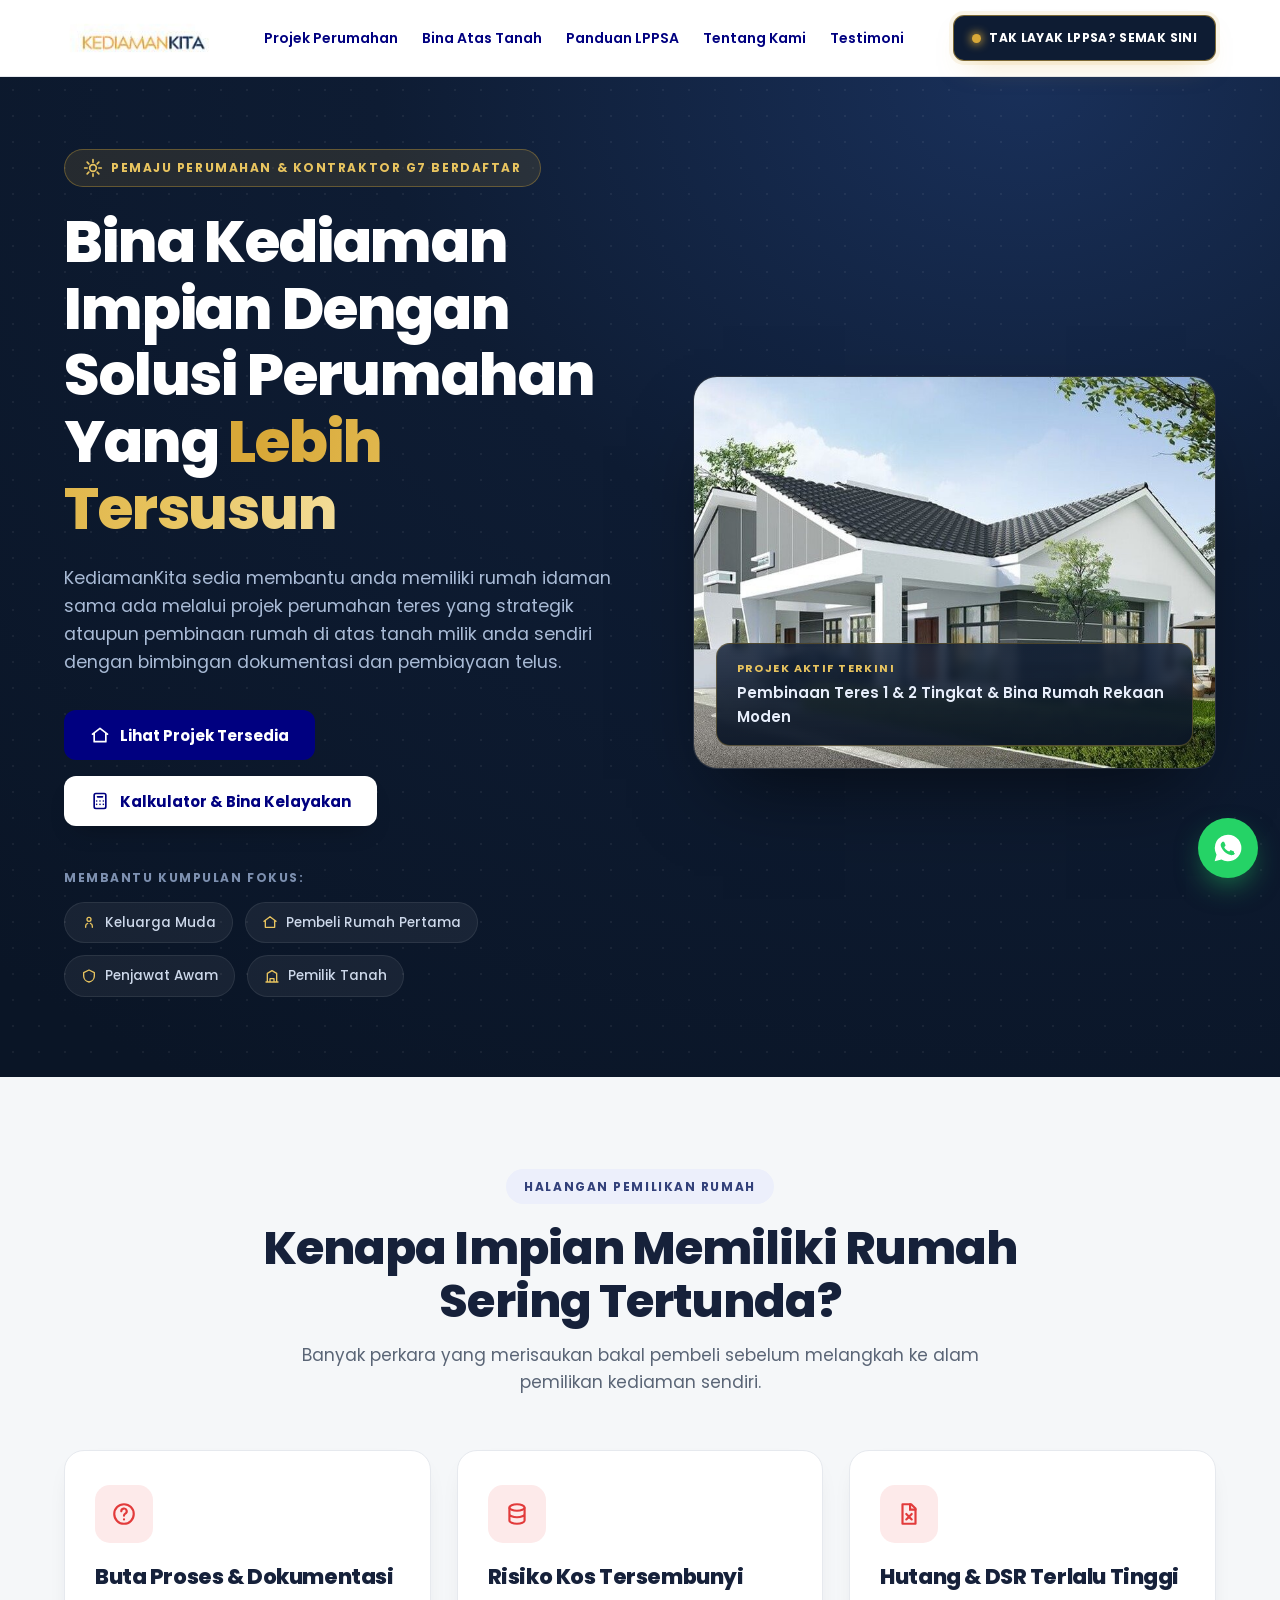
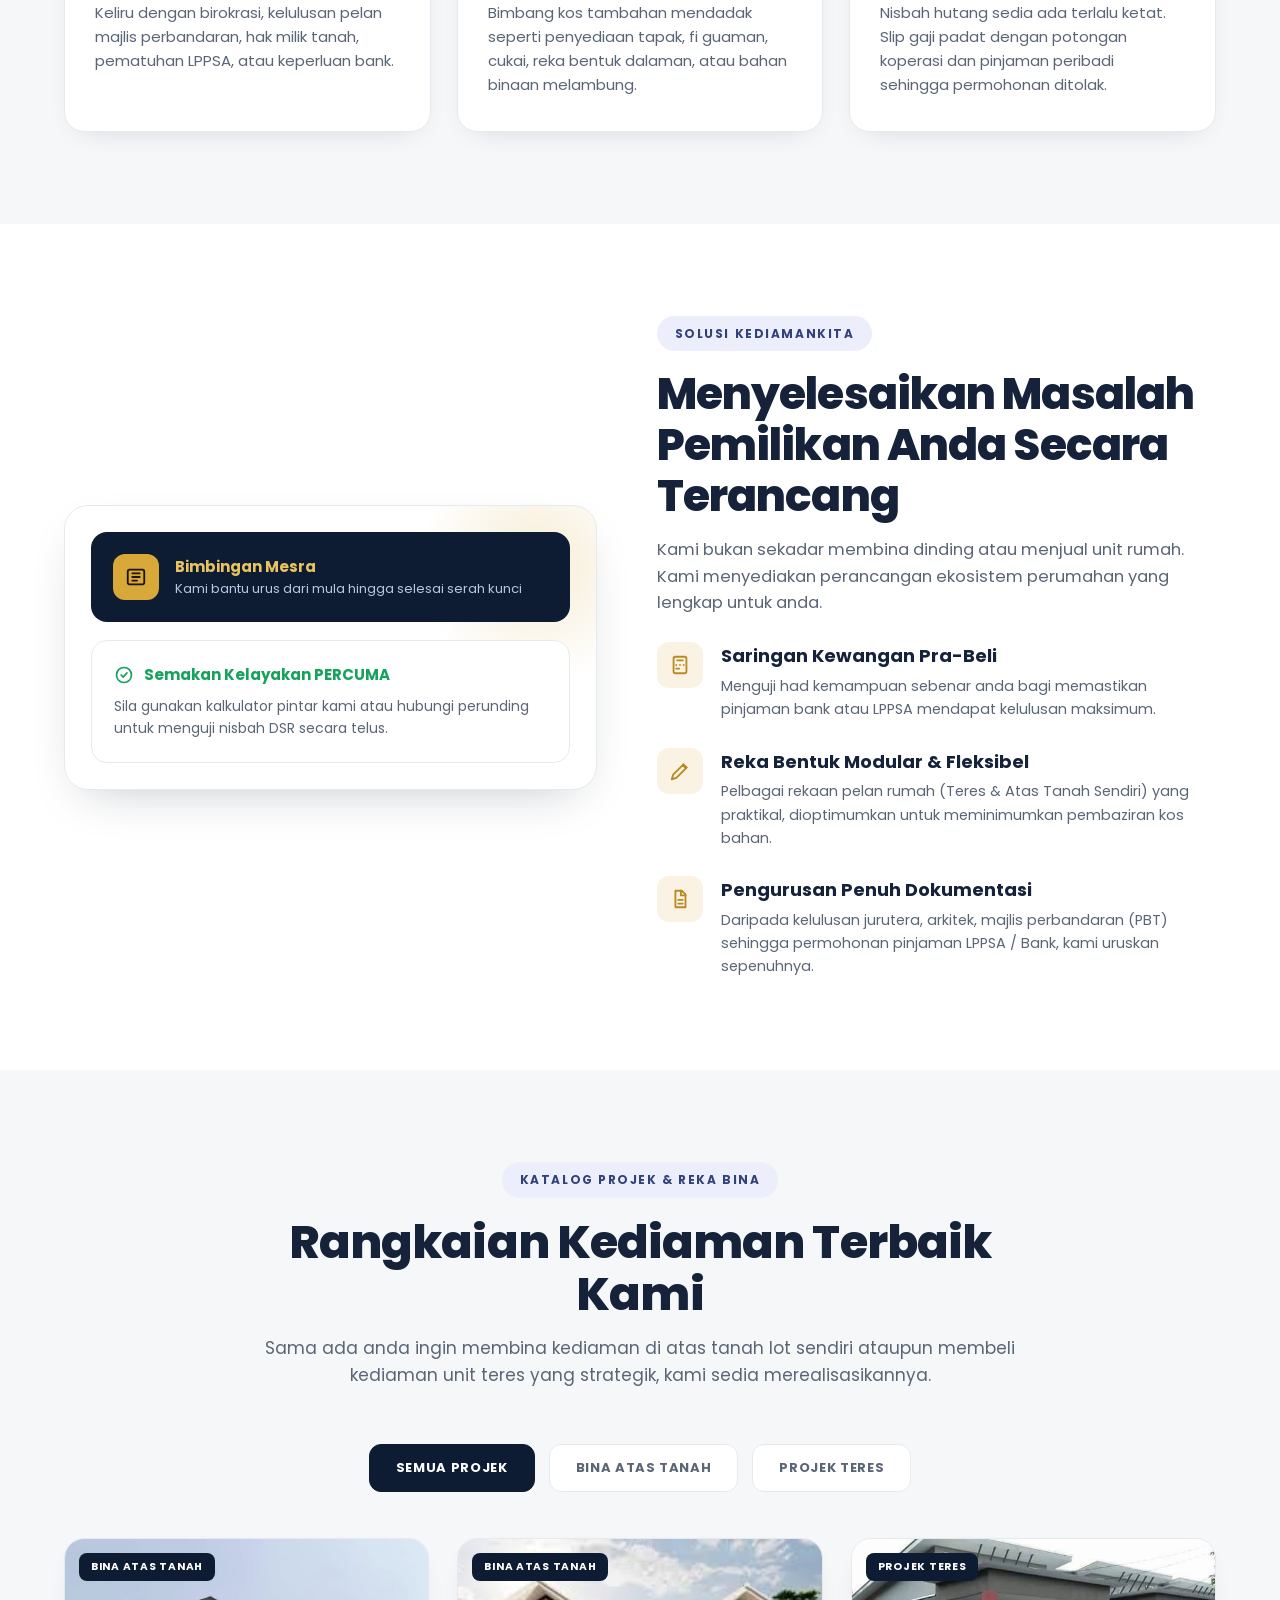
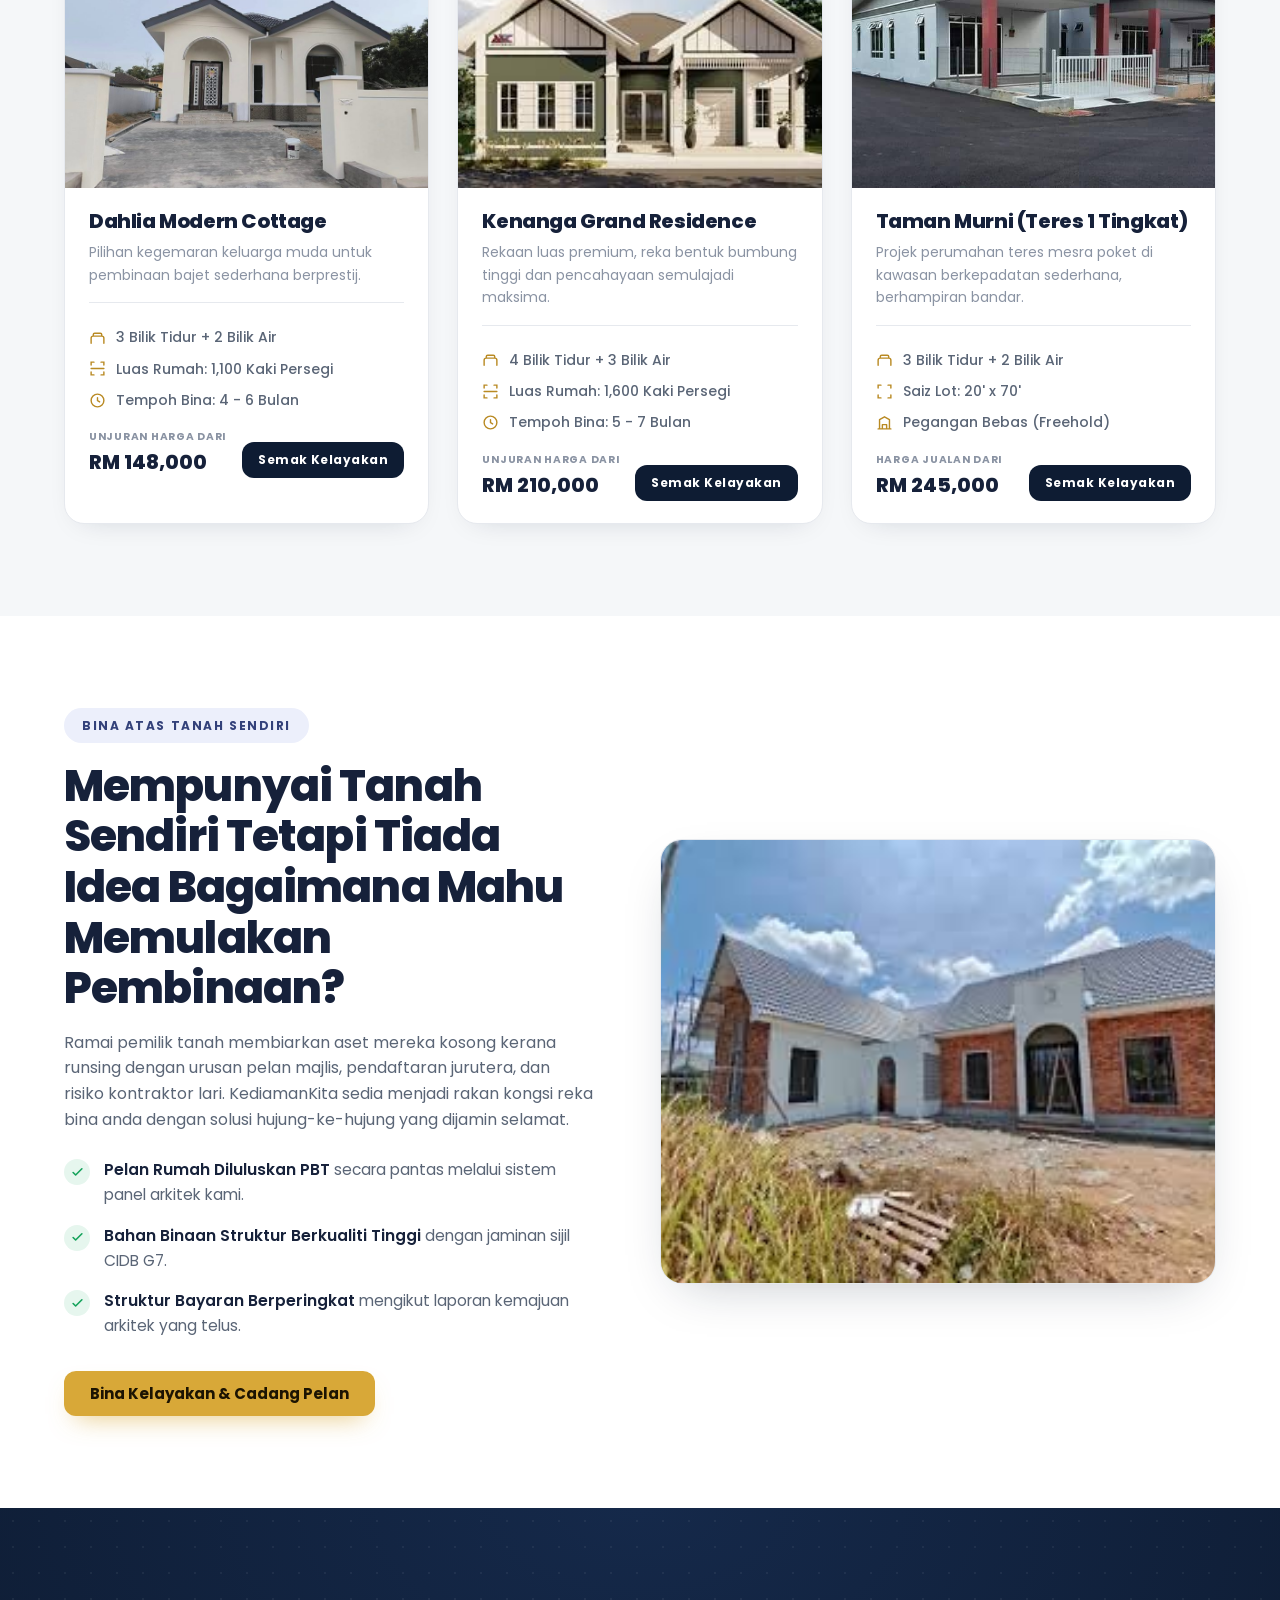
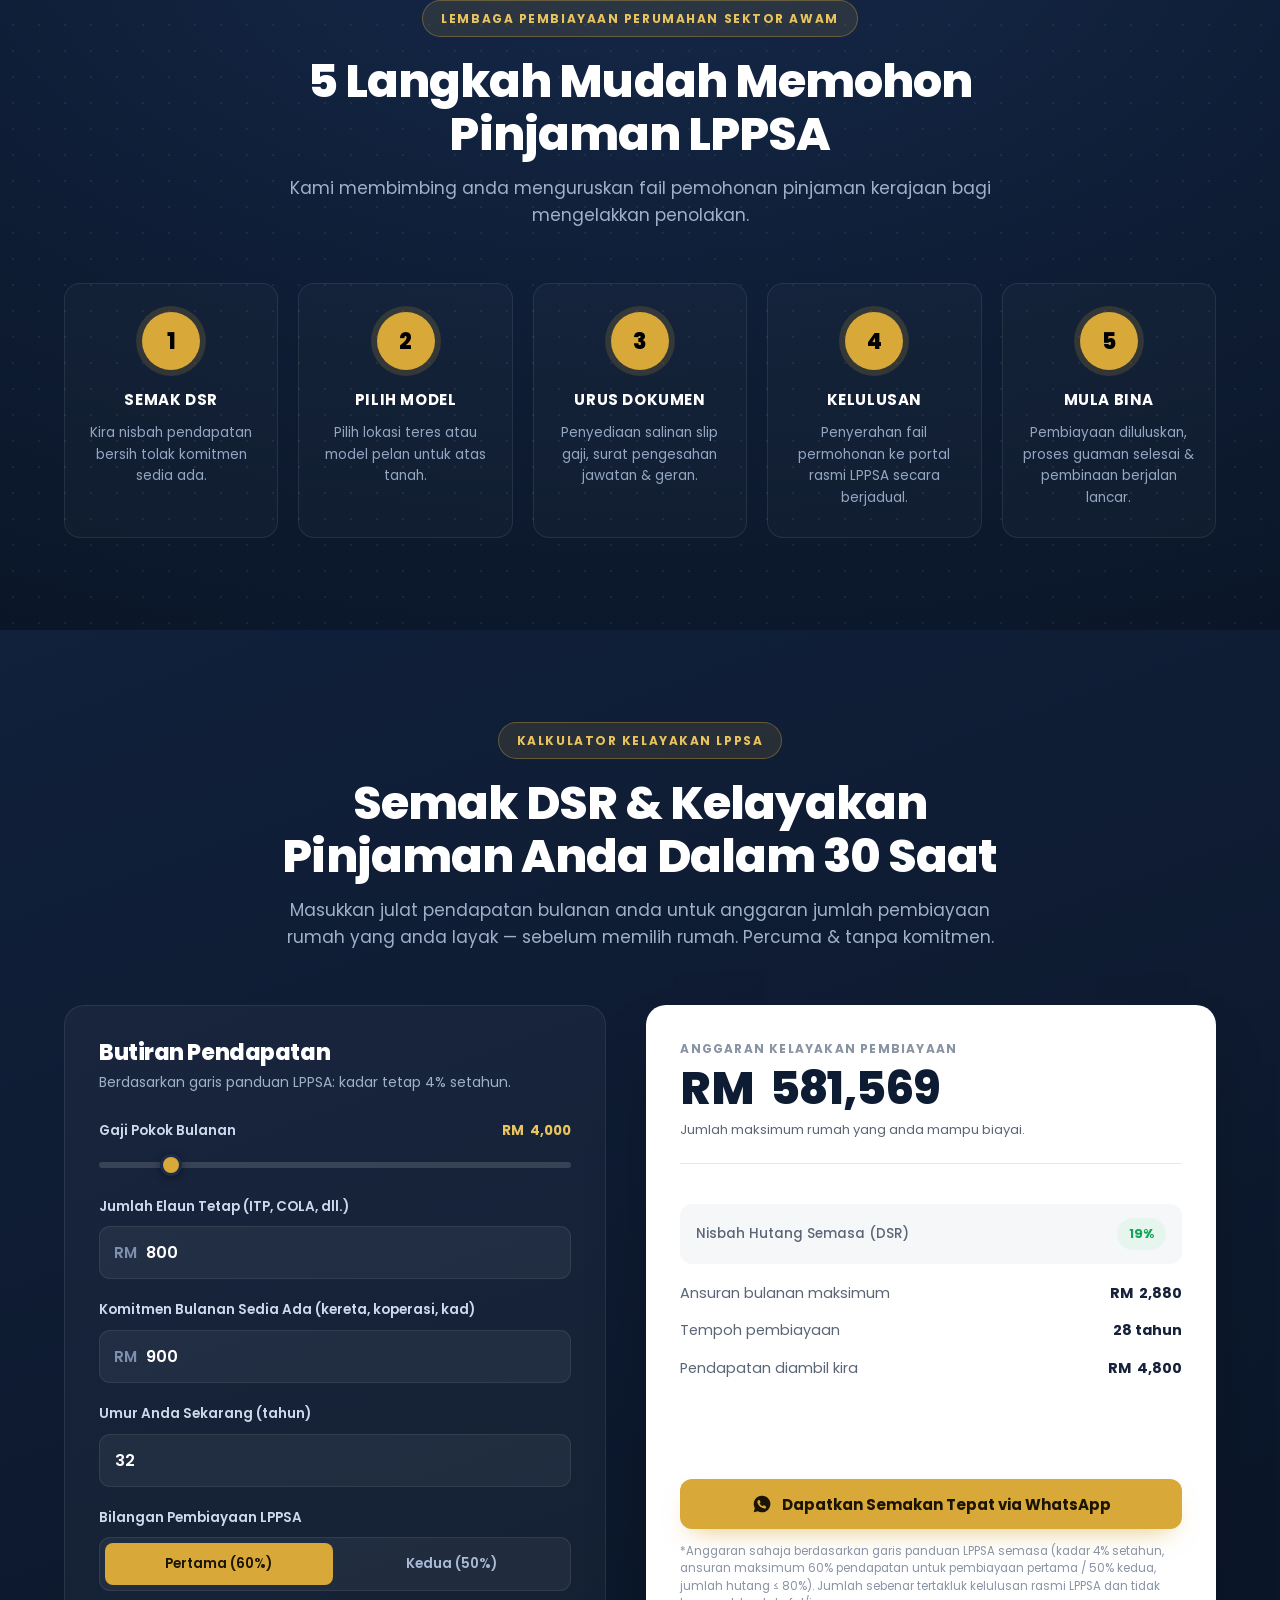
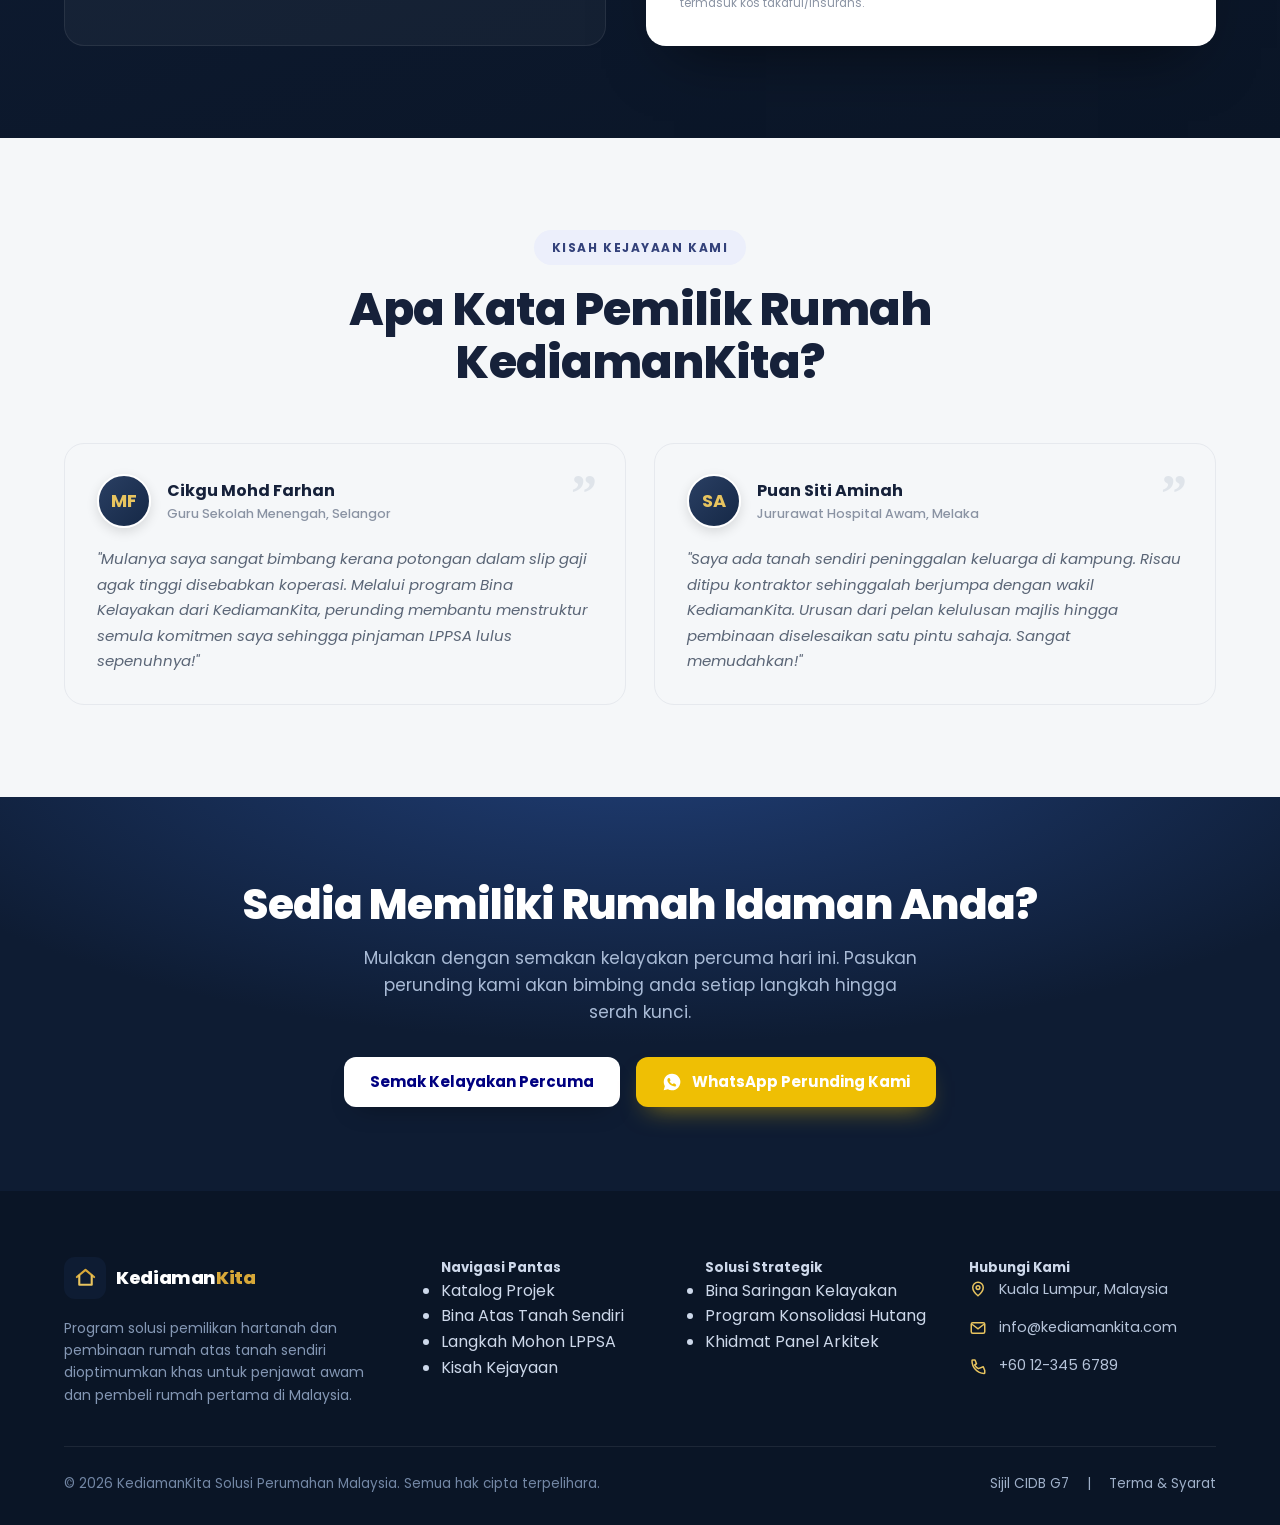
==== index.html @ 29b6762f "Add files via upload" ====
<!DOCTYPE html>
<html lang="ms">
<head>
<meta charset="UTF-8">
<meta name="viewport" content="width=device-width, initial-scale=1.0">
<title>KediamanKita — Platform Pemilikan Rumah & Solusi LPPSA</title>
<meta name="description" content="KediamanKita membantu penjawat awam & pembeli rumah pertama memiliki rumah idaman melalui projek perumahan teres dan pembinaan atas tanah sendiri dengan pembiayaan LPPSA.">
<link rel="preconnect" href="https://fonts.googleapis.com">
<link rel="preconnect" href="https://fonts.gstatic.com" crossorigin>
<link href="https://fonts.googleapis.com/css2?family=Poppins:wght@300;400;500;600;700;800&display=swap" rel="stylesheet">
<style>
  :root{
    --navy:#0e1c33;
    --navy-deep:#0a1526;
    --navy-card:#16273f;
    --navy-card-2:#1b2e49;
    --navy-line:rgba(255,255,255,.08);
    --gold:#d8a838;
    --gold-2:#e8c45f;
    --gold-deep:#b98a23;
    --ink:#16213a;
    --ink-soft:#5a6576;
    --ink-faint:#8a93a3;
    --bg:#f5f7f9;
    --bg-2:#eef1f4;
    --white:#fff;
    --line:#e6e9ee;
    --red:#e23b3b;
    --red-bg:#fdeaea;
    --green:#15a35b;
    --green-bg:#e6f6ee;
    --lav:#eceffb;
    --r:14px;
    --r-lg:20px;
    --shadow:0 18px 50px -22px rgba(13,27,52,.28);
    --shadow-soft:0 10px 30px -18px rgba(13,27,52,.22);
  }
  *{margin:0;padding:0;box-sizing:border-box}
  html{scroll-behavior:smooth;scroll-padding-top:96px}
  body{font-family:'Poppins',sans-serif;color:var(--ink);background:var(--white);line-height:1.6;-webkit-font-smoothing:antialiased;overflow-x:hidden}
  a{text-decoration:none;color:inherit}
  img,svg{display:block;max-width:100%}
  h1,h2,h3{line-height:1.15;font-weight:800;letter-spacing:-.02em;color:var(--ink)}
  section{position:relative}
  .wrap{max-width:1200px;margin:0 auto;padding:0 24px}
  .eyebrow{display:inline-flex;align-items:center;gap:8px;font-size:12px;font-weight:700;letter-spacing:.13em;text-transform:uppercase;padding:8px 18px;border-radius:999px}
  .eyebrow.light{background:var(--lav);color:#33417a}
  .eyebrow.dark{background:rgba(216,168,56,.12);color:var(--gold-2);border:1px solid rgba(216,168,56,.35)}
  .sec-head{text-align:center;max-width:760px;margin:0 auto 54px}
  .sec-head h2{font-size:clamp(28px,4.2vw,46px);margin:18px 0 14px}
  .sec-head p{color:var(--ink-soft);font-size:17px}
  .dark .sec-head h2{color:#fff}
  .dark .sec-head p{color:#9fb0c9}
  .btn{display:inline-flex;align-items:center;justify-content:center;gap:10px;font-family:inherit;font-weight:700;font-size:15px;border:none;border-radius:12px;padding:15px 26px;cursor:pointer;transition:transform .18s ease,box-shadow .18s ease,background .18s ease;line-height:1}
  .btn:active{transform:scale(.98)}
  .btn-gold{background:var(--gold);color:#1c1402;box-shadow:0 12px 26px -12px rgba(216,168,56,.7)}
  .btn-gold:hover{background:var(--gold-2);box-shadow:0 16px 32px -12px rgba(216,168,56,.8)}
  .btn-dark{background:var(--navy);color:#fff}
  .btn-dark:hover{background:var(--navy-card-2)}
  .btn-ghost{background:#fff;color:var(--ink);border:1.5px solid var(--line)}
  .btn-ghost:hover{border-color:var(--gold);color:var(--gold-deep)}
  .btn-navy{background:#000080;color:#fff}
  .btn-navy:hover{background:#00006a}
  .btn-white{background:#fff;color:#000080;box-shadow:0 12px 26px -14px rgba(0,0,0,.4)}
  .btn-white:hover{background:#f1f3ff}
  .btn-wa{background:#EFBF04;color:#fff;box-shadow:0 12px 26px -12px rgba(239,191,4,.6)}
  .btn-wa:hover{background:#e0b300}
  .icon{width:20px;height:20px;flex:none}

  /* ===== HEADER ===== */
  header{position:sticky;top:0;z-index:60;background:#fff;border-bottom:1px solid var(--line)}
  .nav{display:flex;align-items:center;gap:18px;height:76px;flex-wrap:nowrap}
  .brand{display:flex;align-items:center;gap:10px;flex:none}
  .brand-mark{width:42px;height:42px;border-radius:11px;background:var(--navy);display:grid;place-items:center;flex:none}
  .brand-mark svg{width:23px;height:23px}
  .brand-name{font-weight:800;font-size:18px;letter-spacing:-.02em;line-height:1;white-space:nowrap}
  .brand-name .k{color:var(--gold)}
  .brand-tag{font-size:9px;font-weight:600;letter-spacing:.1em;color:var(--ink-faint);text-transform:uppercase;margin-top:3px;white-space:nowrap}
  nav.links{display:flex;gap:24px;flex:1;justify-content:center;flex-wrap:nowrap}
  nav.links a{font-size:14px;font-weight:600;color:#000080;transition:color .15s;white-space:nowrap}
  nav.links a:hover{color:var(--gold-deep)}
  .brand-logo{height:40px;width:auto;display:block}
  .nav-cta{display:inline-flex;align-items:center;gap:8px;flex:none;white-space:nowrap;background:var(--navy);color:#fff;font-weight:700;font-size:12px;letter-spacing:.03em;text-transform:uppercase;padding:12px 18px;border-radius:11px;border:1.5px solid rgba(216,168,56,.55);box-shadow:0 0 0 4px rgba(216,168,56,.10),0 14px 30px -16px rgba(216,168,56,.5);transition:transform .18s,box-shadow .18s}
  .nav-cta:hover{transform:translateY(-1px);box-shadow:0 0 0 5px rgba(216,168,56,.16),0 18px 34px -16px rgba(216,168,56,.6)}
  .nav-cta .dot{width:9px;height:9px;border-radius:50%;background:var(--gold);box-shadow:0 0 10px 1px var(--gold)}
  .burger{display:none;margin-left:auto;background:none;border:none;cursor:pointer;padding:8px}
  .burger span{display:block;width:26px;height:2.5px;background:var(--ink);margin:5px 0;border-radius:2px;transition:.25s}
  .mobile-menu{display:none;position:fixed;inset:76px 0 0;background:var(--navy);z-index:55;padding:30px 24px;flex-direction:column;gap:6px}
  .mobile-menu a{color:#dbe4f1;font-size:18px;font-weight:600;padding:14px 6px;border-bottom:1px solid var(--navy-line)}
  .mobile-menu .nav-cta{margin-top:18px;justify-content:center}
  body.menu-open .mobile-menu{display:flex}
  body.menu-open{overflow:hidden}

  /* ===== HERO ===== */
  .hero{background:radial-gradient(120% 120% at 80% 0%,#19305a 0%,var(--navy) 42%,var(--navy-deep) 100%);color:#fff;position:relative;overflow:hidden}
  .dots{position:absolute;inset:0;background-image:radial-gradient(rgba(255,255,255,.07) 1.3px,transparent 1.3px);background-size:26px 26px;opacity:.8;pointer-events:none}
  .hero .wrap{position:relative;display:grid;grid-template-columns:1.05fr .95fr;gap:50px;align-items:center;padding-top:72px;padding-bottom:80px}
  .hero h1{font-size:clamp(34px,5vw,58px);color:#fff;margin:22px 0}
  .hero h1 .grad{background:linear-gradient(100deg,var(--gold) 10%,var(--gold-2) 60%,#f3dd9a 100%);-webkit-background-clip:text;background-clip:text;-webkit-text-fill-color:transparent}
  .hero p.lead{color:#a9bbd6;font-size:17.5px;max-width:560px;margin-bottom:34px}
  .hero-cta{display:flex;flex-wrap:wrap;gap:16px;margin-bottom:42px}
  .focus-label{font-size:12px;font-weight:700;letter-spacing:.13em;color:#7d90b0;text-transform:uppercase;margin-bottom:14px}
  .chips{display:flex;flex-wrap:wrap;gap:12px}
  .chip{display:inline-flex;align-items:center;gap:8px;background:rgba(255,255,255,.06);border:1px solid var(--navy-line);color:#cdd8ea;font-size:13.5px;font-weight:500;padding:9px 16px;border-radius:999px}
  .chip svg{width:16px;height:16px;color:var(--gold-2)}
  .hero-visual{position:relative}
  .hero-card{position:relative;border-radius:24px;overflow:hidden;border:1px solid rgba(255,255,255,.12);box-shadow:0 40px 80px -30px rgba(0,0,0,.6);background:#0c1626}
  .ph{position:relative;display:grid;place-items:center;background:
      radial-gradient(100% 80% at 70% 10%,#274877 0%,#152949 55%,#0d1c34 100%);
      color:#9fb6da}
  .ph .house{width:46%;max-width:230px;opacity:.92}
  .ph .ph-tag{position:absolute;top:14px;left:14px;background:rgba(8,16,30,.7);border:1px solid rgba(255,255,255,.14);color:#cdd9ec;font-size:11px;font-weight:600;letter-spacing:.06em;padding:6px 12px;border-radius:8px;text-transform:uppercase}
  .hero-overlay{position:absolute;left:22px;right:22px;bottom:22px;background:linear-gradient(180deg,rgba(14,28,51,.82),rgba(10,21,38,.94));border:1px solid rgba(216,168,56,.3);border-radius:14px;padding:16px 20px;backdrop-filter:blur(4px)}
  .hero-overlay .t{color:var(--gold-2);font-size:11px;font-weight:700;letter-spacing:.13em;text-transform:uppercase}
  .hero-overlay .d{color:#e7eefb;font-size:15px;font-weight:600;margin-top:4px}

  /* ===== PROBLEM ===== */
  .sec-pad{padding:92px 0}
  .bg-soft{background:var(--bg)}
  .cards-3{display:grid;grid-template-columns:repeat(3,1fr);gap:26px}
  .pcard{background:#fff;border:1px solid var(--line);border-radius:var(--r-lg);padding:34px 30px;box-shadow:var(--shadow-soft)}
  .pcard .pic{width:58px;height:58px;border-radius:15px;display:grid;place-items:center;margin-bottom:22px}
  .pic.red{background:var(--red-bg);color:var(--red)}
  .pcard h3{font-size:21px;margin-bottom:12px}
  .pcard p{color:var(--ink-soft);font-size:15px}

  /* ===== SOLUTION ===== */
  .split{display:grid;grid-template-columns:1fr 1.05fr;gap:60px;align-items:center}
  .sol-visual{position:relative;background:#fff;border:1px solid var(--line);border-radius:24px;padding:26px;box-shadow:var(--shadow);overflow:hidden}
  .sol-visual:before{content:"";position:absolute;width:240px;height:240px;border-radius:50%;background:radial-gradient(circle,rgba(216,168,56,.22),transparent 70%);top:-60px;right:-60px}
  .sol-dark{position:relative;background:var(--navy);border-radius:16px;padding:22px;display:flex;align-items:center;gap:16px;margin-bottom:18px}
  .sol-dark .ic{width:46px;height:46px;border-radius:12px;background:var(--gold);display:grid;place-items:center;flex:none;color:#1c1402}
  .sol-dark .tt{color:var(--gold-2);font-weight:700;font-size:15px}
  .sol-dark .ds{color:#b9c6dc;font-size:13px}
  .sol-light{position:relative;background:#fff;border:1px solid var(--line);border-radius:16px;padding:22px}
  .sol-light .row{display:flex;align-items:center;gap:10px;color:var(--green);font-weight:700;font-size:15px;margin-bottom:8px}
  .sol-light p{color:var(--ink-soft);font-size:14px}
  .feat{display:flex;gap:18px;margin-top:26px}
  .feat .fic{width:46px;height:46px;border-radius:12px;background:rgba(216,168,56,.14);color:var(--gold-deep);display:grid;place-items:center;flex:none}
  .feat h4{font-size:18px;font-weight:700;margin-bottom:4px}
  .feat p{color:var(--ink-soft);font-size:14.5px}

  /* ===== PROJECTS ===== */
  .filterbar{display:flex;justify-content:center;gap:14px;flex-wrap:wrap;margin-bottom:46px}
  .filt{font-family:inherit;font-weight:700;font-size:13px;letter-spacing:.05em;text-transform:uppercase;padding:13px 26px;border-radius:12px;border:1.5px solid var(--line);background:#fff;color:var(--ink-soft);cursor:pointer;transition:.18s}
  .filt.active{background:var(--navy);color:#fff;border-color:var(--navy)}
  .proj-grid{display:grid;grid-template-columns:repeat(3,1fr);gap:28px}
  .proj{background:#fff;border:1px solid var(--line);border-radius:var(--r-lg);overflow:hidden;box-shadow:var(--shadow-soft);transition:transform .2s,box-shadow .2s}
  .proj:hover{transform:translateY(-5px);box-shadow:var(--shadow)}
  .proj .img{position:relative;aspect-ratio:16/11;overflow:hidden}
  .proj .img img{position:absolute;inset:0;width:100%;height:100%;object-fit:cover}
  .badge{position:absolute;top:14px;left:14px;z-index:2;background:var(--navy);color:#fff;font-size:10.5px;font-weight:700;letter-spacing:.07em;text-transform:uppercase;padding:6px 12px;border-radius:8px}
  .proj .body{padding:22px 24px}
  .proj h3{font-size:20px;margin-bottom:8px}
  .proj .desc{color:var(--ink-faint);font-size:14px;margin-bottom:16px}
  .specs{border-top:1px solid var(--line);padding-top:14px;margin-bottom:18px}
  .spec{display:flex;align-items:center;gap:10px;color:var(--ink-soft);font-size:14px;margin:9px 0;font-weight:500}
  .spec svg{width:17px;height:17px;color:var(--gold-deep);flex:none}
  .proj .foot{display:flex;align-items:flex-end;justify-content:space-between;gap:12px}
  .price-lbl{font-size:10.5px;font-weight:700;letter-spacing:.07em;text-transform:uppercase;color:var(--ink-faint)}
  .price{font-size:20px;font-weight:800;color:var(--ink)}
  .proj .foot .btn{padding:12px 16px;font-size:12px;letter-spacing:.04em}

  /* ===== BINA ATAS TANAH ===== */
  .bat .split{gap:66px}
  .ticks{margin:26px 0 32px}
  .tick{display:flex;gap:14px;align-items:flex-start;margin:16px 0}
  .tick .c{width:26px;height:26px;border-radius:50%;background:var(--green-bg);color:var(--green);display:grid;place-items:center;flex:none;margin-top:1px}
  .tick .c svg{width:15px;height:15px}
  .tick p{color:var(--ink-soft);font-size:15.5px}
  .tick b{color:var(--ink);font-weight:600}
  .bat-img{border-radius:22px;overflow:hidden;border:1px solid var(--line);box-shadow:var(--shadow);aspect-ratio:5/4}
  .bat-img img{width:100%;height:100%;object-fit:cover;display:block}
  .hero-card img.hero-photo{display:block;width:100%;aspect-ratio:4/3;object-fit:cover}

  /* ===== PROCESS (dark) ===== */
  .steps{display:grid;grid-template-columns:repeat(5,1fr);gap:20px}
  .step{background:rgba(255,255,255,.025);border:1px solid var(--navy-line);border-radius:16px;padding:28px 20px;text-align:center}
  .step .num{width:58px;height:58px;border-radius:50%;display:grid;place-items:center;font-weight:800;font-size:22px;margin:0 auto 18px;background:var(--gold);color:#000;box-shadow:0 0 0 6px rgba(216,168,56,.16)}
  .step.first .num{background:var(--gold);color:#000;box-shadow:0 0 0 6px rgba(216,168,56,.16)}
  .step h4{color:#fff;font-size:15px;font-weight:700;letter-spacing:.04em;text-transform:uppercase;margin-bottom:10px}
  .step p{color:#94a6c2;font-size:13.5px}

  /* ===== CALCULATOR ===== */
  .calc-sec{background:linear-gradient(160deg,#11203b,var(--navy-deep));color:#fff}
  .calc-grid{display:grid;grid-template-columns:1fr 1.05fr;gap:40px;align-items:stretch}
  .calc-panel{background:rgba(255,255,255,.04);border:1px solid var(--navy-line);border-radius:var(--r-lg);padding:34px}
  .calc-panel h3{color:#fff;font-size:22px;margin-bottom:6px}
  .calc-panel .sub{color:#9fb0c9;font-size:14px;margin-bottom:26px}
  .field{margin-bottom:20px}
  .field label{display:flex;justify-content:space-between;align-items:center;font-size:13.5px;font-weight:600;color:#cdd9ec;margin-bottom:9px}
  .field .val{color:var(--gold-2);font-weight:700}
  .field input[type=number]{width:100%;font-family:inherit;font-size:16px;font-weight:600;color:#fff;background:rgba(255,255,255,.05);border:1px solid var(--navy-line);border-radius:11px;padding:13px 15px;transition:border .15s}
  .field input[type=number]:focus{outline:none;border-color:var(--gold);box-shadow:0 0 0 3px rgba(216,168,56,.16)}
  .field .pre{position:relative}
  .field .pre span{position:absolute;left:15px;top:50%;transform:translateY(-50%);color:#7d90b0;font-weight:600;font-size:15px;pointer-events:none}
  .field .pre input{padding-left:46px}
  input[type=range]{-webkit-appearance:none;width:100%;height:6px;border-radius:6px;background:rgba(255,255,255,.14);outline:none;margin-top:4px}
  input[type=range]::-webkit-slider-thumb{-webkit-appearance:none;width:22px;height:22px;border-radius:50%;background:var(--gold);cursor:pointer;border:3px solid #1a2c49;box-shadow:0 2px 8px rgba(0,0,0,.4)}
  input[type=range]::-moz-range-thumb{width:22px;height:22px;border-radius:50%;background:var(--gold);cursor:pointer;border:3px solid #1a2c49}
  .seg{display:flex;background:rgba(255,255,255,.05);border:1px solid var(--navy-line);border-radius:11px;padding:5px;gap:5px}
  .seg button{flex:1;font-family:inherit;font-weight:600;font-size:13.5px;color:#a9bbd6;background:none;border:none;padding:11px;border-radius:8px;cursor:pointer;transition:.15s}
  .seg button.on{background:var(--gold);color:#1c1402}
  /* result */
  .calc-result{background:#fff;color:var(--ink);border-radius:var(--r-lg);padding:34px;display:flex;flex-direction:column;box-shadow:0 30px 60px -28px rgba(0,0,0,.55)}
  .res-top{border-bottom:1px solid var(--line);padding-bottom:22px;margin-bottom:22px}
  .res-top .lbl{font-size:12px;font-weight:700;letter-spacing:.1em;text-transform:uppercase;color:var(--ink-faint)}
  .res-big{font-size:clamp(34px,5vw,46px);font-weight:800;letter-spacing:-.02em;color:var(--navy);margin-top:6px;line-height:1.05}
  .res-note{font-size:13px;color:var(--ink-soft);margin-top:8px}
  .res-rows{display:grid;gap:14px;margin-bottom:8px}
  .res-row{display:flex;justify-content:space-between;align-items:center;font-size:14.5px}
  .res-row .k{color:var(--ink-soft)}
  .res-row .v{font-weight:700;color:var(--ink)}
  .dsr{display:flex;align-items:center;justify-content:space-between;background:var(--bg);border-radius:12px;padding:14px 16px;margin:18px 0}
  .dsr .left{font-size:13.5px;color:var(--ink-soft);font-weight:500}
  .dsr .pill{font-size:12.5px;font-weight:700;padding:6px 12px;border-radius:999px}
  .pill.good{background:var(--green-bg);color:var(--green)}
  .pill.mid{background:#fff3df;color:#b07908}
  .pill.bad{background:var(--red-bg);color:var(--red)}
  .alert{display:none;background:var(--red-bg);border:1px solid #f6c9c9;border-radius:12px;padding:16px 18px;margin-bottom:18px}
  .alert.show{display:block}
  .alert b{color:var(--red);display:block;margin-bottom:4px;font-size:14.5px}
  .alert p{color:#9a4444;font-size:13.5px}
  .alert .btn{margin-top:12px;background:var(--navy);color:#fff;font-size:13px;padding:11px 18px}
  .res-foot{margin-top:auto;padding-top:22px}
  .res-foot .btn{width:100%}
  .disclaimer{font-size:11.5px;color:var(--ink-faint);margin-top:14px;line-height:1.5}

  /* ===== TESTIMONIALS ===== */
  .tcards{display:grid;grid-template-columns:1fr 1fr;gap:28px}
  .tcard{background:var(--bg);border:1px solid var(--line);border-radius:var(--r-lg);padding:30px 32px;position:relative}
  .tcard .q{position:absolute;top:24px;right:28px;font-size:52px;line-height:1;color:#dfe4ea;font-weight:800;font-family:Georgia,serif}
  .tcard .head{display:flex;align-items:center;gap:16px;margin-bottom:18px}
  .ava{width:54px;height:54px;border-radius:50%;background:linear-gradient(135deg,#2a3f63,#152846);color:var(--gold-2);display:grid;place-items:center;font-weight:700;font-size:18px;flex:none;border:2px solid #fff;box-shadow:0 4px 12px rgba(0,0,0,.12)}
  .tcard .nm{font-weight:700;font-size:16px;color:var(--ink)}
  .tcard .role{font-size:12.5px;color:var(--ink-faint);font-weight:500}
  .tcard .txt{color:var(--ink-soft);font-style:italic;font-size:15px;line-height:1.7}

  /* ===== FINAL CTA ===== */
  .cta{background:radial-gradient(120% 150% at 50% -20%,#21407a,var(--navy) 55%);color:#fff;text-align:center;padding:84px 0}
  .cta h2{color:#fff;font-size:clamp(28px,4vw,42px);margin-bottom:16px}
  .cta p{color:#a9bbd6;max-width:560px;margin:0 auto 30px;font-size:17px}
  .cta .row{display:flex;gap:16px;justify-content:center;flex-wrap:wrap}

  /* ===== FOOTER ===== */
  footer{background:var(--navy-deep);color:#cdd8ea;padding:66px 0 30px}
  .foot-grid{display:grid;grid-template-columns:1.5fr 1fr 1fr 1.1fr;gap:40px;padding-bottom:40px;border-bottom:1px solid var(--navy-line)}
  .foot-about p{color:#8497b4;font-size:14px;margin-top:18px;max-width:330px}
  .foot h5{color:var(--gold-2);font-size:13px;font-weight:700;letter-spacing:.1em;text-transform:uppercase;margin-bottom:20px}
  .foot ul{list-style:none}
  .foot ul li{margin-bottom:13px}
  .foot ul a{color:#b6c4da;font-size:14.5px;transition:color .15s}
  .foot ul a:hover{color:var(--gold-2)}
  .foot-contact .ci{display:flex;align-items:center;gap:12px;margin-bottom:15px;color:#b6c4da;font-size:14.5px}
  .foot-contact .ci svg{width:18px;height:18px;color:var(--gold-2);flex:none}
  .foot-bottom{display:flex;justify-content:space-between;align-items:center;padding-top:26px;flex-wrap:wrap;gap:12px}
  .foot-bottom .cr{color:#7387a5;font-size:13.5px}
  .foot-bottom .lk{display:flex;gap:18px;align-items:center;color:#9fb0c9;font-size:13.5px}
  .foot-bottom .lk a:hover{color:var(--gold-2)}

  /* ===== WHATSAPP FLOAT ===== */
  .wa{position:fixed;right:22px;bottom:22px;z-index:50;width:60px;height:60px;border-radius:50%;background:#25d366;display:grid;place-items:center;box-shadow:0 12px 30px -8px rgba(37,211,102,.6);transition:transform .2s}
  .wa:hover{transform:scale(1.07)}
  .wa svg{width:32px;height:32px;color:#fff}

  /* ===== REVEAL ===== */
  .rv{opacity:0;transform:translateY(24px);transition:opacity .7s ease,transform .7s ease}
  .rv.in{opacity:1;transform:none}

  /* ===== RESPONSIVE ===== */
  @media(max-width:980px){
    nav.links,.nav-cta:not(.mobile-menu .nav-cta){display:none}
    .burger{display:block}
    .hero .wrap,.split,.calc-grid{grid-template-columns:1fr;gap:40px}
    .cards-3,.proj-grid{grid-template-columns:1fr}
    .steps{grid-template-columns:1fr 1fr}
    .tcards,.foot-grid{grid-template-columns:1fr}
    .foot-grid{gap:30px}
  }
  @media(max-width:560px){
    .wrap{padding:0 18px}
    .sec-pad{padding:64px 0}
    .steps{grid-template-columns:1fr}
    .hero .wrap{padding-top:50px;padding-bottom:60px}
    .nav{height:72px}
    header{position:sticky}
    .mobile-menu{inset:72px 0 0}
    .proj .foot{flex-direction:column;align-items:flex-start}
  }
</style>
</head>
<body>

<!-- ============ HEADER ============ -->
<header>
  <div class="wrap nav">
    <a href="#utama" class="brand" aria-label="KediamanKita">
      <img class="brand-logo" src="[data-uri]" alt="KediamanKita">
    </a>
    <nav class="links">
      <a href="#projek">Projek Perumahan</a>
      <a href="#bina">Bina Atas Tanah</a>
      <a href="#langkah">Panduan LPPSA</a>
      <a href="#solusi">Tentang Kami</a>
      <a href="#testimoni">Testimoni</a>
    </nav>
    <a href="#kalkulator" class="nav-cta"><span class="dot"></span>Tak Layak LPPSA? Semak Sini</a>
    <button class="burger" id="burger" aria-label="Menu"><span></span><span></span><span></span></button>
  </div>
</header>

<div class="mobile-menu" id="mobileMenu">
  <a href="#projek">Projek Perumahan</a>
  <a href="#bina">Bina Atas Tanah</a>
  <a href="#langkah">Panduan LPPSA</a>
  <a href="#solusi">Tentang Kami</a>
  <a href="#testimoni">Testimoni</a>
  <a href="#kalkulator" class="nav-cta"><span class="dot"></span>Tak Layak LPPSA? Semak Sini</a>
</div>

<!-- ============ HERO ============ -->
<section class="hero" id="utama">
  <div class="dots"></div>
  <div class="wrap">
    <div>
      <span class="eyebrow dark"><svg class="icon" viewBox="0 0 24 24" fill="none"><circle cx="12" cy="12" r="4" stroke="#e8c45f" stroke-width="2"/><path d="M12 2v3M12 19v3M2 12h3M19 12h3M5 5l2 2M17 17l2 2M19 5l-2 2M7 17l-2 2" stroke="#e8c45f" stroke-width="2" stroke-linecap="round"/></svg>Pemaju Perumahan & Kontraktor G7 Berdaftar</span>
      <h1>Bina Kediaman Impian Dengan Solusi Perumahan Yang <span class="grad">Lebih Tersusun</span></h1>
      <p class="lead">KediamanKita sedia membantu anda memiliki rumah idaman sama ada melalui projek perumahan teres yang strategik ataupun pembinaan rumah di atas tanah milik anda sendiri dengan bimbingan dokumentasi dan pembiayaan telus.</p>
      <div class="hero-cta">
        <a href="#projek" class="btn btn-navy"><svg class="icon" viewBox="0 0 24 24" fill="none"><path d="M3 11 12 4l9 7M5 9.5V20h14V9.5" stroke="#fff" stroke-width="2" stroke-linecap="round" stroke-linejoin="round"/></svg>Lihat Projek Tersedia</a>
        <a href="#kalkulator" class="btn btn-white"><svg class="icon" viewBox="0 0 24 24" fill="none"><rect x="5" y="3" width="14" height="18" rx="2" stroke="#000080" stroke-width="2"/><path d="M9 7h6M8 12h.01M12 12h.01M16 12h.01M8 16h.01M12 16h.01M16 16h.01" stroke="#000080" stroke-width="2" stroke-linecap="round"/></svg>Kalkulator & Bina Kelayakan</a>
      </div>
      <p class="focus-label">Membantu Kumpulan Fokus:</p>
      <div class="chips">
        <span class="chip"><svg viewBox="0 0 24 24" fill="none"><path d="M17 20v-2a4 4 0 0 0-3-3.87M7 20v-2a4 4 0 0 1 3-3.87M12 11a3 3 0 1 0 0-6 3 3 0 0 0 0 6Z" stroke="currentColor" stroke-width="2" stroke-linecap="round"/></svg>Keluarga Muda</span>
        <span class="chip"><svg viewBox="0 0 24 24" fill="none"><path d="M3 11 12 4l9 7M5 9.5V20h14V9.5" stroke="currentColor" stroke-width="2" stroke-linecap="round" stroke-linejoin="round"/></svg>Pembeli Rumah Pertama</span>
        <span class="chip"><svg viewBox="0 0 24 24" fill="none"><path d="M12 3 4 7v5c0 4.4 3.4 8.3 8 9 4.6-.7 8-4.6 8-9V7l-8-4Z" stroke="currentColor" stroke-width="2" stroke-linejoin="round"/></svg>Penjawat Awam</span>
        <span class="chip"><svg viewBox="0 0 24 24" fill="none"><path d="M3 21h18M5 21V8l7-4 7 4v13M9 21v-5h6v5" stroke="currentColor" stroke-width="2" stroke-linecap="round" stroke-linejoin="round"/></svg>Pemilik Tanah</span>
      </div>
    </div>
    <div class="hero-visual rv">
      <div class="hero-card">
        <img class="hero-photo" src="[data-uri]" alt="Projek aktif terkini KediamanKita">
        <div class="hero-overlay">
          <div class="t">Projek Aktif Terkini</div>
          <div class="d">Pembinaan Teres 1 &amp; 2 Tingkat &amp; Bina Rumah Rekaan Moden</div>
        </div>
      </div>
    </div>
  </div>
</section>

<!-- ============ PROBLEM ============ -->
<section class="sec-pad bg-soft" id="halangan">
  <div class="wrap">
    <div class="sec-head rv">
      <span class="eyebrow light">Halangan Pemilikan Rumah</span>
      <h2>Kenapa Impian Memiliki Rumah Sering Tertunda?</h2>
      <p>Banyak perkara yang merisaukan bakal pembeli sebelum melangkah ke alam pemilikan kediaman sendiri.</p>
    </div>
    <div class="cards-3">
      <div class="pcard rv">
        <div class="pic red"><svg width="26" height="26" viewBox="0 0 24 24" fill="none"><circle cx="12" cy="12" r="9" stroke="currentColor" stroke-width="2"/><path d="M9.5 9.5a2.5 2.5 0 1 1 3.6 2.2c-.7.4-1.1 1-1.1 1.8M12 17h.01" stroke="currentColor" stroke-width="2" stroke-linecap="round"/></svg></div>
        <h3>Buta Proses &amp; Dokumentasi</h3>
        <p>Keliru dengan birokrasi, kelulusan pelan majlis perbandaran, hak milik tanah, pematuhan LPPSA, atau keperluan bank.</p>
      </div>
      <div class="pcard rv">
        <div class="pic red"><svg width="26" height="26" viewBox="0 0 24 24" fill="none"><ellipse cx="12" cy="6" rx="7" ry="3" stroke="currentColor" stroke-width="2"/><path d="M5 6v6c0 1.7 3.1 3 7 3s7-1.3 7-3V6M5 12v6c0 1.7 3.1 3 7 3s7-1.3 7-3v-6" stroke="currentColor" stroke-width="2"/></svg></div>
        <h3>Risiko Kos Tersembunyi</h3>
        <p>Bimbang kos tambahan mendadak seperti penyediaan tapak, fi guaman, cukai, reka bentuk dalaman, atau bahan binaan melambung.</p>
      </div>
      <div class="pcard rv">
        <div class="pic red"><svg width="26" height="26" viewBox="0 0 24 24" fill="none"><path d="M6 3h8l4 4v14H6V3Z" stroke="currentColor" stroke-width="2" stroke-linejoin="round"/><path d="M13 3v5h5M9.5 12l5 5M14.5 12l-5 5" stroke="currentColor" stroke-width="2" stroke-linecap="round"/></svg></div>
        <h3>Hutang &amp; DSR Terlalu Tinggi</h3>
        <p>Nisbah hutang sedia ada terlalu ketat. Slip gaji padat dengan potongan koperasi dan pinjaman peribadi sehingga permohonan ditolak.</p>
      </div>
    </div>
  </div>
</section>

<!-- ============ SOLUTION ============ -->
<section class="sec-pad" id="solusi">
  <div class="wrap split">
    <div class="sol-visual rv">
      <div class="sol-dark">
        <span class="ic"><svg width="22" height="22" viewBox="0 0 24 24" fill="none"><path d="M8 12h8M8 8h8M8 16h5" stroke="#1c1402" stroke-width="2" stroke-linecap="round"/><rect x="3" y="4" width="18" height="16" rx="2" stroke="#1c1402" stroke-width="2"/></svg></span>
        <div>
          <div class="tt">Bimbingan Mesra</div>
          <div class="ds">Kami bantu urus dari mula hingga selesai serah kunci</div>
        </div>
      </div>
      <div class="sol-light">
        <div class="row"><svg width="20" height="20" viewBox="0 0 24 24" fill="none"><circle cx="12" cy="12" r="9" stroke="currentColor" stroke-width="2"/><path d="m8.5 12 2.5 2.5 4.5-5" stroke="currentColor" stroke-width="2" stroke-linecap="round" stroke-linejoin="round"/></svg>Semakan Kelayakan PERCUMA</div>
        <p>Sila gunakan kalkulator pintar kami atau hubungi perunding untuk menguji nisbah DSR secara telus.</p>
      </div>
    </div>
    <div class="rv">
      <span class="eyebrow light">Solusi KediamanKita</span>
      <h2 style="font-size:clamp(28px,4vw,44px);margin:18px 0 16px">Menyelesaikan Masalah Pemilikan Anda Secara Terancang</h2>
      <p style="color:var(--ink-soft);font-size:16.5px;margin-bottom:8px">Kami bukan sekadar membina dinding atau menjual unit rumah. Kami menyediakan perancangan ekosistem perumahan yang lengkap untuk anda.</p>
      <div class="feat">
        <span class="fic"><svg width="22" height="22" viewBox="0 0 24 24" fill="none"><rect x="5" y="3" width="14" height="18" rx="2" stroke="currentColor" stroke-width="2"/><path d="M9 7h6M8 12h.01M12 12h.01M16 12h.01M8 16h3" stroke="currentColor" stroke-width="2" stroke-linecap="round"/></svg></span>
        <div><h4>Saringan Kewangan Pra-Beli</h4><p>Menguji had kemampuan sebenar anda bagi memastikan pinjaman bank atau LPPSA mendapat kelulusan maksimum.</p></div>
      </div>
      <div class="feat">
        <span class="fic"><svg width="22" height="22" viewBox="0 0 24 24" fill="none"><path d="m15 4 5 5M3 21l1.5-5L15 5.5 18.5 9 8 19.5 3 21Z" stroke="currentColor" stroke-width="2" stroke-linejoin="round"/></svg></span>
        <div><h4>Reka Bentuk Modular &amp; Fleksibel</h4><p>Pelbagai rekaan pelan rumah (Teres &amp; Atas Tanah Sendiri) yang praktikal, dioptimumkan untuk meminimumkan pembaziran kos bahan.</p></div>
      </div>
      <div class="feat">
        <span class="fic"><svg width="22" height="22" viewBox="0 0 24 24" fill="none"><path d="M7 3h7l4 4v14H7V3Z" stroke="currentColor" stroke-width="2" stroke-linejoin="round"/><path d="M13 3v5h5M10 13h5M10 17h5" stroke="currentColor" stroke-width="2" stroke-linecap="round"/></svg></span>
        <div><h4>Pengurusan Penuh Dokumentasi</h4><p>Daripada kelulusan jurutera, arkitek, majlis perbandaran (PBT) sehingga permohonan pinjaman LPPSA / Bank, kami uruskan sepenuhnya.</p></div>
      </div>
    </div>
  </div>
</section>

<!-- ============ PROJECTS ============ -->
<section class="sec-pad bg-soft" id="projek">
  <div class="wrap">
    <div class="sec-head rv">
      <span class="eyebrow light">Katalog Projek &amp; Reka Bina</span>
      <h2>Rangkaian Kediaman Terbaik Kami</h2>
      <p>Sama ada anda ingin membina kediaman di atas tanah lot sendiri ataupun membeli kediaman unit teres yang strategik, kami sedia merealisasikannya.</p>
    </div>
    <div class="filterbar rv">
      <button class="filt active" data-f="all">Semua Projek</button>
      <button class="filt" data-f="tanah">Bina Atas Tanah</button>
      <button class="filt" data-f="teres">Projek Teres</button>
    </div>
    <div class="proj-grid">
      <article class="proj rv" data-cat="tanah">
        <div class="img"><span class="badge">Bina Atas Tanah</span>
          <img src="[data-uri]" alt="Dahlia Modern Cottage">
        </div>
        <div class="body">
          <h3>Dahlia Modern Cottage</h3>
          <p class="desc">Pilihan kegemaran keluarga muda untuk pembinaan bajet sederhana berprestij.</p>
          <div class="specs">
            <div class="spec"><svg viewBox="0 0 24 24" fill="none"><path d="M3 18v-5a3 3 0 0 1 3-3h12a3 3 0 0 1 3 3v5M3 18v2M21 18v2M6 10V8a2 2 0 0 1 2-2h8a2 2 0 0 1 2 2v2" stroke="currentColor" stroke-width="2" stroke-linecap="round"/></svg>3 Bilik Tidur + 2 Bilik Air</div>
            <div class="spec"><svg viewBox="0 0 24 24" fill="none"><path d="M3 7V3h4M21 7V3h-4M3 17v4h4M21 17v4h-4M3 12h18" stroke="currentColor" stroke-width="2" stroke-linecap="round"/></svg>Luas Rumah: 1,100 Kaki Persegi</div>
            <div class="spec"><svg viewBox="0 0 24 24" fill="none"><circle cx="12" cy="12" r="9" stroke="currentColor" stroke-width="2"/><path d="M12 8v4l3 2" stroke="currentColor" stroke-width="2" stroke-linecap="round"/></svg>Tempoh Bina: 4 - 6 Bulan</div>
          </div>
          <div class="foot">
            <div><div class="price-lbl">Unjuran Harga Dari</div><div class="price">RM 148,000</div></div>
            <a href="#kalkulator" class="btn btn-dark">Semak Kelayakan</a>
          </div>
        </div>
      </article>
      <article class="proj rv" data-cat="tanah">
        <div class="img"><span class="badge">Bina Atas Tanah</span>
          <img src="[data-uri]" alt="Kenanga Grand Residence">
        </div>
        <div class="body">
          <h3>Kenanga Grand Residence</h3>
          <p class="desc">Rekaan luas premium, reka bentuk bumbung tinggi dan pencahayaan semulajadi maksima.</p>
          <div class="specs">
            <div class="spec"><svg viewBox="0 0 24 24" fill="none"><path d="M3 18v-5a3 3 0 0 1 3-3h12a3 3 0 0 1 3 3v5M3 18v2M21 18v2M6 10V8a2 2 0 0 1 2-2h8a2 2 0 0 1 2 2v2" stroke="currentColor" stroke-width="2" stroke-linecap="round"/></svg>4 Bilik Tidur + 3 Bilik Air</div>
            <div class="spec"><svg viewBox="0 0 24 24" fill="none"><path d="M3 7V3h4M21 7V3h-4M3 17v4h4M21 17v4h-4M3 12h18" stroke="currentColor" stroke-width="2" stroke-linecap="round"/></svg>Luas Rumah: 1,600 Kaki Persegi</div>
            <div class="spec"><svg viewBox="0 0 24 24" fill="none"><circle cx="12" cy="12" r="9" stroke="currentColor" stroke-width="2"/><path d="M12 8v4l3 2" stroke="currentColor" stroke-width="2" stroke-linecap="round"/></svg>Tempoh Bina: 5 - 7 Bulan</div>
          </div>
          <div class="foot">
            <div><div class="price-lbl">Unjuran Harga Dari</div><div class="price">RM 210,000</div></div>
            <a href="#kalkulator" class="btn btn-dark">Semak Kelayakan</a>
          </div>
        </div>
      </article>
      <article class="proj rv" data-cat="teres">
        <div class="img"><span class="badge">Projek Teres</span>
          <img src="[data-uri]" alt="Taman Murni Teres 1 Tingkat">
        </div>
        <div class="body">
          <h3>Taman Murni (Teres 1 Tingkat)</h3>
          <p class="desc">Projek perumahan teres mesra poket di kawasan berkepadatan sederhana, berhampiran bandar.</p>
          <div class="specs">
            <div class="spec"><svg viewBox="0 0 24 24" fill="none"><path d="M3 18v-5a3 3 0 0 1 3-3h12a3 3 0 0 1 3 3v5M3 18v2M21 18v2M6 10V8a2 2 0 0 1 2-2h8a2 2 0 0 1 2 2v2" stroke="currentColor" stroke-width="2" stroke-linecap="round"/></svg>3 Bilik Tidur + 2 Bilik Air</div>
            <div class="spec"><svg viewBox="0 0 24 24" fill="none"><path d="M3 7V3h4M21 7V3h-4M3 17v4h4M21 17v4h-4" stroke="currentColor" stroke-width="2" stroke-linecap="round"/></svg>Saiz Lot: 20' x 70'</div>
            <div class="spec"><svg viewBox="0 0 24 24" fill="none"><path d="M3 21h18M5 21V8l7-4 7 4v13M9 21v-6h6v6" stroke="currentColor" stroke-width="2" stroke-linecap="round" stroke-linejoin="round"/></svg>Pegangan Bebas (Freehold)</div>
          </div>
          <div class="foot">
            <div><div class="price-lbl">Harga Jualan Dari</div><div class="price">RM 245,000</div></div>
            <a href="#kalkulator" class="btn btn-dark">Semak Kelayakan</a>
          </div>
        </div>
      </article>
    </div>
  </div>
</section>

<!-- ============ BINA ATAS TANAH ============ -->
<section class="sec-pad bat" id="bina">
  <div class="wrap split">
    <div class="rv">
      <span class="eyebrow light">Bina Atas Tanah Sendiri</span>
      <h2 style="font-size:clamp(28px,4vw,44px);margin:18px 0 16px">Mempunyai Tanah Sendiri Tetapi Tiada Idea Bagaimana Mahu Memulakan Pembinaan?</h2>
      <p style="color:var(--ink-soft);font-size:16px">Ramai pemilik tanah membiarkan aset mereka kosong kerana runsing dengan urusan pelan majlis, pendaftaran jurutera, dan risiko kontraktor lari. KediamanKita sedia menjadi rakan kongsi reka bina anda dengan solusi hujung-ke-hujung yang dijamin selamat.</p>
      <div class="ticks">
        <div class="tick"><span class="c"><svg viewBox="0 0 24 24" fill="none"><path d="m5 12 4 4 10-10" stroke="currentColor" stroke-width="2.6" stroke-linecap="round" stroke-linejoin="round"/></svg></span><p><b>Pelan Rumah Diluluskan PBT</b> secara pantas melalui sistem panel arkitek kami.</p></div>
        <div class="tick"><span class="c"><svg viewBox="0 0 24 24" fill="none"><path d="m5 12 4 4 10-10" stroke="currentColor" stroke-width="2.6" stroke-linecap="round" stroke-linejoin="round"/></svg></span><p><b>Bahan Binaan Struktur Berkualiti Tinggi</b> dengan jaminan sijil CIDB G7.</p></div>
        <div class="tick"><span class="c"><svg viewBox="0 0 24 24" fill="none"><path d="m5 12 4 4 10-10" stroke="currentColor" stroke-width="2.6" stroke-linecap="round" stroke-linejoin="round"/></svg></span><p><b>Struktur Bayaran Berperingkat</b> mengikut laporan kemajuan arkitek yang telus.</p></div>
      </div>
      <a href="#kalkulator" class="btn btn-gold">Bina Kelayakan &amp; Cadang Pelan</a>
    </div>
    <div class="bat-img rv">
      <img src="[data-uri]" alt="Proses pembinaan rumah atas tanah">
    </div>
  </div>
</section>

<!-- ============ PROCESS (dark) ============ -->
<section class="sec-pad calc-sec dark" id="langkah" style="background:radial-gradient(120% 120% at 50% 0%,#15294a,var(--navy) 55%,var(--navy-deep))">
  <div class="dots"></div>
  <div class="wrap" style="position:relative">
    <div class="sec-head rv">
      <span class="eyebrow dark">Lembaga Pembiayaan Perumahan Sektor Awam</span>
      <h2>5 Langkah Mudah Memohon Pinjaman LPPSA</h2>
      <p>Kami membimbing anda menguruskan fail pemohonan pinjaman kerajaan bagi mengelakkan penolakan.</p>
    </div>
    <div class="steps">
      <div class="step first rv"><div class="num">1</div><h4>Semak DSR</h4><p>Kira nisbah pendapatan bersih tolak komitmen sedia ada.</p></div>
      <div class="step rv"><div class="num">2</div><h4>Pilih Model</h4><p>Pilih lokasi teres atau model pelan untuk atas tanah.</p></div>
      <div class="step rv"><div class="num">3</div><h4>Urus Dokumen</h4><p>Penyediaan salinan slip gaji, surat pengesahan jawatan &amp; geran.</p></div>
      <div class="step rv"><div class="num">4</div><h4>Kelulusan</h4><p>Penyerahan fail permohonan ke portal rasmi LPPSA secara berjadual.</p></div>
      <div class="step rv"><div class="num">5</div><h4>Mula Bina</h4><p>Pembiayaan diluluskan, proses guaman selesai &amp; pembinaan berjalan lancar.</p></div>
    </div>
  </div>
</section>

<!-- ============ CALCULATOR ============ -->
<section class="sec-pad calc-sec dark" id="kalkulator">
  <div class="wrap">
    <div class="sec-head rv">
      <span class="eyebrow dark">Kalkulator Kelayakan LPPSA</span>
      <h2>Semak DSR &amp; Kelayakan Pinjaman Anda Dalam 30 Saat</h2>
      <p>Masukkan julat pendapatan bulanan anda untuk anggaran jumlah pembiayaan rumah yang anda layak — sebelum memilih rumah. Percuma &amp; tanpa komitmen.</p>
    </div>
    <div class="calc-grid">
      <!-- inputs -->
      <div class="calc-panel rv">
        <h3>Butiran Pendapatan</h3>
        <p class="sub">Berdasarkan garis panduan LPPSA: kadar tetap 4% setahun.</p>

        <div class="field">
          <label>Gaji Pokok Bulanan <span class="val" id="gajiVal">RM 4,000</span></label>
          <input type="range" id="gaji" min="1500" max="20000" step="100" value="4000">
        </div>
        <div class="field">
          <label for="elaun">Jumlah Elaun Tetap (ITP, COLA, dll.)</label>
          <div class="pre"><span>RM</span><input type="number" id="elaun" value="800" min="0" step="50"></div>
        </div>
        <div class="field">
          <label for="komitmen">Komitmen Bulanan Sedia Ada (kereta, koperasi, kad)</label>
          <div class="pre"><span>RM</span><input type="number" id="komitmen" value="900" min="0" step="50"></div>
        </div>
        <div class="field">
          <label for="umur">Umur Anda Sekarang (tahun)</label>
          <div class="pre" style="--x:0"><input type="number" id="umur" value="32" min="18" max="58" step="1" style="padding-left:15px"></div>
        </div>
        <div class="field">
          <label>Bilangan Pembiayaan LPPSA</label>
          <div class="seg" id="seg">
            <button class="on" data-r="0.6">Pertama (60%)</button>
            <button data-r="0.5">Kedua (50%)</button>
          </div>
        </div>
      </div>

      <!-- result -->
      <div class="calc-result rv">
        <div class="res-top">
          <div class="lbl">Anggaran Kelayakan Pembiayaan</div>
          <div class="res-big" id="resBig">RM 0</div>
          <div class="res-note" id="resNote">Jumlah maksimum rumah yang anda mampu biayai.</div>
        </div>

        <div class="dsr">
          <span class="left">Nisbah Hutang Semasa (DSR)</span>
          <span class="pill good" id="dsrPill">0%</span>
        </div>

        <div class="res-rows">
          <div class="res-row"><span class="k">Ansuran bulanan maksimum</span><span class="v" id="rAnsuran">RM 0</span></div>
          <div class="res-row"><span class="k">Tempoh pembiayaan</span><span class="v" id="rTempoh">0 tahun</span></div>
          <div class="res-row"><span class="k">Pendapatan diambil kira</span><span class="v" id="rPendapatan">RM 0</span></div>
        </div>

        <div class="alert" id="alert">
          <b>Nisbah hutang anda terlalu tinggi.</b>
          <p>Komitmen sedia ada melebihi had LPPSA. Jangan risau — program Konsolidasi Hutang & Bina Kelayakan kami boleh bantu menstruktur semula komitmen anda sehingga layak.</p>
          <a class="btn" id="alertWa" href="#">Semak Sini Bersama Perunding</a>
        </div>

        <div class="res-foot">
          <a class="btn btn-gold" id="waBtn" href="#" target="_blank" rel="noopener">
            <svg class="icon" viewBox="0 0 24 24" fill="currentColor"><path d="M12 2a10 10 0 0 0-8.6 15l-1.4 5 5.1-1.3A10 10 0 1 0 12 2Zm5.3 14.1c-.2.6-1.3 1.2-1.8 1.2-.5.1-1 .2-3.3-.7-2.8-1.1-4.5-3.9-4.6-4.1-.1-.2-1.1-1.4-1.1-2.7s.7-1.9 1-2.2c.2-.2.5-.3.7-.3h.5c.2 0 .4 0 .6.5l.8 1.9c.1.2.1.4 0 .5l-.3.5-.4.4c-.1.1-.3.3-.1.5.1.3.7 1.1 1.4 1.7.9.8 1.7 1.1 2 1.2.2.1.4.1.5-.1l.6-.7c.2-.2.3-.2.5-.1l1.8.8c.2.1.4.2.4.3.1.1.1.6-.1 1.1Z"/></svg>
          Dapatkan Semakan Tepat via WhatsApp</a>
          <p class="disclaimer">*Anggaran sahaja berdasarkan garis panduan LPPSA semasa (kadar 4% setahun, ansuran maksimum 60% pendapatan untuk pembiayaan pertama / 50% kedua, jumlah hutang ≤ 80%). Jumlah sebenar tertakluk kelulusan rasmi LPPSA dan tidak termasuk kos takaful/insurans.</p>
        </div>
      </div>
    </div>
  </div>
</section>

<!-- ============ TESTIMONIALS ============ -->
<section class="sec-pad bg-soft" id="testimoni">
  <div class="wrap">
    <div class="sec-head rv">
      <span class="eyebrow light">Kisah Kejayaan Kami</span>
      <h2>Apa Kata Pemilik Rumah KediamanKita?</h2>
    </div>
    <div class="tcards">
      <div class="tcard rv">
        <span class="q">&#8221;</span>
        <div class="head">
          <span class="ava">MF</span>
          <div><div class="nm">Cikgu Mohd Farhan</div><div class="role">Guru Sekolah Menengah, Selangor</div></div>
        </div>
        <p class="txt">"Mulanya saya sangat bimbang kerana potongan dalam slip gaji agak tinggi disebabkan koperasi. Melalui program Bina Kelayakan dari KediamanKita, perunding membantu menstruktur semula komitmen saya sehingga pinjaman LPPSA lulus sepenuhnya!"</p>
      </div>
      <div class="tcard rv">
        <span class="q">&#8221;</span>
        <div class="head">
          <span class="ava">SA</span>
          <div><div class="nm">Puan Siti Aminah</div><div class="role">Jururawat Hospital Awam, Melaka</div></div>
        </div>
        <p class="txt">"Saya ada tanah sendiri peninggalan keluarga di kampung. Risau ditipu kontraktor sehinggalah berjumpa dengan wakil KediamanKita. Urusan dari pelan kelulusan majlis hingga pembinaan diselesaikan satu pintu sahaja. Sangat memudahkan!"</p>
      </div>
    </div>
  </div>
</section>

<!-- ============ FINAL CTA ============ -->
<section class="cta">
  <div class="wrap rv">
    <h2>Sedia Memiliki Rumah Idaman Anda?</h2>
    <p>Mulakan dengan semakan kelayakan percuma hari ini. Pasukan perunding kami akan bimbing anda setiap langkah hingga serah kunci.</p>
    <div class="row">
      <a href="#kalkulator" class="btn btn-white">Semak Kelayakan Percuma</a>
      <a href="#" class="btn btn-wa" id="waCta"><svg class="icon" viewBox="0 0 24 24" fill="currentColor"><path d="M12 2a10 10 0 0 0-8.6 15l-1.4 5 5.1-1.3A10 10 0 1 0 12 2Zm5.3 14.1c-.2.6-1.3 1.2-1.8 1.2-.5.1-1 .2-3.3-.7-2.8-1.1-4.5-3.9-4.6-4.1-.1-.2-1.1-1.4-1.1-2.7s.7-1.9 1-2.2c.2-.2.5-.3.7-.3h.5c.2 0 .4 0 .6.5l.8 1.9c.1.2.1.4 0 .5l-.3.5-.4.4c-.1.1-.3.3-.1.5.1.3.7 1.1 1.4 1.7.9.8 1.7 1.1 2 1.2.2.1.4.1.5-.1l.6-.7c.2-.2.3-.2.5-.1l1.8.8c.2.1.4.2.4.3.1.1.1.6-.1 1.1Z"/></svg>WhatsApp Perunding Kami</a>
    </div>
  </div>
</section>

<!-- ============ FOOTER ============ -->
<footer>
  <div class="wrap">
    <div class="foot-grid">
      <div class="foot-about">
        <a href="#utama" class="brand">
          <span class="brand-mark"><svg viewBox="0 0 24 24" fill="none"><path d="M3 11.5 12 4l9 7.5" stroke="#d8a838" stroke-width="2.2" stroke-linecap="round" stroke-linejoin="round"/><path d="M5.5 10v9.5h13V10" stroke="#e8c45f" stroke-width="2.2" stroke-linecap="round" stroke-linejoin="round"/></svg></span>
          <span class="brand-name" style="color:#fff">Kediaman<span class="k">Kita</span></span>
        </a>
        <p>Program solusi pemilikan hartanah dan pembinaan rumah atas tanah sendiri dioptimumkan khas untuk penjawat awam dan pembeli rumah pertama di Malaysia.</p>
      </div>
      <div>
        <h5>Navigasi Pantas</h5>
        <ul>
          <li><a href="#projek">Katalog Projek</a></li>
          <li><a href="#bina">Bina Atas Tanah Sendiri</a></li>
          <li><a href="#langkah">Langkah Mohon LPPSA</a></li>
          <li><a href="#testimoni">Kisah Kejayaan</a></li>
        </ul>
      </div>
      <div>
        <h5>Solusi Strategik</h5>
        <ul>
          <li><a href="#kalkulator">Bina Saringan Kelayakan</a></li>
          <li><a href="#kalkulator">Program Konsolidasi Hutang</a></li>
          <li><a href="#bina">Khidmat Panel Arkitek</a></li>
        </ul>
      </div>
      <div class="foot-contact">
        <h5>Hubungi Kami</h5>
        <div class="ci"><svg viewBox="0 0 24 24" fill="none"><path d="M12 21s7-5.6 7-11a7 7 0 1 0-14 0c0 5.4 7 11 7 11Z" stroke="currentColor" stroke-width="2"/><circle cx="12" cy="10" r="2.5" stroke="currentColor" stroke-width="2"/></svg>Kuala Lumpur, Malaysia</div>
        <div class="ci"><svg viewBox="0 0 24 24" fill="none"><rect x="3" y="5" width="18" height="14" rx="2" stroke="currentColor" stroke-width="2"/><path d="m4 7 8 6 8-6" stroke="currentColor" stroke-width="2"/></svg>info@kediamankita.com</div>
        <div class="ci"><svg viewBox="0 0 24 24" fill="none"><path d="M5 4h3l2 5-2.5 1.5a11 11 0 0 0 5 5L19 13l2 5v3a1 1 0 0 1-1 1A17 17 0 0 1 4 5a1 1 0 0 1 1-1Z" stroke="currentColor" stroke-width="2" stroke-linejoin="round"/></svg>+60 12-345 6789</div>
      </div>
    </div>
    <div class="foot-bottom">
      <span class="cr">© 2026 KediamanKita Solusi Perumahan Malaysia. Semua hak cipta terpelihara.</span>
      <span class="lk"><span>Sijil CIDB G7</span><span>|</span><a href="#">Terma &amp; Syarat</a></span>
    </div>
  </div>
</footer>

<a class="wa" id="waFloat" href="#" target="_blank" rel="noopener" aria-label="WhatsApp">
  <svg viewBox="0 0 24 24" fill="currentColor"><path d="M12 2a10 10 0 0 0-8.6 15l-1.4 5 5.1-1.3A10 10 0 1 0 12 2Zm5.3 14.1c-.2.6-1.3 1.2-1.8 1.2-.5.1-1 .2-3.3-.7-2.8-1.1-4.5-3.9-4.6-4.1-.1-.2-1.1-1.4-1.1-2.7s.7-1.9 1-2.2c.2-.2.5-.3.7-.3h.5c.2 0 .4 0 .6.5l.8 1.9c.1.2.1.4 0 .5l-.3.5-.4.4c-.1.1-.3.3-.1.5.1.3.7 1.1 1.4 1.7.9.8 1.7 1.1 2 1.2.2.1.4.1.5-.1l.6-.7c.2-.2.3-.2.5-.1l1.8.8c.2.1.4.2.4.3.1.1.1.6-.1 1.1Z"/></svg>
</a>

<script>
/* ===== config ===== */
var WA_NUMBER = '60123456789'; // tukar kepada nombor WhatsApp sebenar
var fmt = new Intl.NumberFormat('ms-MY',{style:'currency',currency:'MYR',maximumFractionDigits:0});
var money = function(n){ return fmt.format(Math.max(0,Math.round(n))).replace('RM','RM '); };

/* ===== mobile menu ===== */
var burger=document.getElementById('burger');
burger.addEventListener('click',function(){document.body.classList.toggle('menu-open');});
document.querySelectorAll('#mobileMenu a').forEach(function(a){a.addEventListener('click',function(){document.body.classList.remove('menu-open');});});

/* ===== project filter ===== */
document.querySelectorAll('.filt').forEach(function(b){
  b.addEventListener('click',function(){
    document.querySelectorAll('.filt').forEach(function(x){x.classList.remove('active');});
    b.classList.add('active');
    var f=b.dataset.f;
    document.querySelectorAll('.proj').forEach(function(p){
      p.style.display=(f==='all'||p.dataset.cat===f)?'':'none';
    });
  });
});

/* ===== reveal on scroll ===== */
var io=new IntersectionObserver(function(es){
  es.forEach(function(e){ if(e.isIntersecting){ e.target.classList.add('in'); io.unobserve(e.target);} });
},{threshold:.12});
document.querySelectorAll('.rv').forEach(function(el){io.observe(el);});

/* ===== calculator ===== */
var gaji=document.getElementById('gaji'),
    gajiVal=document.getElementById('gajiVal'),
    elaun=document.getElementById('elaun'),
    komitmen=document.getElementById('komitmen'),
    umur=document.getElementById('umur'),
    ratio=0.6;

document.querySelectorAll('#seg button').forEach(function(b){
  b.addEventListener('click',function(){
    document.querySelectorAll('#seg button').forEach(function(x){x.classList.remove('on');});
    b.classList.add('on'); ratio=parseFloat(b.dataset.r); calc();
  });
});

function num(el){var v=parseFloat(el.value);return isNaN(v)?0:v;}

function calc(){
  var gp=num(gaji), el=num(elaun), km=num(komitmen), ag=num(umur);
  gajiVal.textContent=money(gp);

  var pendapatan=gp+el;
  var tempoh=Math.min(35,60-ag);
  if(tempoh<1)tempoh=1; if(tempoh>35)tempoh=35;

  /* ruang ansuran perumahan: had ratio pendapatan, & jumlah hutang <=80% */
  var capHousing=pendapatan*ratio;
  var capTotal=pendapatan*0.80 - km;
  var ansuran=Math.min(capHousing,capTotal);

  /* DSR semasa */
  var dsr=pendapatan>0?(km/pendapatan*100):0;
  var dsrPill=document.getElementById('dsrPill');
  dsrPill.textContent=Math.round(dsr)+'%';
  dsrPill.className='pill '+(dsr<40?'good':(dsr<=60?'mid':'bad'));

  var alert=document.getElementById('alert');
  var loan=0;
  var capPct=ratio*100;
  if(ansuran<=0||pendapatan<=0){
    loan=0; alert.classList.add('show');
  }else{
    var r=0.04/12, n=tempoh*12;
    loan=ansuran*(1-Math.pow(1+r,-n))/r;
    if(dsr>capPct){ alert.classList.add('show'); } else { alert.classList.remove('show'); }
  }

  document.getElementById('resBig').textContent=money(loan);
  document.getElementById('rAnsuran').textContent=money(Math.max(0,ansuran));
  document.getElementById('rTempoh').textContent=tempoh+' tahun';
  document.getElementById('rPendapatan').textContent=money(pendapatan);

  /* whatsapp deep links */
  var msg='Hai KediamanKita! Saya guna kalkulator LPPSA: Gaji RM'+gp+', Elaun RM'+el+', Komitmen RM'+km+', Umur '+ag+'. Anggaran kelayakan saya '+money(loan)+'. Boleh bantu semak lebih tepat?';
  var url='https://wa.me/'+WA_NUMBER+'?text='+encodeURIComponent(msg);
  document.getElementById('waBtn').href=url;
  document.getElementById('alertWa').href=url;
}
[gaji,elaun,komitmen,umur].forEach(function(el){el.addEventListener('input',calc);});
calc();

/* generic WA buttons */
var genUrl='https://wa.me/'+WA_NUMBER+'?text='+encodeURIComponent('Hai KediamanKita! Saya berminat untuk semak kelayakan & projek perumahan.');
['waFloat','waCta'].forEach(function(id){var e=document.getElementById(id); if(e)e.href=genUrl;});
</script>
</body>
</html>
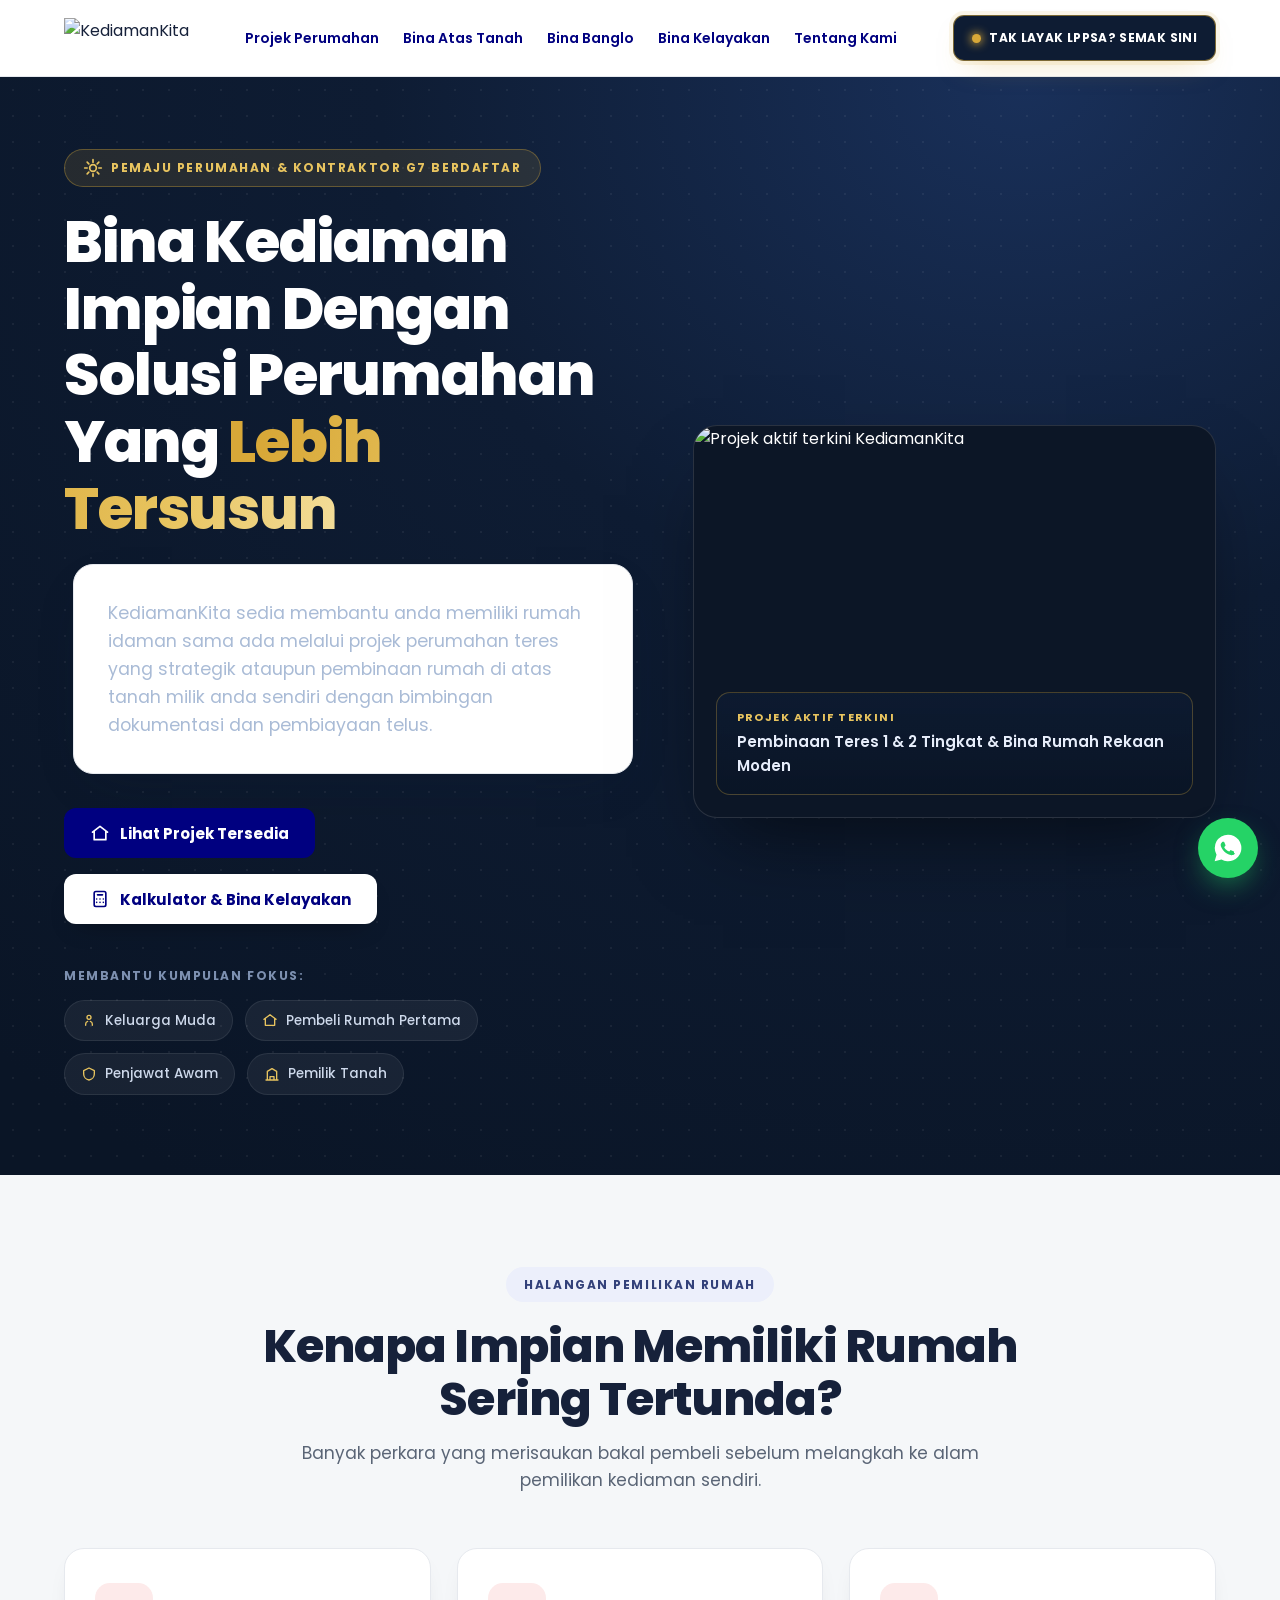
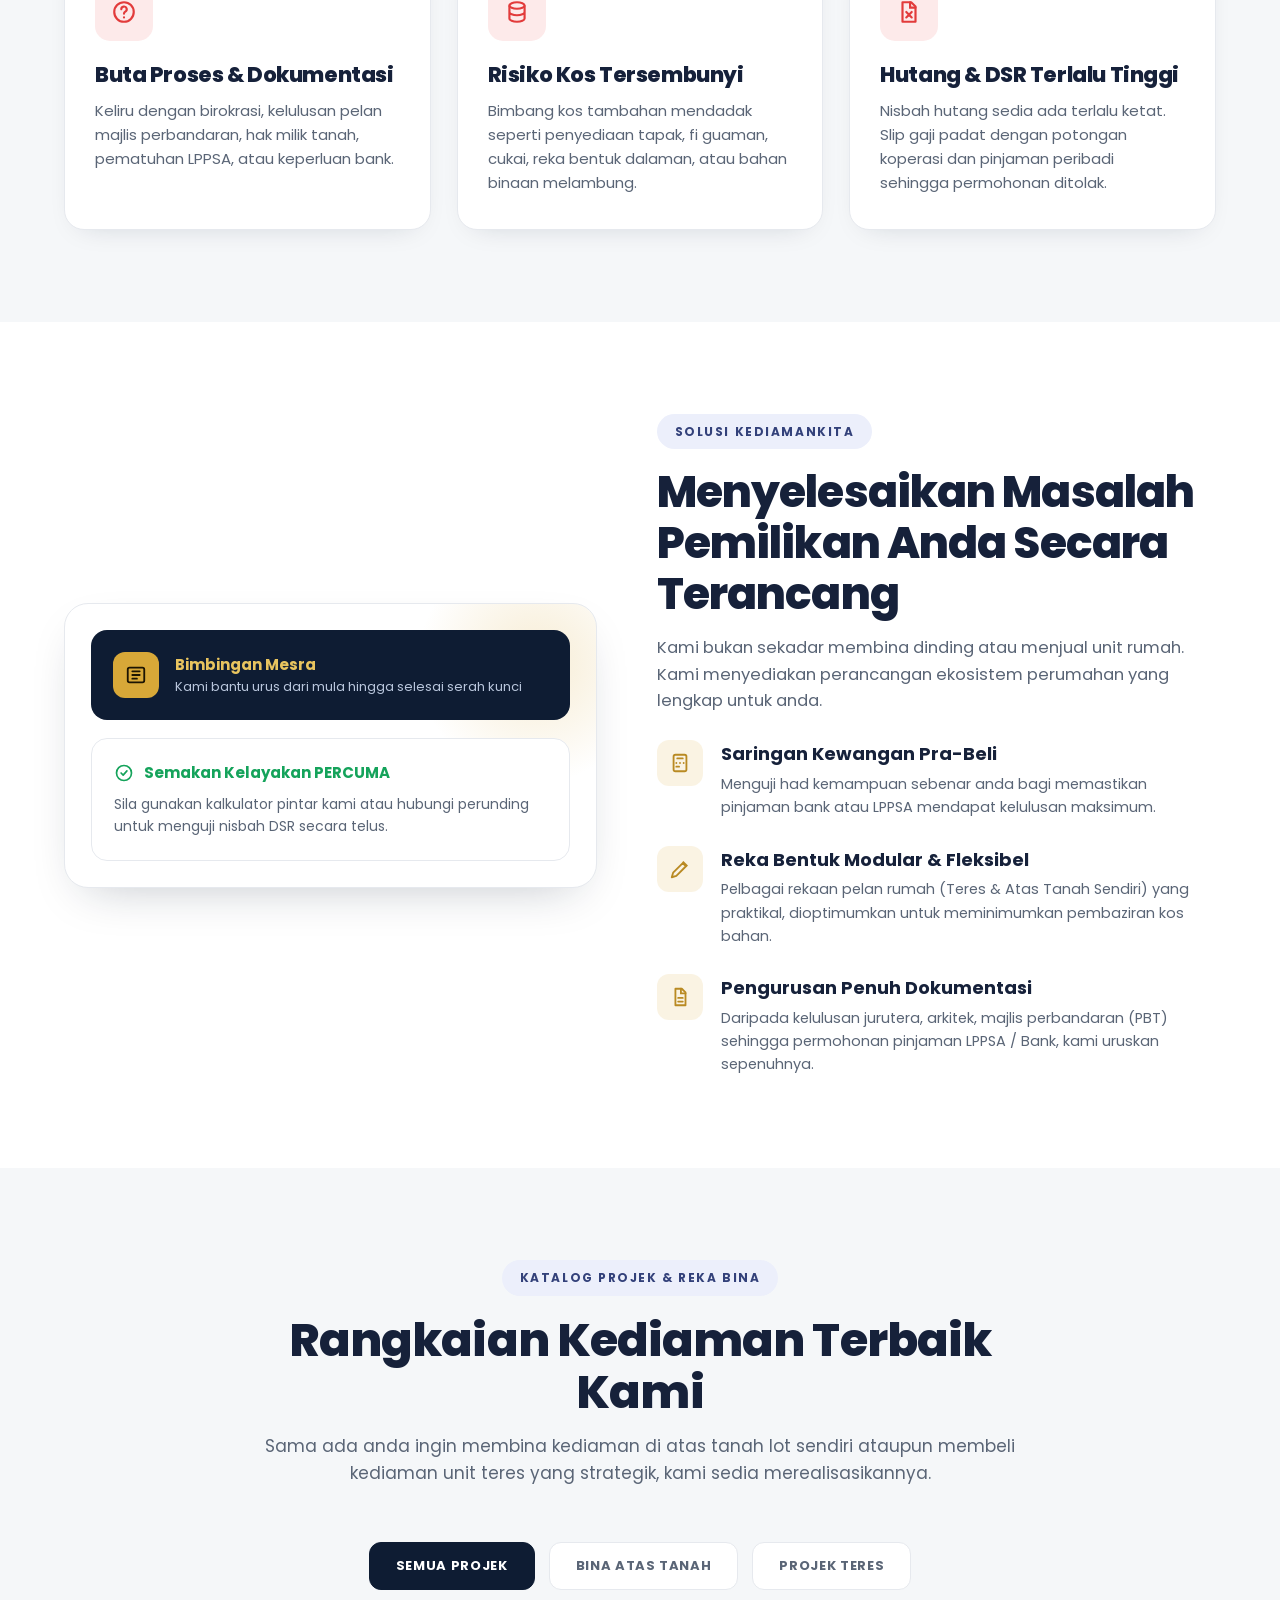
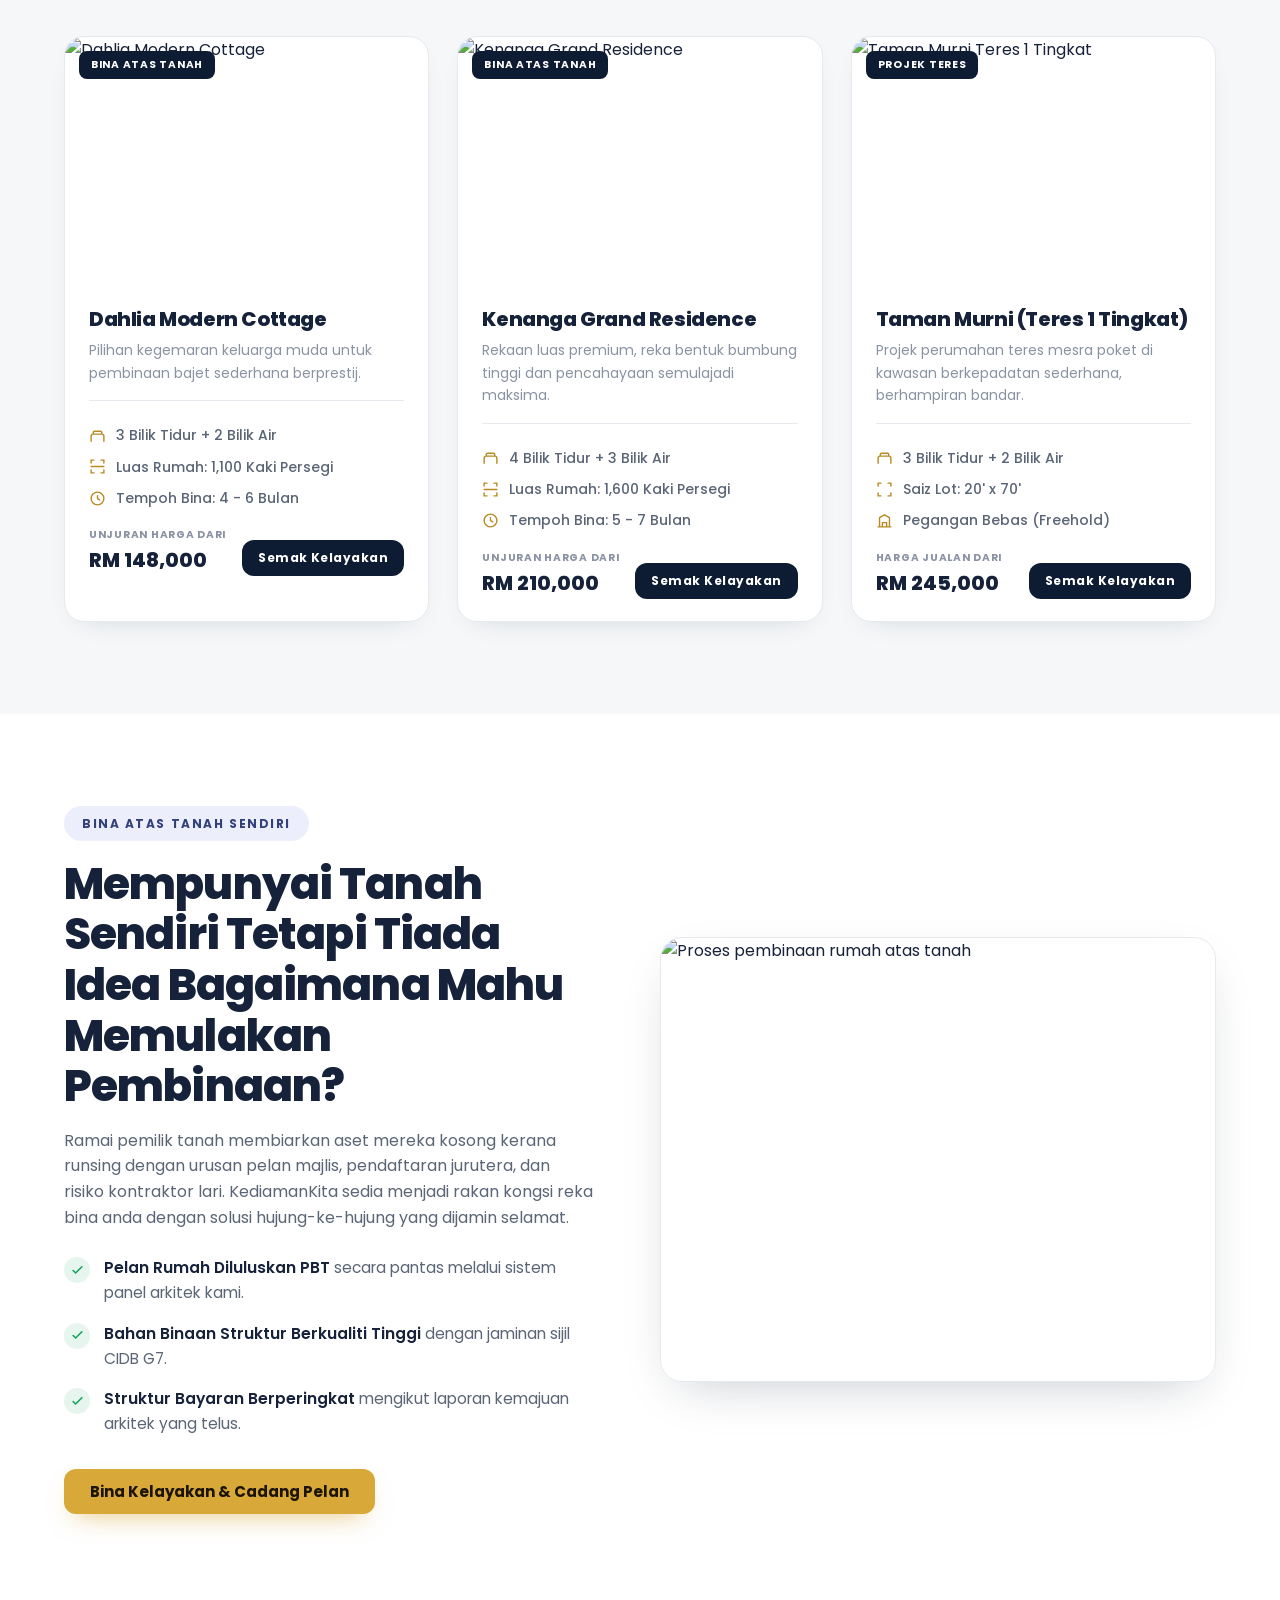
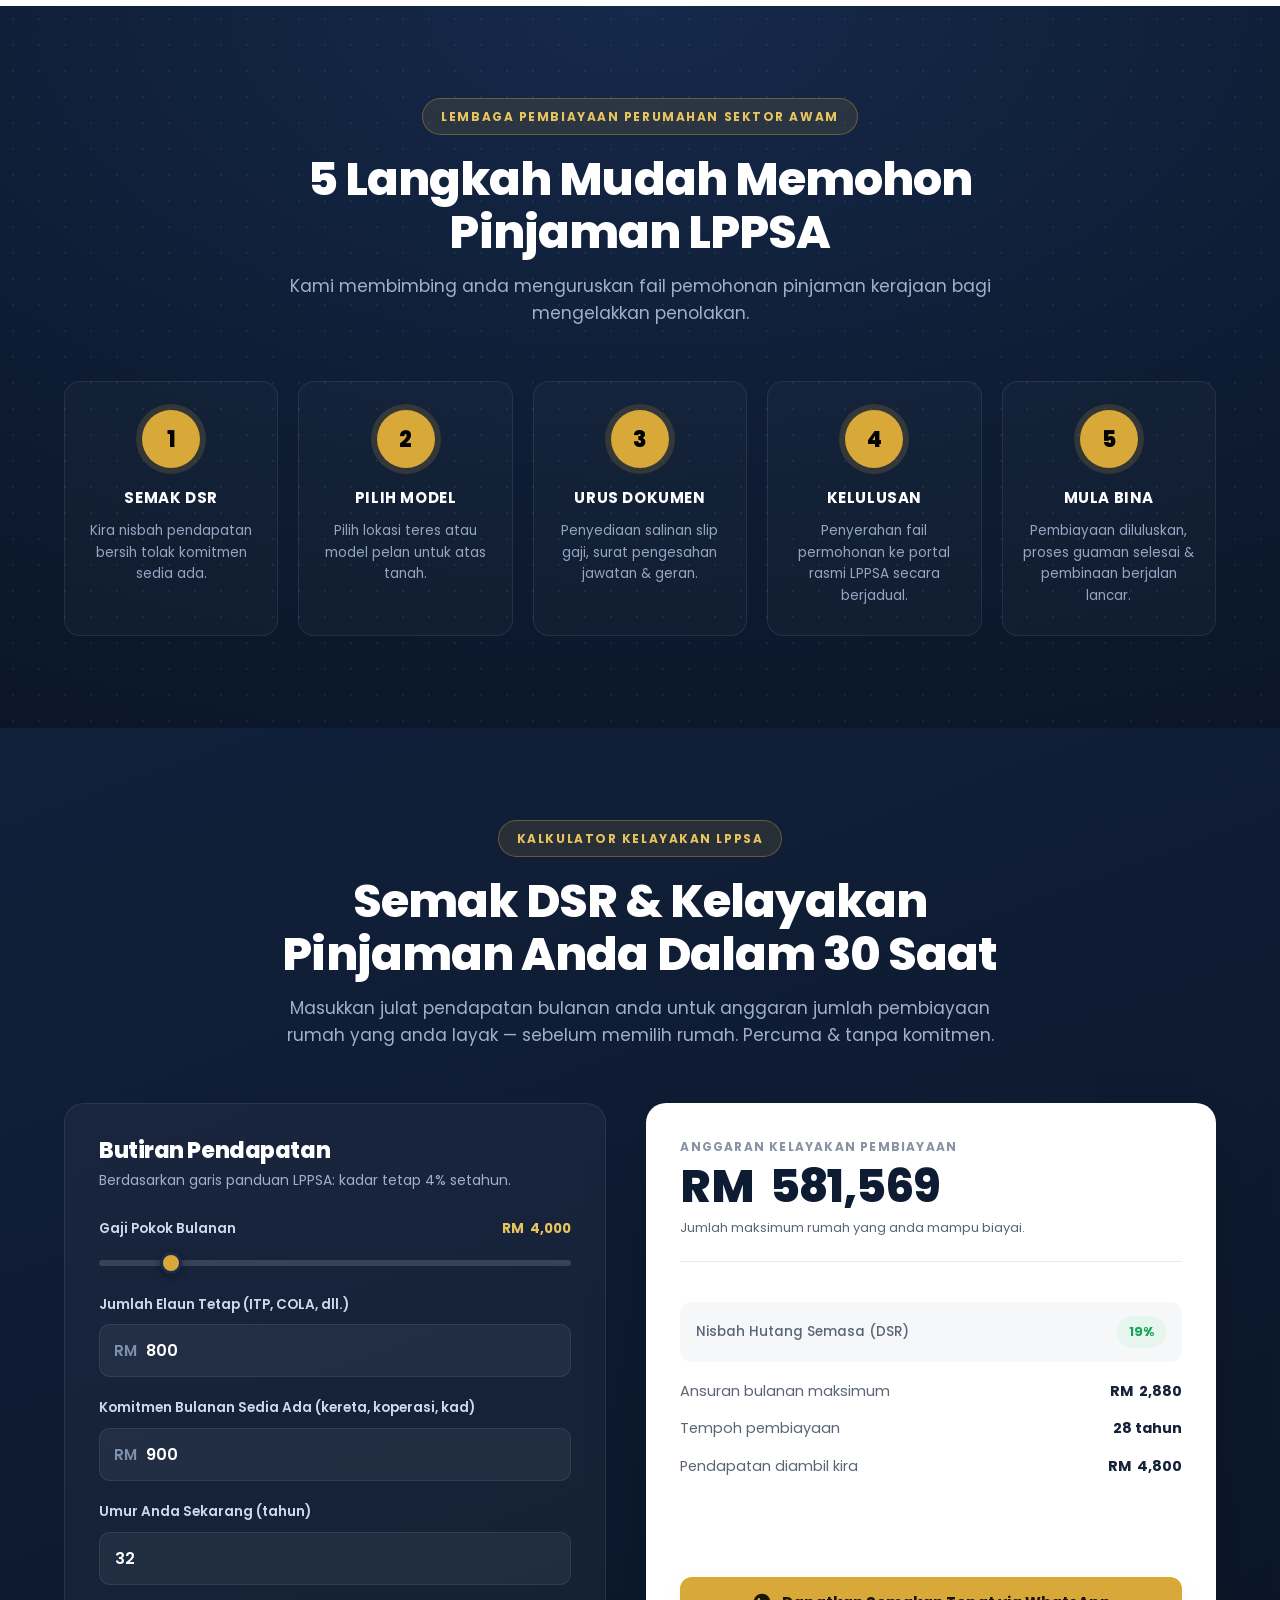
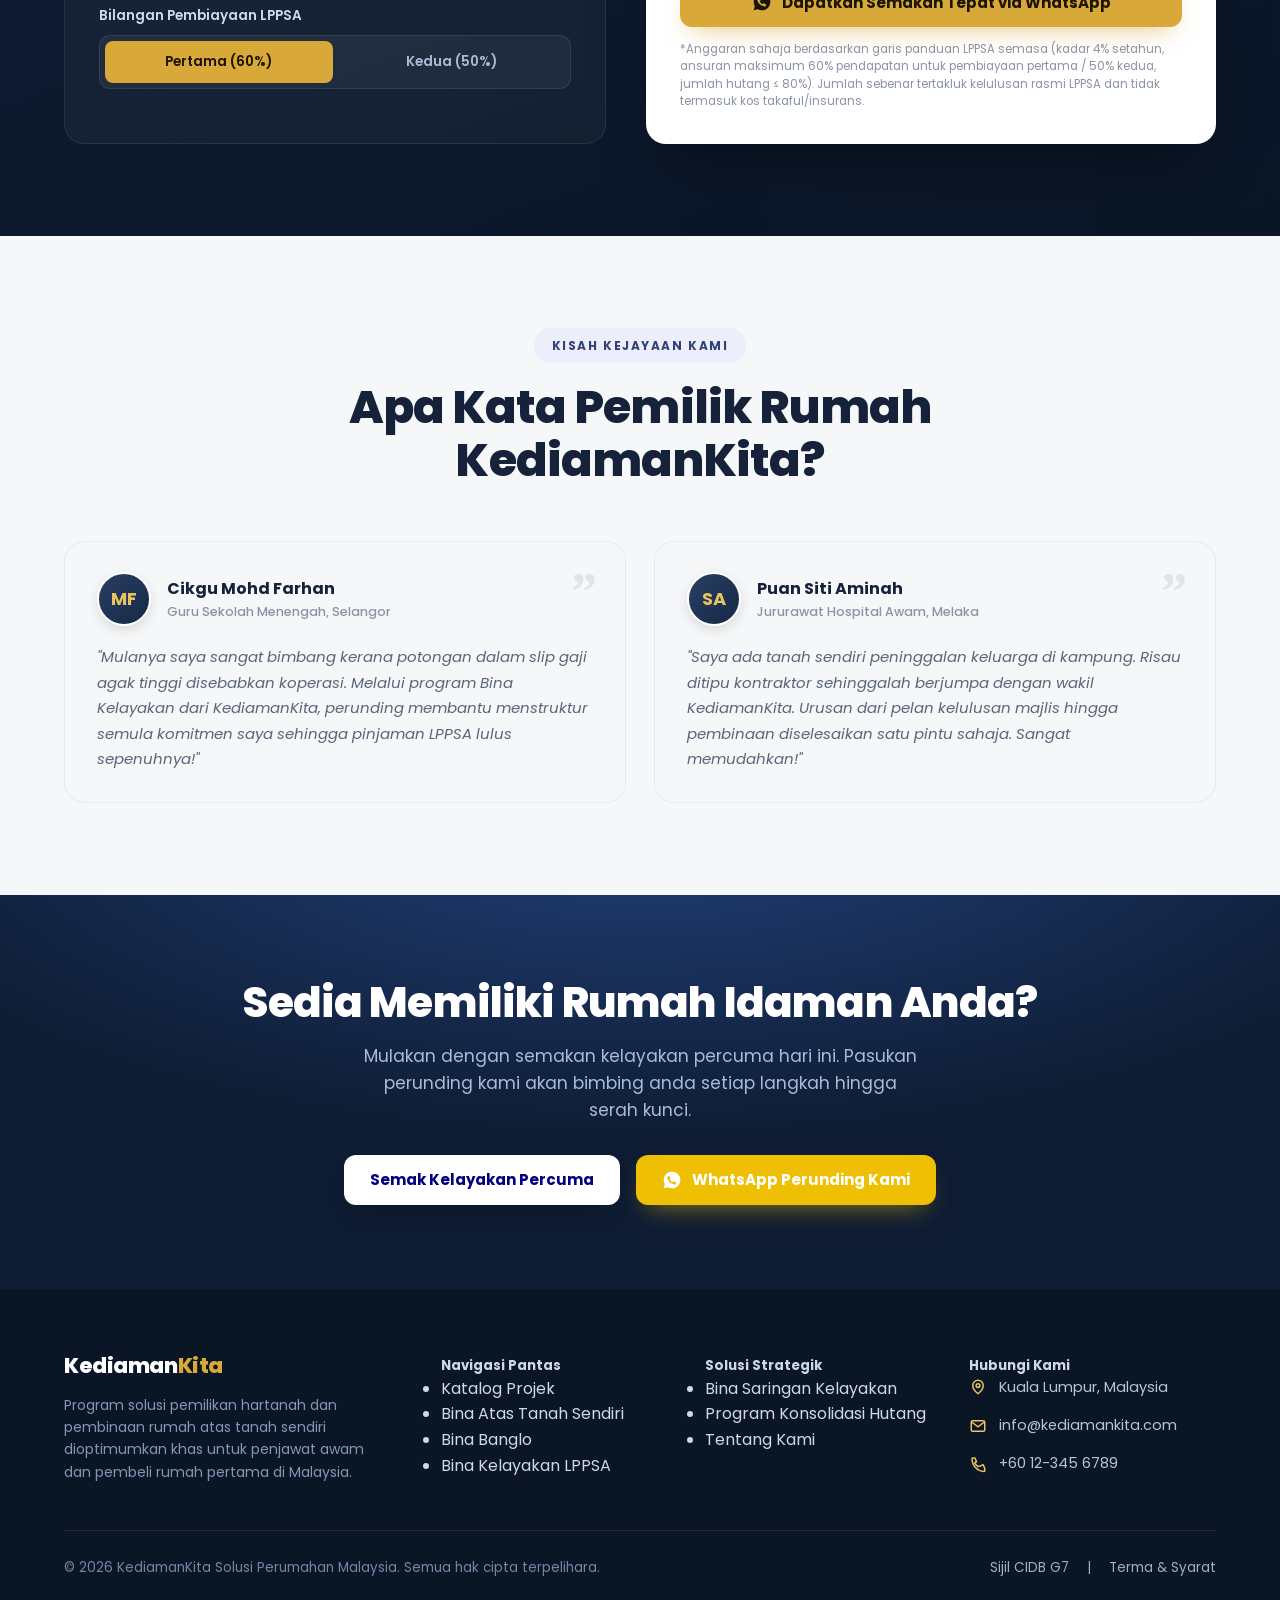
==== commit bea5629d: "Add files via upload" ====
--- a/index.html
+++ b/index.html
@@ -4,320 +4,25 @@
 <meta charset="UTF-8">
 <meta name="viewport" content="width=device-width, initial-scale=1.0">
 <title>KediamanKita — Platform Pemilikan Rumah & Solusi LPPSA</title>
-<meta name="description" content="KediamanKita membantu penjawat awam & pembeli rumah pertama memiliki rumah idaman melalui projek perumahan teres dan pembinaan atas tanah sendiri dengan pembiayaan LPPSA.">
+<meta name="description" content="KediamanKita membantu penjawat awam memiliki rumah melalui projek perumahan, bina atas tanah & pembiayaan LPPSA.">
 <link rel="preconnect" href="https://fonts.googleapis.com">
 <link rel="preconnect" href="https://fonts.gstatic.com" crossorigin>
 <link href="https://fonts.googleapis.com/css2?family=Poppins:wght@300;400;500;600;700;800&display=swap" rel="stylesheet">
-<style>
-  :root{
-    --navy:#0e1c33;
-    --navy-deep:#0a1526;
-    --navy-card:#16273f;
-    --navy-card-2:#1b2e49;
-    --navy-line:rgba(255,255,255,.08);
-    --gold:#d8a838;
-    --gold-2:#e8c45f;
-    --gold-deep:#b98a23;
-    --ink:#16213a;
-    --ink-soft:#5a6576;
-    --ink-faint:#8a93a3;
-    --bg:#f5f7f9;
-    --bg-2:#eef1f4;
-    --white:#fff;
-    --line:#e6e9ee;
-    --red:#e23b3b;
-    --red-bg:#fdeaea;
-    --green:#15a35b;
-    --green-bg:#e6f6ee;
-    --lav:#eceffb;
-    --r:14px;
-    --r-lg:20px;
-    --shadow:0 18px 50px -22px rgba(13,27,52,.28);
-    --shadow-soft:0 10px 30px -18px rgba(13,27,52,.22);
-  }
-  *{margin:0;padding:0;box-sizing:border-box}
-  html{scroll-behavior:smooth;scroll-padding-top:96px}
-  body{font-family:'Poppins',sans-serif;color:var(--ink);background:var(--white);line-height:1.6;-webkit-font-smoothing:antialiased;overflow-x:hidden}
-  a{text-decoration:none;color:inherit}
-  img,svg{display:block;max-width:100%}
-  h1,h2,h3{line-height:1.15;font-weight:800;letter-spacing:-.02em;color:var(--ink)}
-  section{position:relative}
-  .wrap{max-width:1200px;margin:0 auto;padding:0 24px}
-  .eyebrow{display:inline-flex;align-items:center;gap:8px;font-size:12px;font-weight:700;letter-spacing:.13em;text-transform:uppercase;padding:8px 18px;border-radius:999px}
-  .eyebrow.light{background:var(--lav);color:#33417a}
-  .eyebrow.dark{background:rgba(216,168,56,.12);color:var(--gold-2);border:1px solid rgba(216,168,56,.35)}
-  .sec-head{text-align:center;max-width:760px;margin:0 auto 54px}
-  .sec-head h2{font-size:clamp(28px,4.2vw,46px);margin:18px 0 14px}
-  .sec-head p{color:var(--ink-soft);font-size:17px}
-  .dark .sec-head h2{color:#fff}
-  .dark .sec-head p{color:#9fb0c9}
-  .btn{display:inline-flex;align-items:center;justify-content:center;gap:10px;font-family:inherit;font-weight:700;font-size:15px;border:none;border-radius:12px;padding:15px 26px;cursor:pointer;transition:transform .18s ease,box-shadow .18s ease,background .18s ease;line-height:1}
-  .btn:active{transform:scale(.98)}
-  .btn-gold{background:var(--gold);color:#1c1402;box-shadow:0 12px 26px -12px rgba(216,168,56,.7)}
-  .btn-gold:hover{background:var(--gold-2);box-shadow:0 16px 32px -12px rgba(216,168,56,.8)}
-  .btn-dark{background:var(--navy);color:#fff}
-  .btn-dark:hover{background:var(--navy-card-2)}
-  .btn-ghost{background:#fff;color:var(--ink);border:1.5px solid var(--line)}
-  .btn-ghost:hover{border-color:var(--gold);color:var(--gold-deep)}
-  .btn-navy{background:#000080;color:#fff}
-  .btn-navy:hover{background:#00006a}
-  .btn-white{background:#fff;color:#000080;box-shadow:0 12px 26px -14px rgba(0,0,0,.4)}
-  .btn-white:hover{background:#f1f3ff}
-  .btn-wa{background:#EFBF04;color:#fff;box-shadow:0 12px 26px -12px rgba(239,191,4,.6)}
-  .btn-wa:hover{background:#e0b300}
-  .icon{width:20px;height:20px;flex:none}
-
-  /* ===== HEADER ===== */
-  header{position:sticky;top:0;z-index:60;background:#fff;border-bottom:1px solid var(--line)}
-  .nav{display:flex;align-items:center;gap:18px;height:76px;flex-wrap:nowrap}
-  .brand{display:flex;align-items:center;gap:10px;flex:none}
-  .brand-mark{width:42px;height:42px;border-radius:11px;background:var(--navy);display:grid;place-items:center;flex:none}
-  .brand-mark svg{width:23px;height:23px}
-  .brand-name{font-weight:800;font-size:18px;letter-spacing:-.02em;line-height:1;white-space:nowrap}
-  .brand-name .k{color:var(--gold)}
-  .brand-tag{font-size:9px;font-weight:600;letter-spacing:.1em;color:var(--ink-faint);text-transform:uppercase;margin-top:3px;white-space:nowrap}
-  nav.links{display:flex;gap:24px;flex:1;justify-content:center;flex-wrap:nowrap}
-  nav.links a{font-size:14px;font-weight:600;color:#000080;transition:color .15s;white-space:nowrap}
-  nav.links a:hover{color:var(--gold-deep)}
-  .brand-logo{height:40px;width:auto;display:block}
-  .nav-cta{display:inline-flex;align-items:center;gap:8px;flex:none;white-space:nowrap;background:var(--navy);color:#fff;font-weight:700;font-size:12px;letter-spacing:.03em;text-transform:uppercase;padding:12px 18px;border-radius:11px;border:1.5px solid rgba(216,168,56,.55);box-shadow:0 0 0 4px rgba(216,168,56,.10),0 14px 30px -16px rgba(216,168,56,.5);transition:transform .18s,box-shadow .18s}
-  .nav-cta:hover{transform:translateY(-1px);box-shadow:0 0 0 5px rgba(216,168,56,.16),0 18px 34px -16px rgba(216,168,56,.6)}
-  .nav-cta .dot{width:9px;height:9px;border-radius:50%;background:var(--gold);box-shadow:0 0 10px 1px var(--gold)}
-  .burger{display:none;margin-left:auto;background:none;border:none;cursor:pointer;padding:8px}
-  .burger span{display:block;width:26px;height:2.5px;background:var(--ink);margin:5px 0;border-radius:2px;transition:.25s}
-  .mobile-menu{display:none;position:fixed;inset:76px 0 0;background:var(--navy);z-index:55;padding:30px 24px;flex-direction:column;gap:6px}
-  .mobile-menu a{color:#dbe4f1;font-size:18px;font-weight:600;padding:14px 6px;border-bottom:1px solid var(--navy-line)}
-  .mobile-menu .nav-cta{margin-top:18px;justify-content:center}
-  body.menu-open .mobile-menu{display:flex}
-  body.menu-open{overflow:hidden}
-
-  /* ===== HERO ===== */
-  .hero{background:radial-gradient(120% 120% at 80% 0%,#19305a 0%,var(--navy) 42%,var(--navy-deep) 100%);color:#fff;position:relative;overflow:hidden}
-  .dots{position:absolute;inset:0;background-image:radial-gradient(rgba(255,255,255,.07) 1.3px,transparent 1.3px);background-size:26px 26px;opacity:.8;pointer-events:none}
-  .hero .wrap{position:relative;display:grid;grid-template-columns:1.05fr .95fr;gap:50px;align-items:center;padding-top:72px;padding-bottom:80px}
-  .hero h1{font-size:clamp(34px,5vw,58px);color:#fff;margin:22px 0}
-  .hero h1 .grad{background:linear-gradient(100deg,var(--gold) 10%,var(--gold-2) 60%,#f3dd9a 100%);-webkit-background-clip:text;background-clip:text;-webkit-text-fill-color:transparent}
-  .hero p.lead{color:#a9bbd6;font-size:17.5px;max-width:560px;margin-bottom:34px}
-  .hero-cta{display:flex;flex-wrap:wrap;gap:16px;margin-bottom:42px}
-  .focus-label{font-size:12px;font-weight:700;letter-spacing:.13em;color:#7d90b0;text-transform:uppercase;margin-bottom:14px}
-  .chips{display:flex;flex-wrap:wrap;gap:12px}
-  .chip{display:inline-flex;align-items:center;gap:8px;background:rgba(255,255,255,.06);border:1px solid var(--navy-line);color:#cdd8ea;font-size:13.5px;font-weight:500;padding:9px 16px;border-radius:999px}
-  .chip svg{width:16px;height:16px;color:var(--gold-2)}
-  .hero-visual{position:relative}
-  .hero-card{position:relative;border-radius:24px;overflow:hidden;border:1px solid rgba(255,255,255,.12);box-shadow:0 40px 80px -30px rgba(0,0,0,.6);background:#0c1626}
-  .ph{position:relative;display:grid;place-items:center;background:
-      radial-gradient(100% 80% at 70% 10%,#274877 0%,#152949 55%,#0d1c34 100%);
-      color:#9fb6da}
-  .ph .house{width:46%;max-width:230px;opacity:.92}
-  .ph .ph-tag{position:absolute;top:14px;left:14px;background:rgba(8,16,30,.7);border:1px solid rgba(255,255,255,.14);color:#cdd9ec;font-size:11px;font-weight:600;letter-spacing:.06em;padding:6px 12px;border-radius:8px;text-transform:uppercase}
-  .hero-overlay{position:absolute;left:22px;right:22px;bottom:22px;background:linear-gradient(180deg,rgba(14,28,51,.82),rgba(10,21,38,.94));border:1px solid rgba(216,168,56,.3);border-radius:14px;padding:16px 20px;backdrop-filter:blur(4px)}
-  .hero-overlay .t{color:var(--gold-2);font-size:11px;font-weight:700;letter-spacing:.13em;text-transform:uppercase}
-  .hero-overlay .d{color:#e7eefb;font-size:15px;font-weight:600;margin-top:4px}
-
-  /* ===== PROBLEM ===== */
-  .sec-pad{padding:92px 0}
-  .bg-soft{background:var(--bg)}
-  .cards-3{display:grid;grid-template-columns:repeat(3,1fr);gap:26px}
-  .pcard{background:#fff;border:1px solid var(--line);border-radius:var(--r-lg);padding:34px 30px;box-shadow:var(--shadow-soft)}
-  .pcard .pic{width:58px;height:58px;border-radius:15px;display:grid;place-items:center;margin-bottom:22px}
-  .pic.red{background:var(--red-bg);color:var(--red)}
-  .pcard h3{font-size:21px;margin-bottom:12px}
-  .pcard p{color:var(--ink-soft);font-size:15px}
-
-  /* ===== SOLUTION ===== */
-  .split{display:grid;grid-template-columns:1fr 1.05fr;gap:60px;align-items:center}
-  .sol-visual{position:relative;background:#fff;border:1px solid var(--line);border-radius:24px;padding:26px;box-shadow:var(--shadow);overflow:hidden}
-  .sol-visual:before{content:"";position:absolute;width:240px;height:240px;border-radius:50%;background:radial-gradient(circle,rgba(216,168,56,.22),transparent 70%);top:-60px;right:-60px}
-  .sol-dark{position:relative;background:var(--navy);border-radius:16px;padding:22px;display:flex;align-items:center;gap:16px;margin-bottom:18px}
-  .sol-dark .ic{width:46px;height:46px;border-radius:12px;background:var(--gold);display:grid;place-items:center;flex:none;color:#1c1402}
-  .sol-dark .tt{color:var(--gold-2);font-weight:700;font-size:15px}
-  .sol-dark .ds{color:#b9c6dc;font-size:13px}
-  .sol-light{position:relative;background:#fff;border:1px solid var(--line);border-radius:16px;padding:22px}
-  .sol-light .row{display:flex;align-items:center;gap:10px;color:var(--green);font-weight:700;font-size:15px;margin-bottom:8px}
-  .sol-light p{color:var(--ink-soft);font-size:14px}
-  .feat{display:flex;gap:18px;margin-top:26px}
-  .feat .fic{width:46px;height:46px;border-radius:12px;background:rgba(216,168,56,.14);color:var(--gold-deep);display:grid;place-items:center;flex:none}
-  .feat h4{font-size:18px;font-weight:700;margin-bottom:4px}
-  .feat p{color:var(--ink-soft);font-size:14.5px}
-
-  /* ===== PROJECTS ===== */
-  .filterbar{display:flex;justify-content:center;gap:14px;flex-wrap:wrap;margin-bottom:46px}
-  .filt{font-family:inherit;font-weight:700;font-size:13px;letter-spacing:.05em;text-transform:uppercase;padding:13px 26px;border-radius:12px;border:1.5px solid var(--line);background:#fff;color:var(--ink-soft);cursor:pointer;transition:.18s}
-  .filt.active{background:var(--navy);color:#fff;border-color:var(--navy)}
-  .proj-grid{display:grid;grid-template-columns:repeat(3,1fr);gap:28px}
-  .proj{background:#fff;border:1px solid var(--line);border-radius:var(--r-lg);overflow:hidden;box-shadow:var(--shadow-soft);transition:transform .2s,box-shadow .2s}
-  .proj:hover{transform:translateY(-5px);box-shadow:var(--shadow)}
-  .proj .img{position:relative;aspect-ratio:16/11;overflow:hidden}
-  .proj .img img{position:absolute;inset:0;width:100%;height:100%;object-fit:cover}
-  .badge{position:absolute;top:14px;left:14px;z-index:2;background:var(--navy);color:#fff;font-size:10.5px;font-weight:700;letter-spacing:.07em;text-transform:uppercase;padding:6px 12px;border-radius:8px}
-  .proj .body{padding:22px 24px}
-  .proj h3{font-size:20px;margin-bottom:8px}
-  .proj .desc{color:var(--ink-faint);font-size:14px;margin-bottom:16px}
-  .specs{border-top:1px solid var(--line);padding-top:14px;margin-bottom:18px}
-  .spec{display:flex;align-items:center;gap:10px;color:var(--ink-soft);font-size:14px;margin:9px 0;font-weight:500}
-  .spec svg{width:17px;height:17px;color:var(--gold-deep);flex:none}
-  .proj .foot{display:flex;align-items:flex-end;justify-content:space-between;gap:12px}
-  .price-lbl{font-size:10.5px;font-weight:700;letter-spacing:.07em;text-transform:uppercase;color:var(--ink-faint)}
-  .price{font-size:20px;font-weight:800;color:var(--ink)}
-  .proj .foot .btn{padding:12px 16px;font-size:12px;letter-spacing:.04em}
-
-  /* ===== BINA ATAS TANAH ===== */
-  .bat .split{gap:66px}
-  .ticks{margin:26px 0 32px}
-  .tick{display:flex;gap:14px;align-items:flex-start;margin:16px 0}
-  .tick .c{width:26px;height:26px;border-radius:50%;background:var(--green-bg);color:var(--green);display:grid;place-items:center;flex:none;margin-top:1px}
-  .tick .c svg{width:15px;height:15px}
-  .tick p{color:var(--ink-soft);font-size:15.5px}
-  .tick b{color:var(--ink);font-weight:600}
-  .bat-img{border-radius:22px;overflow:hidden;border:1px solid var(--line);box-shadow:var(--shadow);aspect-ratio:5/4}
-  .bat-img img{width:100%;height:100%;object-fit:cover;display:block}
-  .hero-card img.hero-photo{display:block;width:100%;aspect-ratio:4/3;object-fit:cover}
-
-  /* ===== PROCESS (dark) ===== */
-  .steps{display:grid;grid-template-columns:repeat(5,1fr);gap:20px}
-  .step{background:rgba(255,255,255,.025);border:1px solid var(--navy-line);border-radius:16px;padding:28px 20px;text-align:center}
-  .step .num{width:58px;height:58px;border-radius:50%;display:grid;place-items:center;font-weight:800;font-size:22px;margin:0 auto 18px;background:var(--gold);color:#000;box-shadow:0 0 0 6px rgba(216,168,56,.16)}
-  .step.first .num{background:var(--gold);color:#000;box-shadow:0 0 0 6px rgba(216,168,56,.16)}
-  .step h4{color:#fff;font-size:15px;font-weight:700;letter-spacing:.04em;text-transform:uppercase;margin-bottom:10px}
-  .step p{color:#94a6c2;font-size:13.5px}
-
-  /* ===== CALCULATOR ===== */
-  .calc-sec{background:linear-gradient(160deg,#11203b,var(--navy-deep));color:#fff}
-  .calc-grid{display:grid;grid-template-columns:1fr 1.05fr;gap:40px;align-items:stretch}
-  .calc-panel{background:rgba(255,255,255,.04);border:1px solid var(--navy-line);border-radius:var(--r-lg);padding:34px}
-  .calc-panel h3{color:#fff;font-size:22px;margin-bottom:6px}
-  .calc-panel .sub{color:#9fb0c9;font-size:14px;margin-bottom:26px}
-  .field{margin-bottom:20px}
-  .field label{display:flex;justify-content:space-between;align-items:center;font-size:13.5px;font-weight:600;color:#cdd9ec;margin-bottom:9px}
-  .field .val{color:var(--gold-2);font-weight:700}
-  .field input[type=number]{width:100%;font-family:inherit;font-size:16px;font-weight:600;color:#fff;background:rgba(255,255,255,.05);border:1px solid var(--navy-line);border-radius:11px;padding:13px 15px;transition:border .15s}
-  .field input[type=number]:focus{outline:none;border-color:var(--gold);box-shadow:0 0 0 3px rgba(216,168,56,.16)}
-  .field .pre{position:relative}
-  .field .pre span{position:absolute;left:15px;top:50%;transform:translateY(-50%);color:#7d90b0;font-weight:600;font-size:15px;pointer-events:none}
-  .field .pre input{padding-left:46px}
-  input[type=range]{-webkit-appearance:none;width:100%;height:6px;border-radius:6px;background:rgba(255,255,255,.14);outline:none;margin-top:4px}
-  input[type=range]::-webkit-slider-thumb{-webkit-appearance:none;width:22px;height:22px;border-radius:50%;background:var(--gold);cursor:pointer;border:3px solid #1a2c49;box-shadow:0 2px 8px rgba(0,0,0,.4)}
-  input[type=range]::-moz-range-thumb{width:22px;height:22px;border-radius:50%;background:var(--gold);cursor:pointer;border:3px solid #1a2c49}
-  .seg{display:flex;background:rgba(255,255,255,.05);border:1px solid var(--navy-line);border-radius:11px;padding:5px;gap:5px}
-  .seg button{flex:1;font-family:inherit;font-weight:600;font-size:13.5px;color:#a9bbd6;background:none;border:none;padding:11px;border-radius:8px;cursor:pointer;transition:.15s}
-  .seg button.on{background:var(--gold);color:#1c1402}
-  /* result */
-  .calc-result{background:#fff;color:var(--ink);border-radius:var(--r-lg);padding:34px;display:flex;flex-direction:column;box-shadow:0 30px 60px -28px rgba(0,0,0,.55)}
-  .res-top{border-bottom:1px solid var(--line);padding-bottom:22px;margin-bottom:22px}
-  .res-top .lbl{font-size:12px;font-weight:700;letter-spacing:.1em;text-transform:uppercase;color:var(--ink-faint)}
-  .res-big{font-size:clamp(34px,5vw,46px);font-weight:800;letter-spacing:-.02em;color:var(--navy);margin-top:6px;line-height:1.05}
-  .res-note{font-size:13px;color:var(--ink-soft);margin-top:8px}
-  .res-rows{display:grid;gap:14px;margin-bottom:8px}
-  .res-row{display:flex;justify-content:space-between;align-items:center;font-size:14.5px}
-  .res-row .k{color:var(--ink-soft)}
-  .res-row .v{font-weight:700;color:var(--ink)}
-  .dsr{display:flex;align-items:center;justify-content:space-between;background:var(--bg);border-radius:12px;padding:14px 16px;margin:18px 0}
-  .dsr .left{font-size:13.5px;color:var(--ink-soft);font-weight:500}
-  .dsr .pill{font-size:12.5px;font-weight:700;padding:6px 12px;border-radius:999px}
-  .pill.good{background:var(--green-bg);color:var(--green)}
-  .pill.mid{background:#fff3df;color:#b07908}
-  .pill.bad{background:var(--red-bg);color:var(--red)}
-  .alert{display:none;background:var(--red-bg);border:1px solid #f6c9c9;border-radius:12px;padding:16px 18px;margin-bottom:18px}
-  .alert.show{display:block}
-  .alert b{color:var(--red);display:block;margin-bottom:4px;font-size:14.5px}
-  .alert p{color:#9a4444;font-size:13.5px}
-  .alert .btn{margin-top:12px;background:var(--navy);color:#fff;font-size:13px;padding:11px 18px}
-  .res-foot{margin-top:auto;padding-top:22px}
-  .res-foot .btn{width:100%}
-  .disclaimer{font-size:11.5px;color:var(--ink-faint);margin-top:14px;line-height:1.5}
-
-  /* ===== TESTIMONIALS ===== */
-  .tcards{display:grid;grid-template-columns:1fr 1fr;gap:28px}
-  .tcard{background:var(--bg);border:1px solid var(--line);border-radius:var(--r-lg);padding:30px 32px;position:relative}
-  .tcard .q{position:absolute;top:24px;right:28px;font-size:52px;line-height:1;color:#dfe4ea;font-weight:800;font-family:Georgia,serif}
-  .tcard .head{display:flex;align-items:center;gap:16px;margin-bottom:18px}
-  .ava{width:54px;height:54px;border-radius:50%;background:linear-gradient(135deg,#2a3f63,#152846);color:var(--gold-2);display:grid;place-items:center;font-weight:700;font-size:18px;flex:none;border:2px solid #fff;box-shadow:0 4px 12px rgba(0,0,0,.12)}
-  .tcard .nm{font-weight:700;font-size:16px;color:var(--ink)}
-  .tcard .role{font-size:12.5px;color:var(--ink-faint);font-weight:500}
-  .tcard .txt{color:var(--ink-soft);font-style:italic;font-size:15px;line-height:1.7}
-
-  /* ===== FINAL CTA ===== */
-  .cta{background:radial-gradient(120% 150% at 50% -20%,#21407a,var(--navy) 55%);color:#fff;text-align:center;padding:84px 0}
-  .cta h2{color:#fff;font-size:clamp(28px,4vw,42px);margin-bottom:16px}
-  .cta p{color:#a9bbd6;max-width:560px;margin:0 auto 30px;font-size:17px}
-  .cta .row{display:flex;gap:16px;justify-content:center;flex-wrap:wrap}
-
-  /* ===== FOOTER ===== */
-  footer{background:var(--navy-deep);color:#cdd8ea;padding:66px 0 30px}
-  .foot-grid{display:grid;grid-template-columns:1.5fr 1fr 1fr 1.1fr;gap:40px;padding-bottom:40px;border-bottom:1px solid var(--navy-line)}
-  .foot-about p{color:#8497b4;font-size:14px;margin-top:18px;max-width:330px}
-  .foot h5{color:var(--gold-2);font-size:13px;font-weight:700;letter-spacing:.1em;text-transform:uppercase;margin-bottom:20px}
-  .foot ul{list-style:none}
-  .foot ul li{margin-bottom:13px}
-  .foot ul a{color:#b6c4da;font-size:14.5px;transition:color .15s}
-  .foot ul a:hover{color:var(--gold-2)}
-  .foot-contact .ci{display:flex;align-items:center;gap:12px;margin-bottom:15px;color:#b6c4da;font-size:14.5px}
-  .foot-contact .ci svg{width:18px;height:18px;color:var(--gold-2);flex:none}
-  .foot-bottom{display:flex;justify-content:space-between;align-items:center;padding-top:26px;flex-wrap:wrap;gap:12px}
-  .foot-bottom .cr{color:#7387a5;font-size:13.5px}
-  .foot-bottom .lk{display:flex;gap:18px;align-items:center;color:#9fb0c9;font-size:13.5px}
-  .foot-bottom .lk a:hover{color:var(--gold-2)}
-
-  /* ===== WHATSAPP FLOAT ===== */
-  .wa{position:fixed;right:22px;bottom:22px;z-index:50;width:60px;height:60px;border-radius:50%;background:#25d366;display:grid;place-items:center;box-shadow:0 12px 30px -8px rgba(37,211,102,.6);transition:transform .2s}
-  .wa:hover{transform:scale(1.07)}
-  .wa svg{width:32px;height:32px;color:#fff}
-
-  /* ===== REVEAL ===== */
-  .rv{opacity:0;transform:translateY(24px);transition:opacity .7s ease,transform .7s ease}
-  .rv.in{opacity:1;transform:none}
-
-  /* ===== RESPONSIVE ===== */
-  @media(max-width:980px){
-    nav.links,.nav-cta:not(.mobile-menu .nav-cta){display:none}
-    .burger{display:block}
-    .hero .wrap,.split,.calc-grid{grid-template-columns:1fr;gap:40px}
-    .cards-3,.proj-grid{grid-template-columns:1fr}
-    .steps{grid-template-columns:1fr 1fr}
-    .tcards,.foot-grid{grid-template-columns:1fr}
-    .foot-grid{gap:30px}
-  }
-  @media(max-width:560px){
-    .wrap{padding:0 18px}
-    .sec-pad{padding:64px 0}
-    .steps{grid-template-columns:1fr}
-    .hero .wrap{padding-top:50px;padding-bottom:60px}
-    .nav{height:72px}
-    header{position:sticky}
-    .mobile-menu{inset:72px 0 0}
-    .proj .foot{flex-direction:column;align-items:flex-start}
-  }
-</style>
+<link rel="stylesheet" href="style.css">
 </head>
 <body>
-
-<!-- ============ HEADER ============ -->
 <header>
   <div class="wrap nav">
-    <a href="#utama" class="brand" aria-label="KediamanKita">
-      <img class="brand-logo" src="[data-uri]" alt="KediamanKita">
-    </a>
-    <nav class="links">
-      <a href="#projek">Projek Perumahan</a>
-      <a href="#bina">Bina Atas Tanah</a>
-      <a href="#langkah">Panduan LPPSA</a>
-      <a href="#solusi">Tentang Kami</a>
-      <a href="#testimoni">Testimoni</a>
-    </nav>
-    <a href="#kalkulator" class="nav-cta"><span class="dot"></span>Tak Layak LPPSA? Semak Sini</a>
+    <a href="index.html" class="brand" aria-label="KediamanKita"><img class="brand-logo" src="assets/logo.png" alt="KediamanKita"></a>
+    <nav class="links"><a href="projek-perumahan.html">Projek Perumahan</a><a href="bina-atas-tanah.html">Bina Atas Tanah</a><a href="bina-banglo.html">Bina Banglo</a><a href="bina-kelayakan.html">Bina Kelayakan</a><a href="tentang-kami.html">Tentang Kami</a></nav>
+    <a href="bina-kelayakan.html" class="nav-cta"><span class="dot"></span>Tak Layak LPPSA? Semak Sini</a>
     <button class="burger" id="burger" aria-label="Menu"><span></span><span></span><span></span></button>
   </div>
 </header>
-
 <div class="mobile-menu" id="mobileMenu">
-  <a href="#projek">Projek Perumahan</a>
-  <a href="#bina">Bina Atas Tanah</a>
-  <a href="#langkah">Panduan LPPSA</a>
-  <a href="#solusi">Tentang Kami</a>
-  <a href="#testimoni">Testimoni</a>
-  <a href="#kalkulator" class="nav-cta"><span class="dot"></span>Tak Layak LPPSA? Semak Sini</a>
+  <a href="projek-perumahan.html">Projek Perumahan</a><a href="bina-atas-tanah.html">Bina Atas Tanah</a><a href="bina-banglo.html">Bina Banglo</a><a href="bina-kelayakan.html">Bina Kelayakan</a><a href="tentang-kami.html">Tentang Kami</a>
+  <a href="bina-kelayakan.html" class="nav-cta"><span class="dot"></span>Tak Layak LPPSA? Semak Sini</a>
 </div>
-
 <!-- ============ HERO ============ -->
 <section class="hero" id="utama">
   <div class="dots"></div>
@@ -340,7 +45,7 @@
     </div>
     <div class="hero-visual rv">
       <div class="hero-card">
-        <img class="hero-photo" src="[data-uri]" alt="Projek aktif terkini KediamanKita">
+        <img class="hero-photo" src="assets/hero.jpg" alt="Projek aktif terkini KediamanKita">
         <div class="hero-overlay">
           <div class="t">Projek Aktif Terkini</div>
           <div class="d">Pembinaan Teres 1 &amp; 2 Tingkat &amp; Bina Rumah Rekaan Moden</div>
@@ -430,7 +135,7 @@
     <div class="proj-grid">
       <article class="proj rv" data-cat="tanah">
         <div class="img"><span class="badge">Bina Atas Tanah</span>
-          <img src="[data-uri]" alt="Dahlia Modern Cottage">
+          <img src="assets/dahlia.jpg" alt="Dahlia Modern Cottage">
         </div>
         <div class="body">
           <h3>Dahlia Modern Cottage</h3>
@@ -448,7 +153,7 @@
       </article>
       <article class="proj rv" data-cat="tanah">
         <div class="img"><span class="badge">Bina Atas Tanah</span>
-          <img src="[data-uri]" alt="Kenanga Grand Residence">
+          <img src="assets/kenanga.jpg" alt="Kenanga Grand Residence">
         </div>
         <div class="body">
           <h3>Kenanga Grand Residence</h3>
@@ -466,7 +171,7 @@
       </article>
       <article class="proj rv" data-cat="teres">
         <div class="img"><span class="badge">Projek Teres</span>
-          <img src="[data-uri]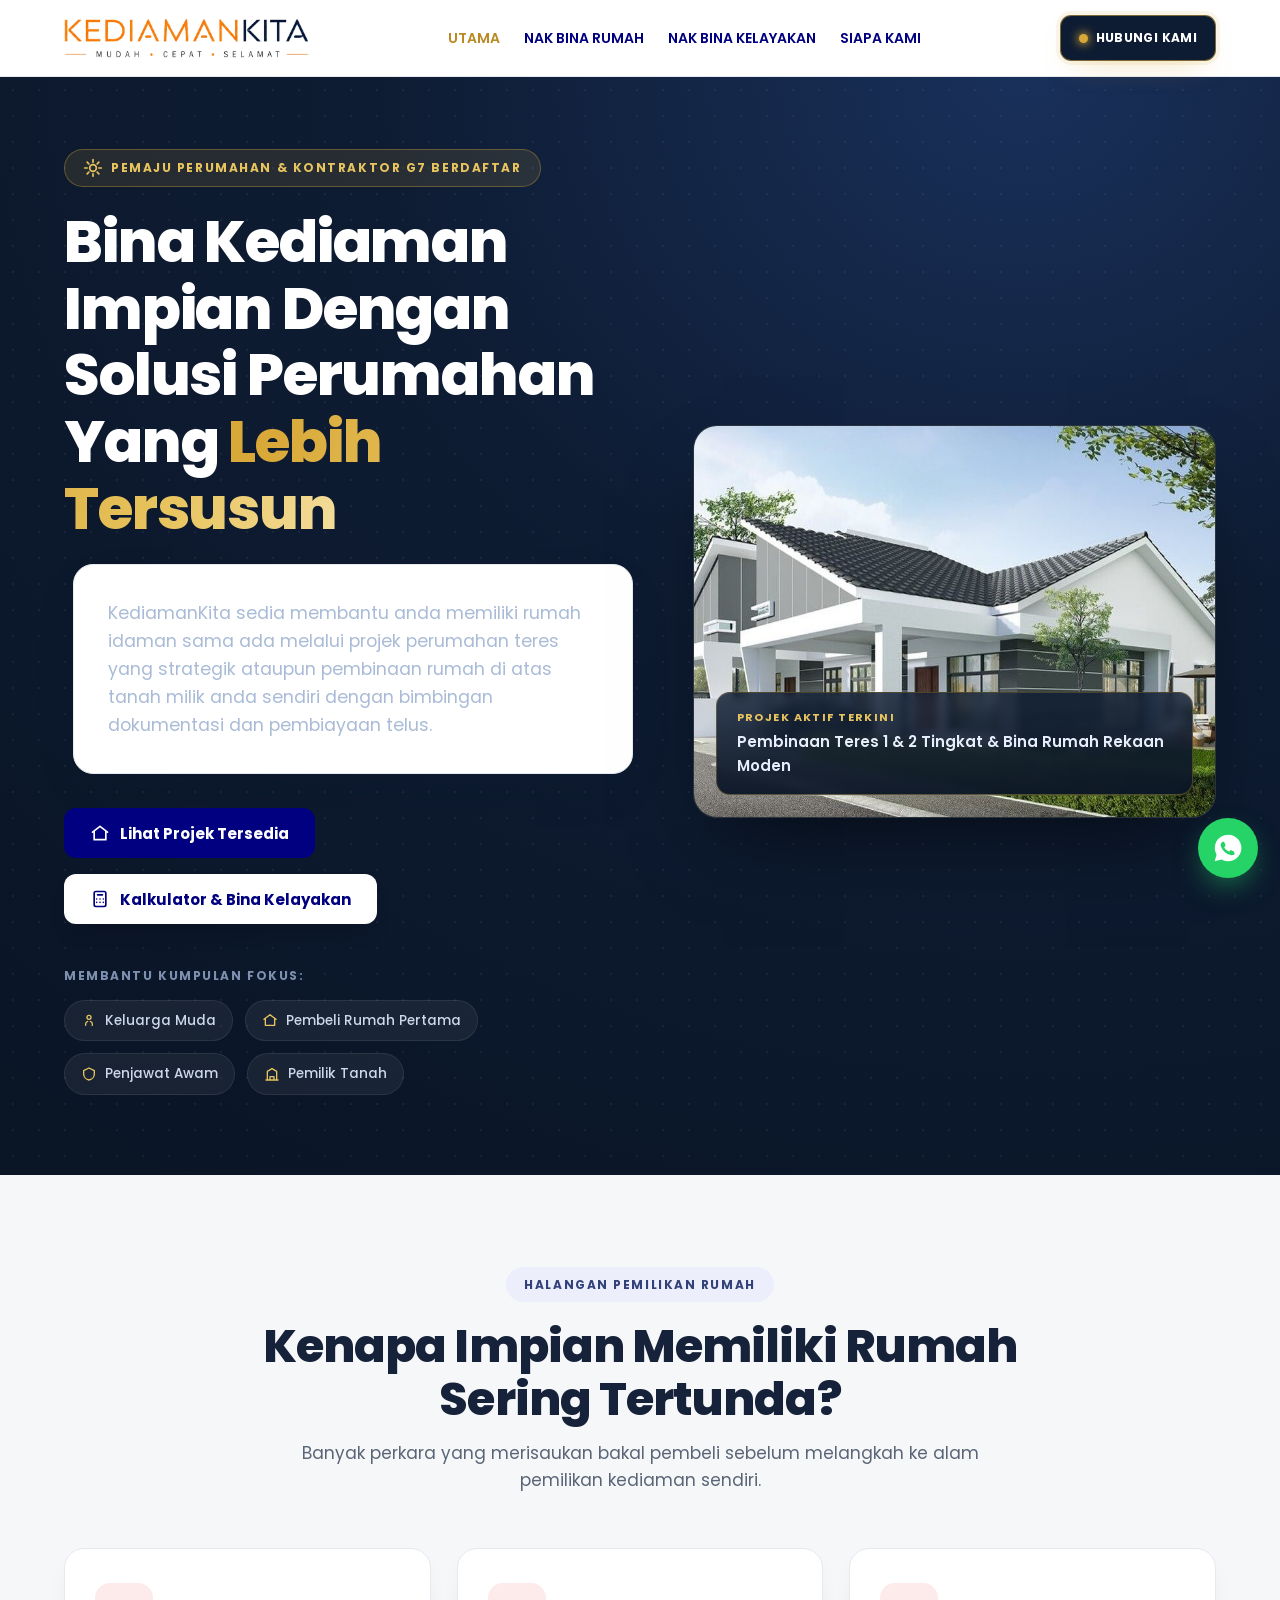
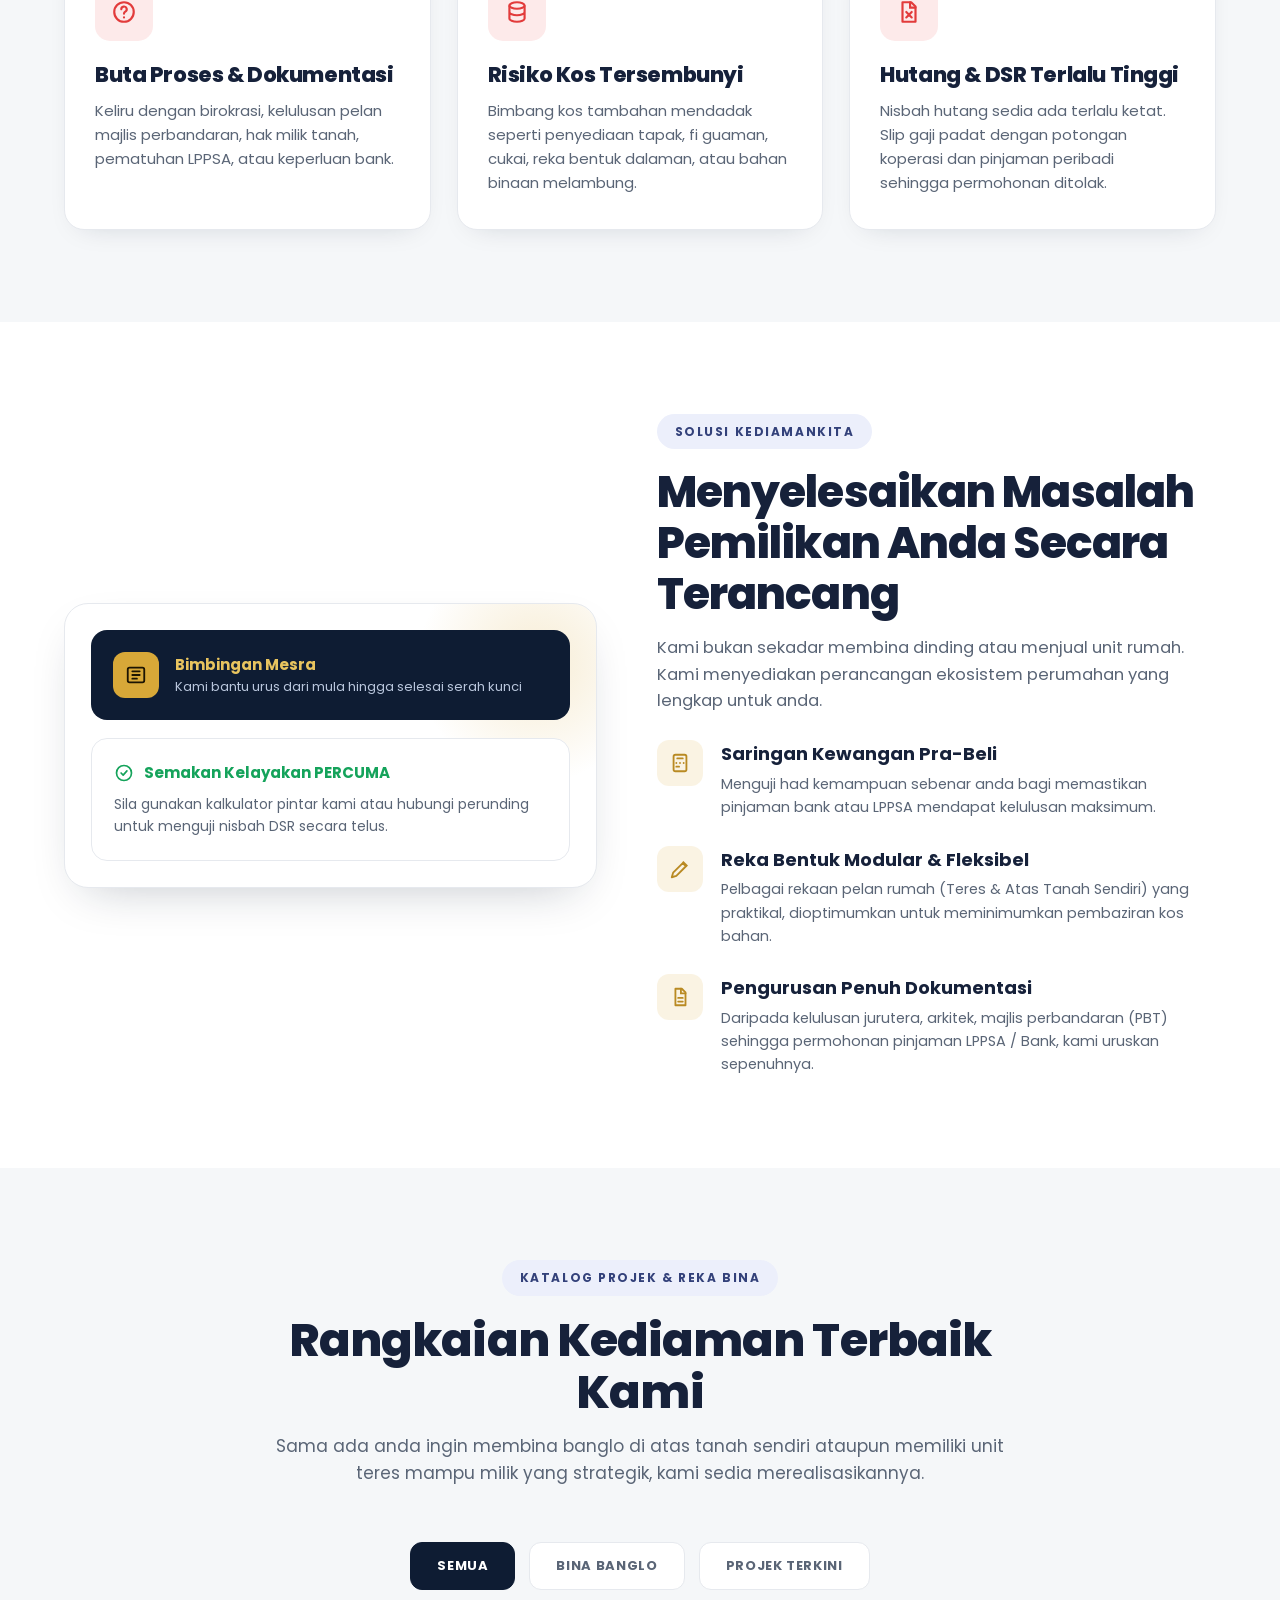
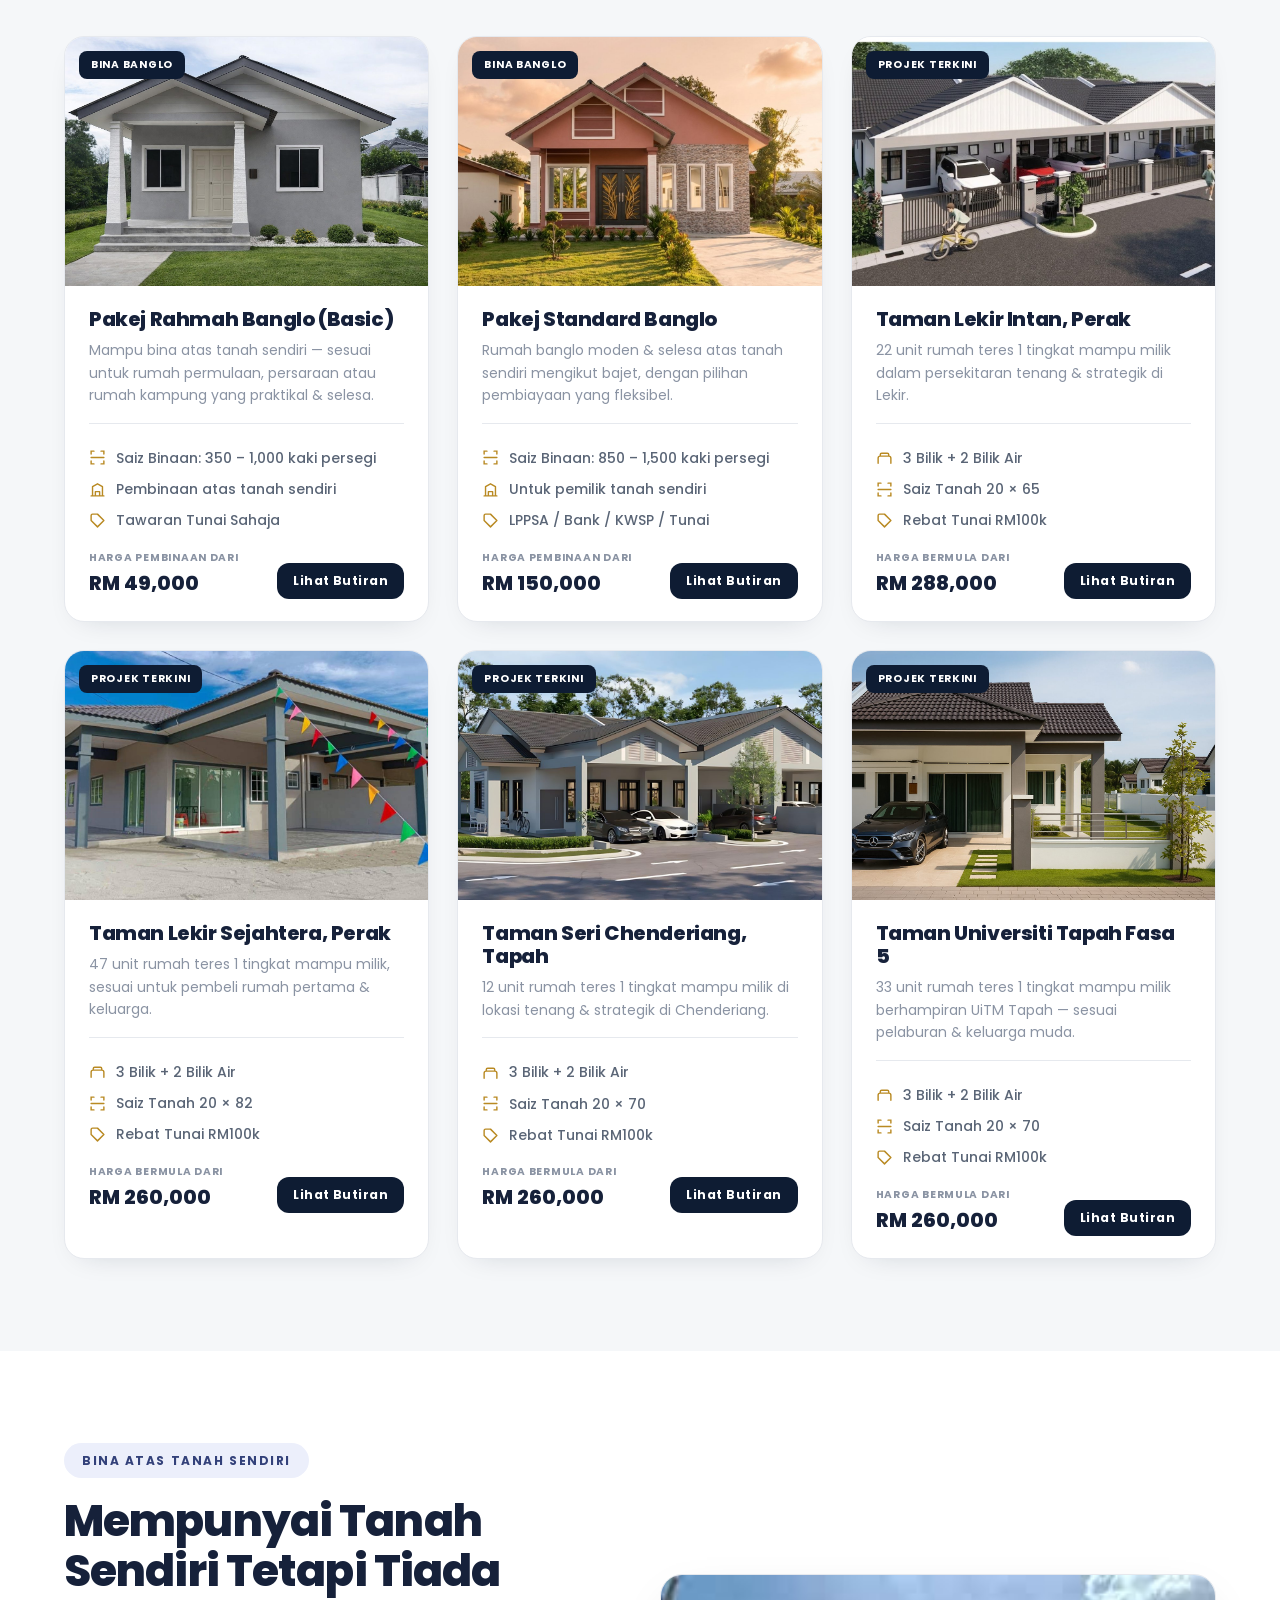
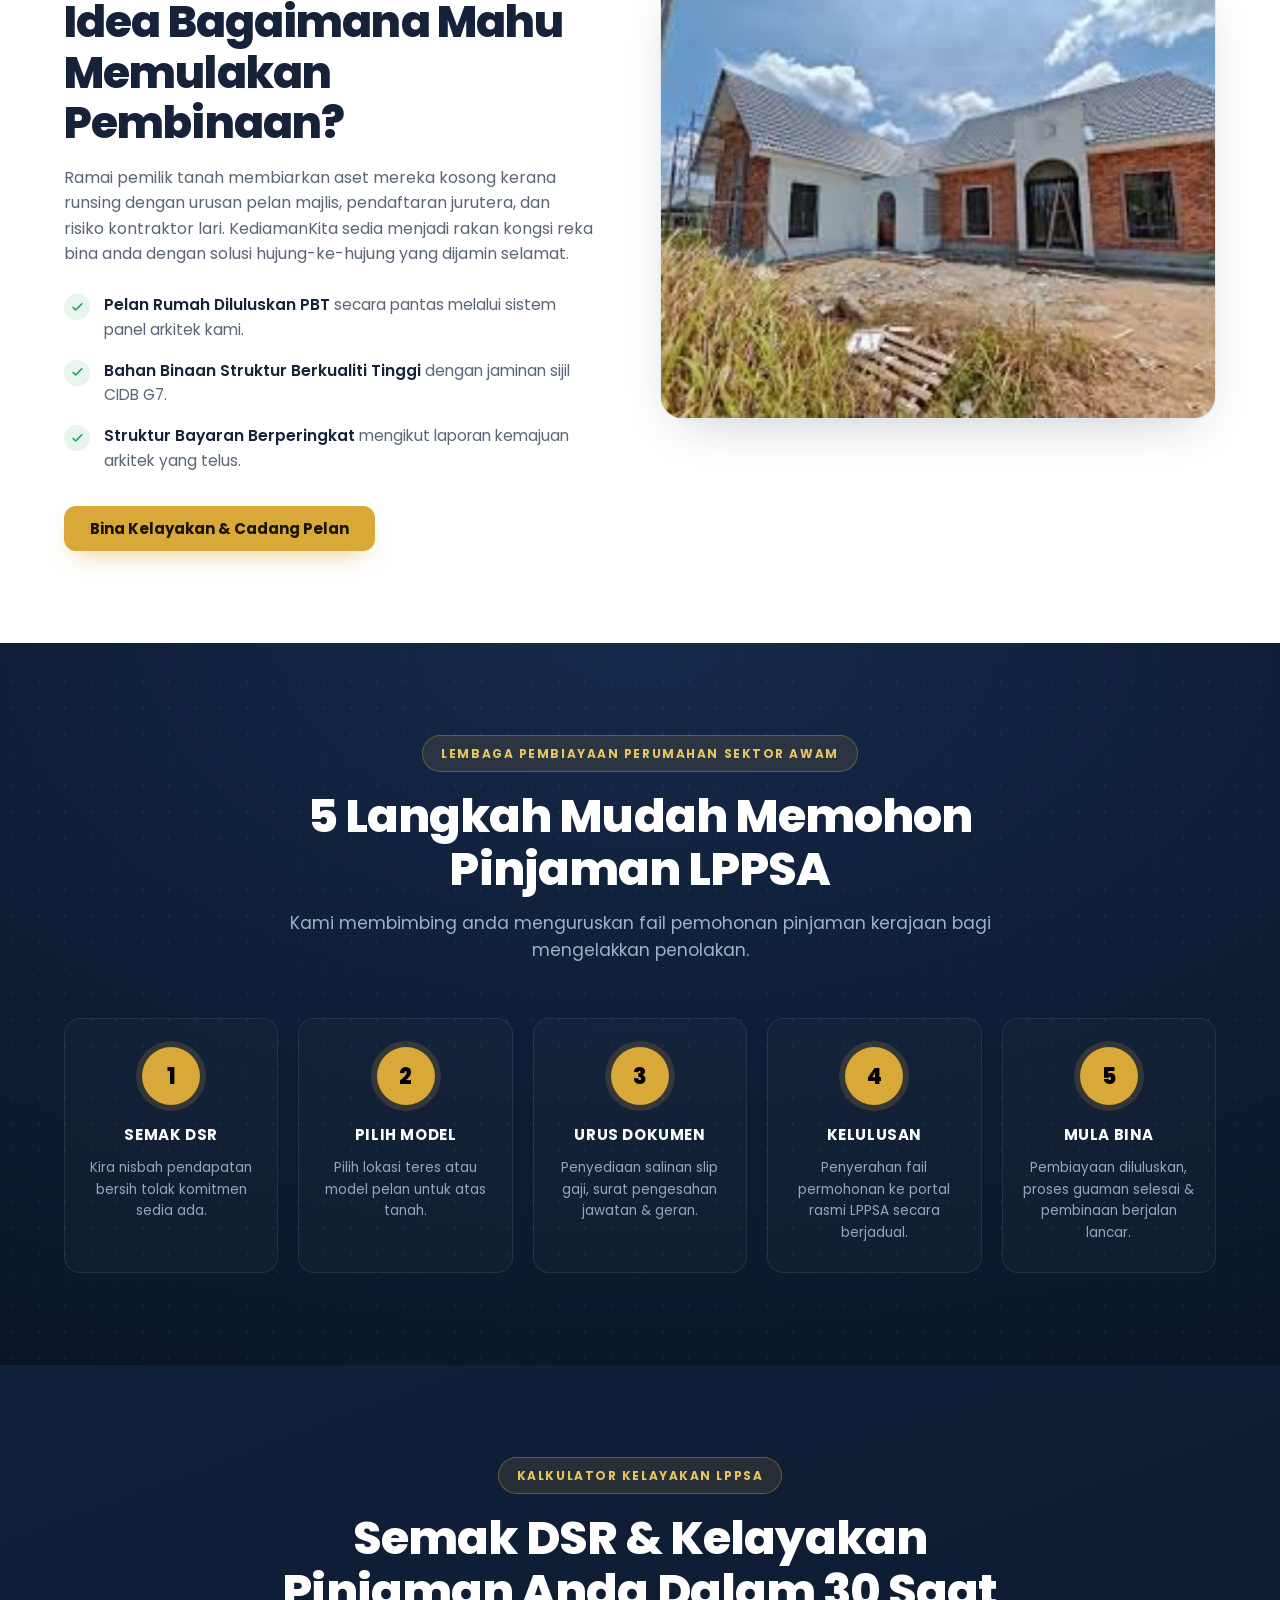
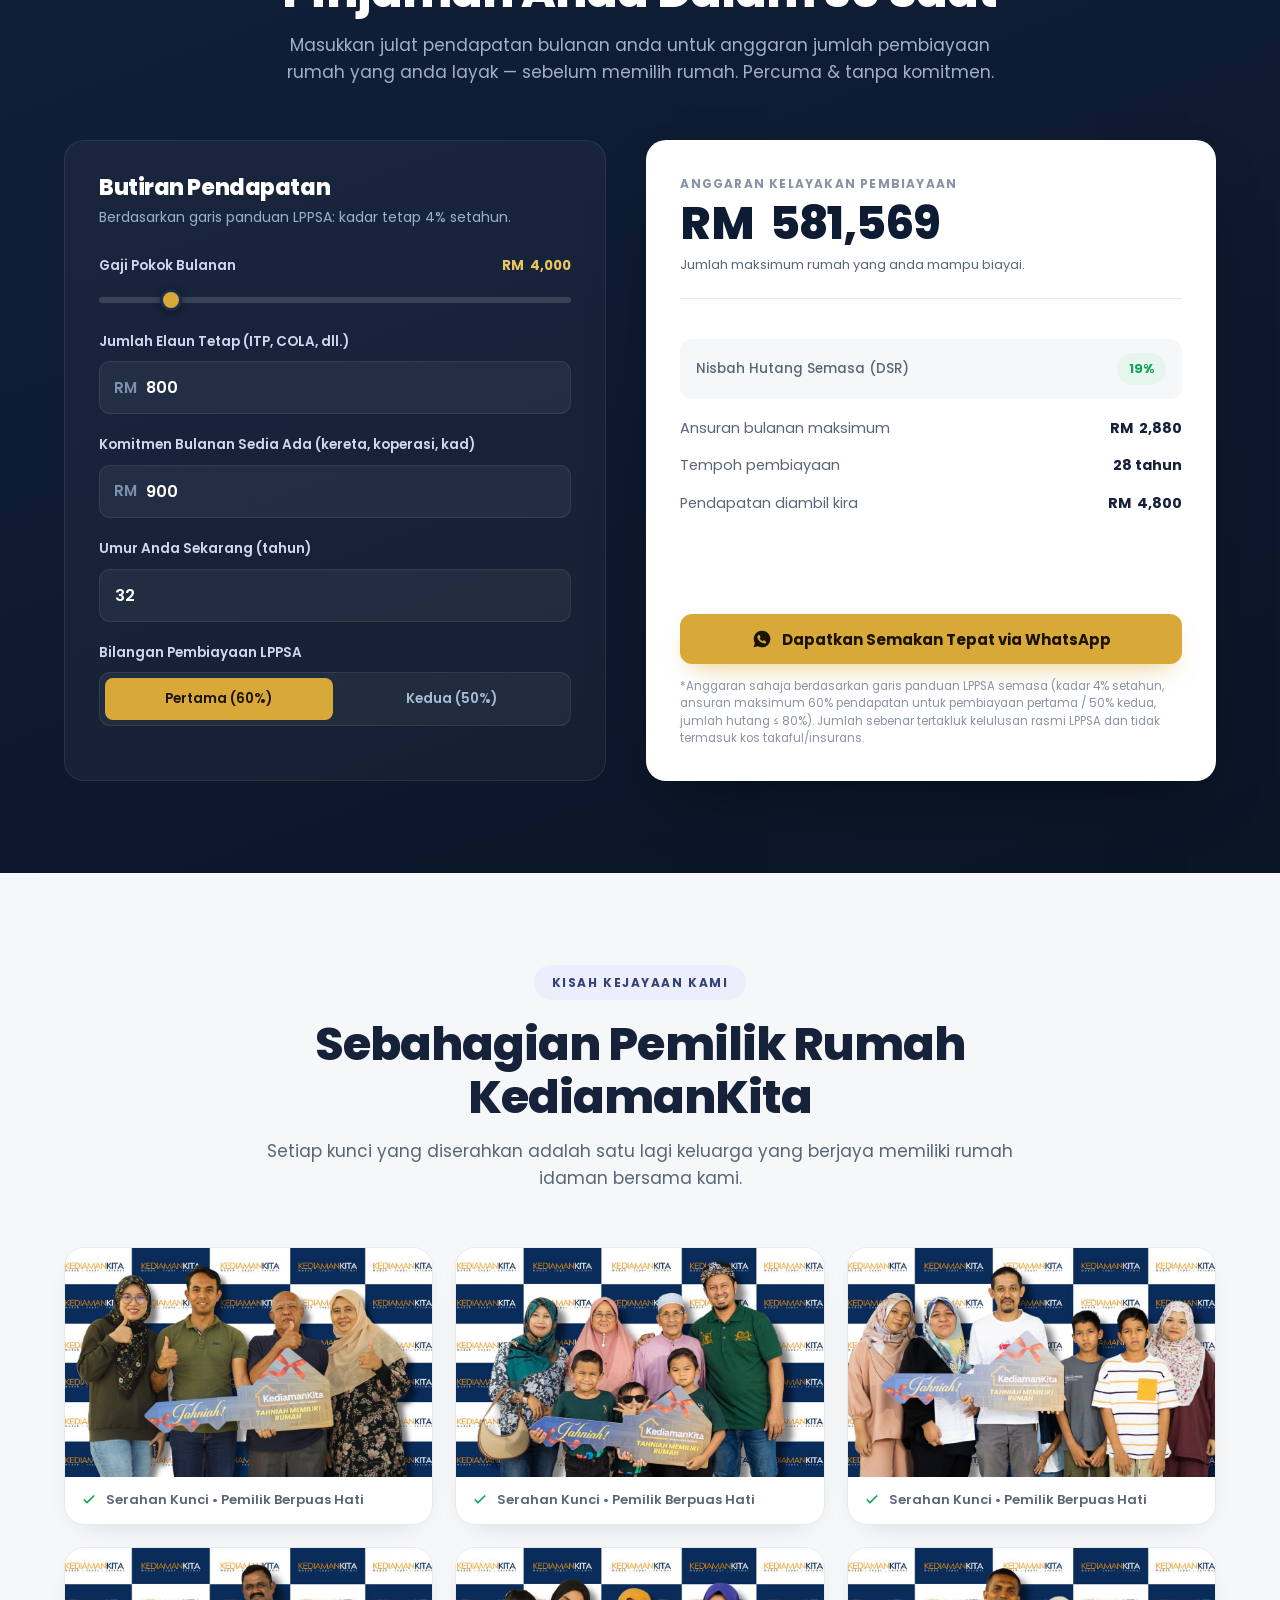
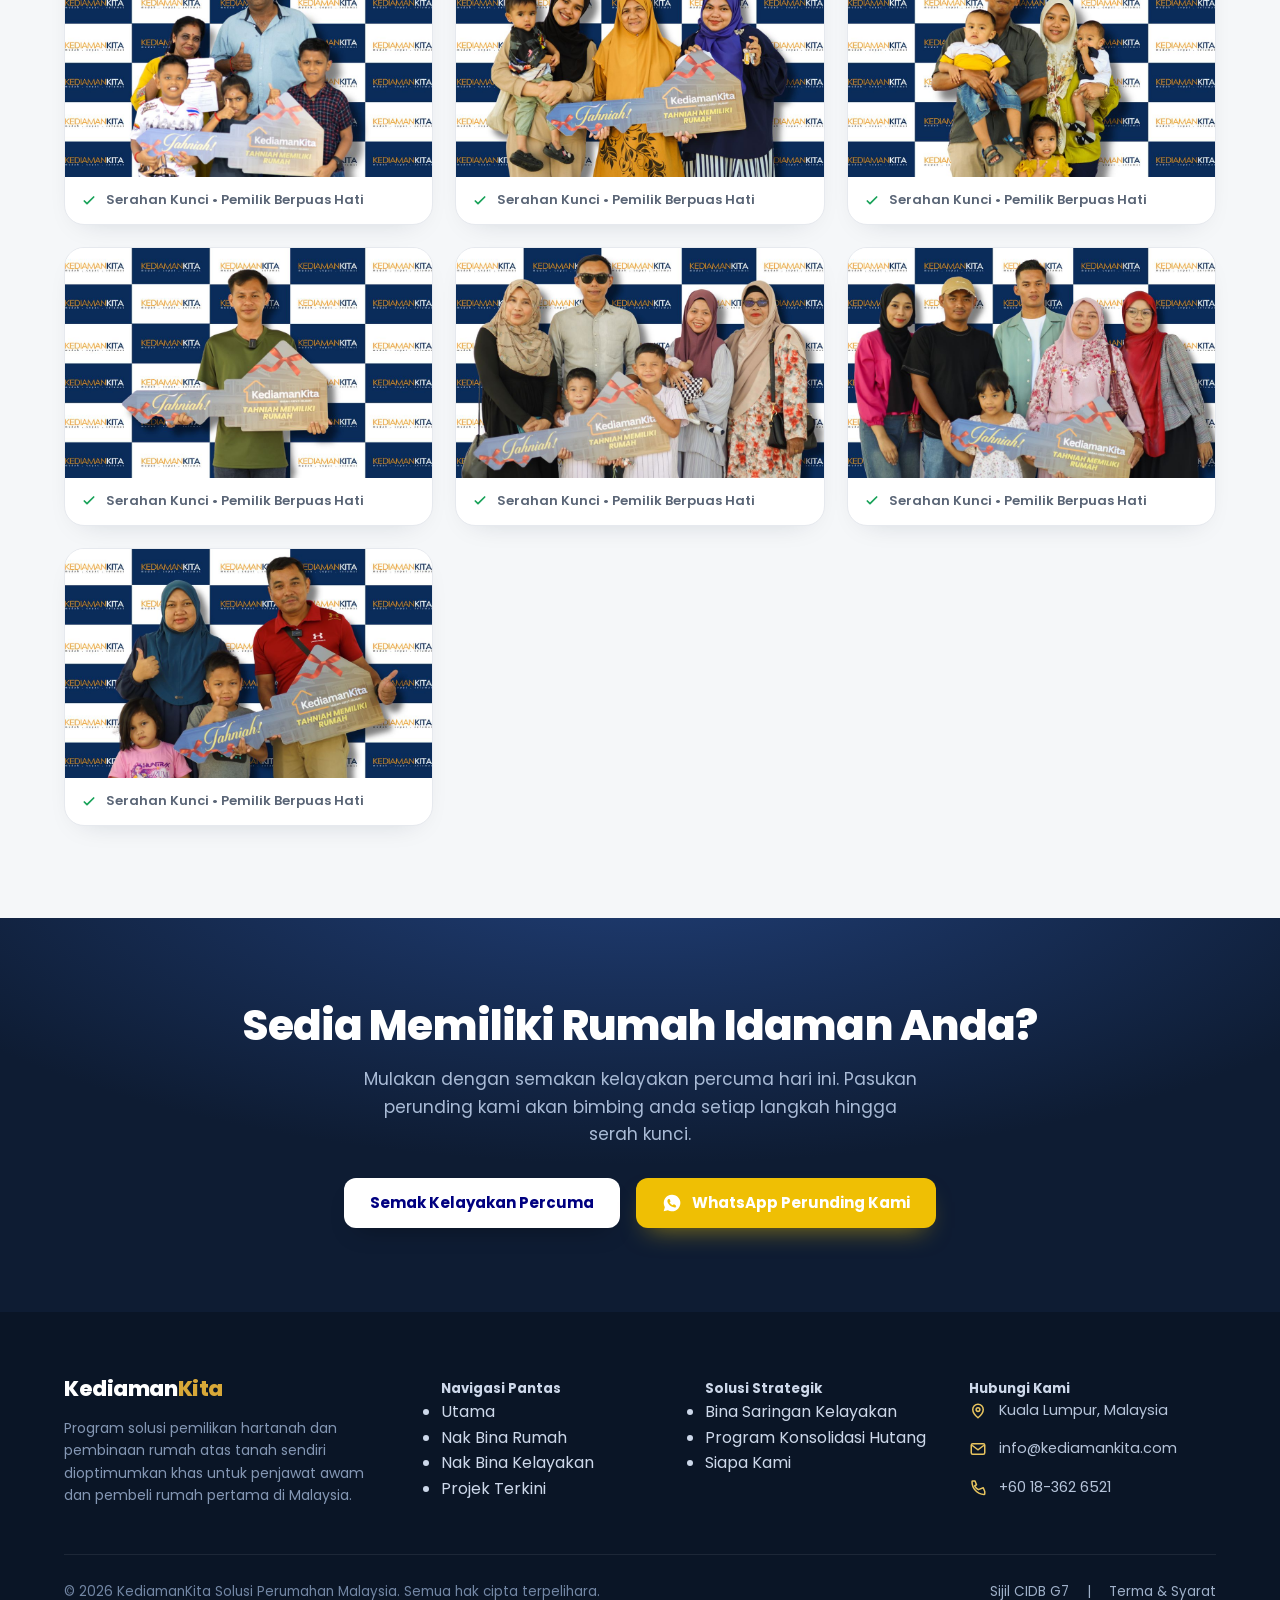
==== commit 730ebd6c: "Add files via upload" ====
--- a/index.html
+++ b/index.html
@@ -14,15 +14,12 @@
 <header>
   <div class="wrap nav">
     <a href="index.html" class="brand" aria-label="KediamanKita"><img class="brand-logo" src="assets/logo.png" alt="KediamanKita"></a>
-    <nav class="links"><a href="projek-perumahan.html">Projek Perumahan</a><a href="bina-atas-tanah.html">Bina Atas Tanah</a><a href="bina-banglo.html">Bina Banglo</a><a href="bina-kelayakan.html">Bina Kelayakan</a><a href="tentang-kami.html">Tentang Kami</a></nav>
-    <a href="bina-kelayakan.html" class="nav-cta"><span class="dot"></span>Tak Layak LPPSA? Semak Sini</a>
+    <nav class="links"><a href="index.html" class="active">UTAMA</a><a href="bina-banglo.html">NAK BINA RUMAH</a><a href="bina-kelayakan.html">NAK BINA KELAYAKAN</a><a href="tentang-kami.html">SIAPA KAMI</a></nav>
+    <a href="https://wa.me/60183626521" target="_blank" rel="noopener" class="nav-cta"><span class="dot"></span>Hubungi Kami</a>
     <button class="burger" id="burger" aria-label="Menu"><span></span><span></span><span></span></button>
   </div>
 </header>
-<div class="mobile-menu" id="mobileMenu">
-  <a href="projek-perumahan.html">Projek Perumahan</a><a href="bina-atas-tanah.html">Bina Atas Tanah</a><a href="bina-banglo.html">Bina Banglo</a><a href="bina-kelayakan.html">Bina Kelayakan</a><a href="tentang-kami.html">Tentang Kami</a>
-  <a href="bina-kelayakan.html" class="nav-cta"><span class="dot"></span>Tak Layak LPPSA? Semak Sini</a>
-</div>
+<div class="mobile-menu" id="mobileMenu"><a href="index.html" class="active">UTAMA</a><a href="bina-banglo.html">NAK BINA RUMAH</a><a href="bina-kelayakan.html">NAK BINA KELAYAKAN</a><a href="tentang-kami.html">SIAPA KAMI</a><a href="https://wa.me/60183626521" target="_blank" rel="noopener" class="nav-cta"><span class="dot"></span>Hubungi Kami</a></div>
 <!-- ============ HERO ============ -->
 <section class="hero" id="utama">
   <div class="dots"></div>
@@ -125,69 +122,14 @@
     <div class="sec-head rv">
       <span class="eyebrow light">Katalog Projek &amp; Reka Bina</span>
       <h2>Rangkaian Kediaman Terbaik Kami</h2>
-      <p>Sama ada anda ingin membina kediaman di atas tanah lot sendiri ataupun membeli kediaman unit teres yang strategik, kami sedia merealisasikannya.</p>
+      <p>Sama ada anda ingin membina banglo di atas tanah sendiri ataupun memiliki unit teres mampu milik yang strategik, kami sedia merealisasikannya.</p>
     </div>
     <div class="filterbar rv">
-      <button class="filt active" data-f="all">Semua Projek</button>
-      <button class="filt" data-f="tanah">Bina Atas Tanah</button>
-      <button class="filt" data-f="teres">Projek Teres</button>
-    </div>
-    <div class="proj-grid">
-      <article class="proj rv" data-cat="tanah">
-        <div class="img"><span class="badge">Bina Atas Tanah</span>
-          <img src="assets/dahlia.jpg" alt="Dahlia Modern Cottage">
-        </div>
-        <div class="body">
-          <h3>Dahlia Modern Cottage</h3>
-          <p class="desc">Pilihan kegemaran keluarga muda untuk pembinaan bajet sederhana berprestij.</p>
-          <div class="specs">
-            <div class="spec"><svg viewBox="0 0 24 24" fill="none"><path d="M3 18v-5a3 3 0 0 1 3-3h12a3 3 0 0 1 3 3v5M3 18v2M21 18v2M6 10V8a2 2 0 0 1 2-2h8a2 2 0 0 1 2 2v2" stroke="currentColor" stroke-width="2" stroke-linecap="round"/></svg>3 Bilik Tidur + 2 Bilik Air</div>
-            <div class="spec"><svg viewBox="0 0 24 24" fill="none"><path d="M3 7V3h4M21 7V3h-4M3 17v4h4M21 17v4h-4M3 12h18" stroke="currentColor" stroke-width="2" stroke-linecap="round"/></svg>Luas Rumah: 1,100 Kaki Persegi</div>
-            <div class="spec"><svg viewBox="0 0 24 24" fill="none"><circle cx="12" cy="12" r="9" stroke="currentColor" stroke-width="2"/><path d="M12 8v4l3 2" stroke="currentColor" stroke-width="2" stroke-linecap="round"/></svg>Tempoh Bina: 4 - 6 Bulan</div>
-          </div>
-          <div class="foot">
-            <div><div class="price-lbl">Unjuran Harga Dari</div><div class="price">RM 148,000</div></div>
-            <a href="#kalkulator" class="btn btn-dark">Semak Kelayakan</a>
-          </div>
-        </div>
-      </article>
-      <article class="proj rv" data-cat="tanah">
-        <div class="img"><span class="badge">Bina Atas Tanah</span>
-          <img src="assets/kenanga.jpg" alt="Kenanga Grand Residence">
-        </div>
-        <div class="body">
-          <h3>Kenanga Grand Residence</h3>
-          <p class="desc">Rekaan luas premium, reka bentuk bumbung tinggi dan pencahayaan semulajadi maksima.</p>
-          <div class="specs">
-            <div class="spec"><svg viewBox="0 0 24 24" fill="none"><path d="M3 18v-5a3 3 0 0 1 3-3h12a3 3 0 0 1 3 3v5M3 18v2M21 18v2M6 10V8a2 2 0 0 1 2-2h8a2 2 0 0 1 2 2v2" stroke="currentColor" stroke-width="2" stroke-linecap="round"/></svg>4 Bilik Tidur + 3 Bilik Air</div>
-            <div class="spec"><svg viewBox="0 0 24 24" fill="none"><path d="M3 7V3h4M21 7V3h-4M3 17v4h4M21 17v4h-4M3 12h18" stroke="currentColor" stroke-width="2" stroke-linecap="round"/></svg>Luas Rumah: 1,600 Kaki Persegi</div>
-            <div class="spec"><svg viewBox="0 0 24 24" fill="none"><circle cx="12" cy="12" r="9" stroke="currentColor" stroke-width="2"/><path d="M12 8v4l3 2" stroke="currentColor" stroke-width="2" stroke-linecap="round"/></svg>Tempoh Bina: 5 - 7 Bulan</div>
-          </div>
-          <div class="foot">
-            <div><div class="price-lbl">Unjuran Harga Dari</div><div class="price">RM 210,000</div></div>
-            <a href="#kalkulator" class="btn btn-dark">Semak Kelayakan</a>
-          </div>
-        </div>
-      </article>
-      <article class="proj rv" data-cat="teres">
-        <div class="img"><span class="badge">Projek Teres</span>
-          <img src="assets/taman.jpg" alt="Taman Murni Teres 1 Tingkat">
-        </div>
-        <div class="body">
-          <h3>Taman Murni (Teres 1 Tingkat)</h3>
-          <p class="desc">Projek perumahan teres mesra poket di kawasan berkepadatan sederhana, berhampiran bandar.</p>
-          <div class="specs">
-            <div class="spec"><svg viewBox="0 0 24 24" fill="none"><path d="M3 18v-5a3 3 0 0 1 3-3h12a3 3 0 0 1 3 3v5M3 18v2M21 18v2M6 10V8a2 2 0 0 1 2-2h8a2 2 0 0 1 2 2v2" stroke="currentColor" stroke-width="2" stroke-linecap="round"/></svg>3 Bilik Tidur + 2 Bilik Air</div>
-            <div class="spec"><svg viewBox="0 0 24 24" fill="none"><path d="M3 7V3h4M21 7V3h-4M3 17v4h4M21 17v4h-4" stroke="currentColor" stroke-width="2" stroke-linecap="round"/></svg>Saiz Lot: 20' x 70'</div>
-            <div class="spec"><svg viewBox="0 0 24 24" fill="none"><path d="M3 21h18M5 21V8l7-4 7 4v13M9 21v-6h6v6" stroke="currentColor" stroke-width="2" stroke-linecap="round" stroke-linejoin="round"/></svg>Pegangan Bebas (Freehold)</div>
-          </div>
-          <div class="foot">
-            <div><div class="price-lbl">Harga Jualan Dari</div><div class="price">RM 245,000</div></div>
-            <a href="#kalkulator" class="btn btn-dark">Semak Kelayakan</a>
-          </div>
-        </div>
-      </article>
-    </div>
+      <button class="filt active" data-f="all">Semua</button>
+      <button class="filt" data-f="banglo">Bina Banglo</button>
+      <button class="filt" data-f="projek">Projek Terkini</button>
+    </div>
+    <div class="proj-grid"><article class="proj rv" data-cat="banglo"><div class="img"><span class="badge">Bina Banglo</span><img src="assets/banglo-basic-1.jpg" alt="Pakej Rahmah Banglo (Basic)" loading="lazy"></div><div class="body"><h3>Pakej Rahmah Banglo (Basic)</h3><p class="desc">Mampu bina atas tanah sendiri — sesuai untuk rumah permulaan, persaraan atau rumah kampung yang praktikal & selesa.</p><div class="specs"><div class="spec"><svg viewBox="0 0 24 24" fill="none"><path d="M3 7V3h4M21 7V3h-4M3 17v4h4M21 17v4h-4M3 12h18" stroke="currentColor" stroke-width="2" stroke-linecap="round"/></svg>Saiz Binaan: 350 – 1,000 kaki persegi</div><div class="spec"><svg viewBox="0 0 24 24" fill="none"><path d="M3 21h18M5 21V8l7-4 7 4v13M9 21v-6h6v6" stroke="currentColor" stroke-width="2" stroke-linecap="round" stroke-linejoin="round"/></svg>Pembinaan atas tanah sendiri</div><div class="spec"><svg viewBox="0 0 24 24" fill="none"><path d="M3 12V5a2 2 0 0 1 2-2h7l9 9-9 9-9-9Z" stroke="currentColor" stroke-width="2" stroke-linejoin="round"/></svg>Tawaran Tunai Sahaja</div></div><div class="foot"><div><div class="price-lbl">Harga Pembinaan Dari</div><div class="price">RM 49,000</div></div><a href="bina-banglo.html" class="btn btn-dark">Lihat Butiran</a></div></div></article><article class="proj rv" data-cat="banglo"><div class="img"><span class="badge">Bina Banglo</span><img src="assets/banglo-std-1.jpg" alt="Pakej Standard Banglo" loading="lazy"></div><div class="body"><h3>Pakej Standard Banglo</h3><p class="desc">Rumah banglo moden & selesa atas tanah sendiri mengikut bajet, dengan pilihan pembiayaan yang fleksibel.</p><div class="specs"><div class="spec"><svg viewBox="0 0 24 24" fill="none"><path d="M3 7V3h4M21 7V3h-4M3 17v4h4M21 17v4h-4M3 12h18" stroke="currentColor" stroke-width="2" stroke-linecap="round"/></svg>Saiz Binaan: 850 – 1,500 kaki persegi</div><div class="spec"><svg viewBox="0 0 24 24" fill="none"><path d="M3 21h18M5 21V8l7-4 7 4v13M9 21v-6h6v6" stroke="currentColor" stroke-width="2" stroke-linecap="round" stroke-linejoin="round"/></svg>Untuk pemilik tanah sendiri</div><div class="spec"><svg viewBox="0 0 24 24" fill="none"><path d="M3 12V5a2 2 0 0 1 2-2h7l9 9-9 9-9-9Z" stroke="currentColor" stroke-width="2" stroke-linejoin="round"/></svg>LPPSA / Bank / KWSP / Tunai</div></div><div class="foot"><div><div class="price-lbl">Harga Pembinaan Dari</div><div class="price">RM 150,000</div></div><a href="bina-banglo.html" class="btn btn-dark">Lihat Butiran</a></div></div></article><article class="proj rv" data-cat="projek"><div class="img"><span class="badge">Projek Terkini</span><img src="assets/projek-intan.jpg" alt="Taman Lekir Intan, Perak" loading="lazy"></div><div class="body"><h3>Taman Lekir Intan, Perak</h3><p class="desc">22 unit rumah teres 1 tingkat mampu milik dalam persekitaran tenang & strategik di Lekir.</p><div class="specs"><div class="spec"><svg viewBox="0 0 24 24" fill="none"><path d="M3 18v-5a3 3 0 0 1 3-3h12a3 3 0 0 1 3 3v5M3 18v2M21 18v2M6 10V8a2 2 0 0 1 2-2h8a2 2 0 0 1 2 2v2" stroke="currentColor" stroke-width="2" stroke-linecap="round"/></svg>3 Bilik + 2 Bilik Air</div><div class="spec"><svg viewBox="0 0 24 24" fill="none"><path d="M3 7V3h4M21 7V3h-4M3 17v4h4M21 17v4h-4M3 12h18" stroke="currentColor" stroke-width="2" stroke-linecap="round"/></svg>Saiz Tanah 20 × 65</div><div class="spec"><svg viewBox="0 0 24 24" fill="none"><path d="M3 12V5a2 2 0 0 1 2-2h7l9 9-9 9-9-9Z" stroke="currentColor" stroke-width="2" stroke-linejoin="round"/></svg>Rebat Tunai RM100k</div></div><div class="foot"><div><div class="price-lbl">Harga Bermula Dari</div><div class="price">RM 288,000</div></div><a href="projek-perumahan.html" class="btn btn-dark">Lihat Butiran</a></div></div></article><article class="proj rv" data-cat="projek"><div class="img"><span class="badge">Projek Terkini</span><img src="assets/projek-sejahtera.jpg" alt="Taman Lekir Sejahtera, Perak" loading="lazy"></div><div class="body"><h3>Taman Lekir Sejahtera, Perak</h3><p class="desc">47 unit rumah teres 1 tingkat mampu milik, sesuai untuk pembeli rumah pertama & keluarga.</p><div class="specs"><div class="spec"><svg viewBox="0 0 24 24" fill="none"><path d="M3 18v-5a3 3 0 0 1 3-3h12a3 3 0 0 1 3 3v5M3 18v2M21 18v2M6 10V8a2 2 0 0 1 2-2h8a2 2 0 0 1 2 2v2" stroke="currentColor" stroke-width="2" stroke-linecap="round"/></svg>3 Bilik + 2 Bilik Air</div><div class="spec"><svg viewBox="0 0 24 24" fill="none"><path d="M3 7V3h4M21 7V3h-4M3 17v4h4M21 17v4h-4M3 12h18" stroke="currentColor" stroke-width="2" stroke-linecap="round"/></svg>Saiz Tanah 20 × 82</div><div class="spec"><svg viewBox="0 0 24 24" fill="none"><path d="M3 12V5a2 2 0 0 1 2-2h7l9 9-9 9-9-9Z" stroke="currentColor" stroke-width="2" stroke-linejoin="round"/></svg>Rebat Tunai RM100k</div></div><div class="foot"><div><div class="price-lbl">Harga Bermula Dari</div><div class="price">RM 260,000</div></div><a href="projek-perumahan.html" class="btn btn-dark">Lihat Butiran</a></div></div></article><article class="proj rv" data-cat="projek"><div class="img"><span class="badge">Projek Terkini</span><img src="assets/projek-chenderiang.jpg" alt="Taman Seri Chenderiang, Tapah" loading="lazy"></div><div class="body"><h3>Taman Seri Chenderiang, Tapah</h3><p class="desc">12 unit rumah teres 1 tingkat mampu milik di lokasi tenang & strategik di Chenderiang.</p><div class="specs"><div class="spec"><svg viewBox="0 0 24 24" fill="none"><path d="M3 18v-5a3 3 0 0 1 3-3h12a3 3 0 0 1 3 3v5M3 18v2M21 18v2M6 10V8a2 2 0 0 1 2-2h8a2 2 0 0 1 2 2v2" stroke="currentColor" stroke-width="2" stroke-linecap="round"/></svg>3 Bilik + 2 Bilik Air</div><div class="spec"><svg viewBox="0 0 24 24" fill="none"><path d="M3 7V3h4M21 7V3h-4M3 17v4h4M21 17v4h-4M3 12h18" stroke="currentColor" stroke-width="2" stroke-linecap="round"/></svg>Saiz Tanah 20 × 70</div><div class="spec"><svg viewBox="0 0 24 24" fill="none"><path d="M3 12V5a2 2 0 0 1 2-2h7l9 9-9 9-9-9Z" stroke="currentColor" stroke-width="2" stroke-linejoin="round"/></svg>Rebat Tunai RM100k</div></div><div class="foot"><div><div class="price-lbl">Harga Bermula Dari</div><div class="price">RM 260,000</div></div><a href="projek-perumahan.html" class="btn btn-dark">Lihat Butiran</a></div></div></article><article class="proj rv" data-cat="projek"><div class="img"><span class="badge">Projek Terkini</span><img src="assets/projek-tapah.jpg" alt="Taman Universiti Tapah Fasa 5" loading="lazy"></div><div class="body"><h3>Taman Universiti Tapah Fasa 5</h3><p class="desc">33 unit rumah teres 1 tingkat mampu milik berhampiran UiTM Tapah — sesuai pelaburan & keluarga muda.</p><div class="specs"><div class="spec"><svg viewBox="0 0 24 24" fill="none"><path d="M3 18v-5a3 3 0 0 1 3-3h12a3 3 0 0 1 3 3v5M3 18v2M21 18v2M6 10V8a2 2 0 0 1 2-2h8a2 2 0 0 1 2 2v2" stroke="currentColor" stroke-width="2" stroke-linecap="round"/></svg>3 Bilik + 2 Bilik Air</div><div class="spec"><svg viewBox="0 0 24 24" fill="none"><path d="M3 7V3h4M21 7V3h-4M3 17v4h4M21 17v4h-4M3 12h18" stroke="currentColor" stroke-width="2" stroke-linecap="round"/></svg>Saiz Tanah 20 × 70</div><div class="spec"><svg viewBox="0 0 24 24" fill="none"><path d="M3 12V5a2 2 0 0 1 2-2h7l9 9-9 9-9-9Z" stroke="currentColor" stroke-width="2" stroke-linejoin="round"/></svg>Rebat Tunai RM100k</div></div><div class="foot"><div><div class="price-lbl">Harga Bermula Dari</div><div class="price">RM 260,000</div></div><a href="projek-perumahan.html" class="btn btn-dark">Lihat Butiran</a></div></div></article></div>
   </div>
 </section>
 
@@ -310,26 +252,10 @@
   <div class="wrap">
     <div class="sec-head rv">
       <span class="eyebrow light">Kisah Kejayaan Kami</span>
-      <h2>Apa Kata Pemilik Rumah KediamanKita?</h2>
-    </div>
-    <div class="tcards">
-      <div class="tcard rv">
-        <span class="q">&#8221;</span>
-        <div class="head">
-          <span class="ava">MF</span>
-          <div><div class="nm">Cikgu Mohd Farhan</div><div class="role">Guru Sekolah Menengah, Selangor</div></div>
-        </div>
-        <p class="txt">"Mulanya saya sangat bimbang kerana potongan dalam slip gaji agak tinggi disebabkan koperasi. Melalui program Bina Kelayakan dari KediamanKita, perunding membantu menstruktur semula komitmen saya sehingga pinjaman LPPSA lulus sepenuhnya!"</p>
-      </div>
-      <div class="tcard rv">
-        <span class="q">&#8221;</span>
-        <div class="head">
-          <span class="ava">SA</span>
-          <div><div class="nm">Puan Siti Aminah</div><div class="role">Jururawat Hospital Awam, Melaka</div></div>
-        </div>
-        <p class="txt">"Saya ada tanah sendiri peninggalan keluarga di kampung. Risau ditipu kontraktor sehinggalah berjumpa dengan wakil KediamanKita. Urusan dari pelan kelulusan majlis hingga pembinaan diselesaikan satu pintu sahaja. Sangat memudahkan!"</p>
-      </div>
-    </div>
+      <h2>Sebahagian Pemilik Rumah KediamanKita</h2>
+      <p>Setiap kunci yang diserahkan adalah satu lagi keluarga yang berjaya memiliki rumah idaman bersama kami.</p>
+    </div>
+    <div class="tgal"><div class="tg rv"><img src="assets/testi-1.jpg" alt="Pemilik rumah KediamanKita" loading="lazy"><div class="cap"><svg viewBox="0 0 24 24" fill="none"><path d="m5 12 4 4 10-10" stroke="currentColor" stroke-width="2.6" stroke-linecap="round" stroke-linejoin="round"/></svg>Serahan Kunci • Pemilik Berpuas Hati</div></div><div class="tg rv"><img src="assets/testi-2.jpg" alt="Pemilik rumah KediamanKita" loading="lazy"><div class="cap"><svg viewBox="0 0 24 24" fill="none"><path d="m5 12 4 4 10-10" stroke="currentColor" stroke-width="2.6" stroke-linecap="round" stroke-linejoin="round"/></svg>Serahan Kunci • Pemilik Berpuas Hati</div></div><div class="tg rv"><img src="assets/testi-3.jpg" alt="Pemilik rumah KediamanKita" loading="lazy"><div class="cap"><svg viewBox="0 0 24 24" fill="none"><path d="m5 12 4 4 10-10" stroke="currentColor" stroke-width="2.6" stroke-linecap="round" stroke-linejoin="round"/></svg>Serahan Kunci • Pemilik Berpuas Hati</div></div><div class="tg rv"><img src="assets/testi-4.jpg" alt="Pemilik rumah KediamanKita" loading="lazy"><div class="cap"><svg viewBox="0 0 24 24" fill="none"><path d="m5 12 4 4 10-10" stroke="currentColor" stroke-width="2.6" stroke-linecap="round" stroke-linejoin="round"/></svg>Serahan Kunci • Pemilik Berpuas Hati</div></div><div class="tg rv"><img src="assets/testi-5.jpg" alt="Pemilik rumah KediamanKita" loading="lazy"><div class="cap"><svg viewBox="0 0 24 24" fill="none"><path d="m5 12 4 4 10-10" stroke="currentColor" stroke-width="2.6" stroke-linecap="round" stroke-linejoin="round"/></svg>Serahan Kunci • Pemilik Berpuas Hati</div></div><div class="tg rv"><img src="assets/testi-6.jpg" alt="Pemilik rumah KediamanKita" loading="lazy"><div class="cap"><svg viewBox="0 0 24 24" fill="none"><path d="m5 12 4 4 10-10" stroke="currentColor" stroke-width="2.6" stroke-linecap="round" stroke-linejoin="round"/></svg>Serahan Kunci • Pemilik Berpuas Hati</div></div><div class="tg rv"><img src="assets/testi-7.jpg" alt="Pemilik rumah KediamanKita" loading="lazy"><div class="cap"><svg viewBox="0 0 24 24" fill="none"><path d="m5 12 4 4 10-10" stroke="currentColor" stroke-width="2.6" stroke-linecap="round" stroke-linejoin="round"/></svg>Serahan Kunci • Pemilik Berpuas Hati</div></div><div class="tg rv"><img src="assets/testi-8.jpg" alt="Pemilik rumah KediamanKita" loading="lazy"><div class="cap"><svg viewBox="0 0 24 24" fill="none"><path d="m5 12 4 4 10-10" stroke="currentColor" stroke-width="2.6" stroke-linecap="round" stroke-linejoin="round"/></svg>Serahan Kunci • Pemilik Berpuas Hati</div></div><div class="tg rv"><img src="assets/testi-9.jpg" alt="Pemilik rumah KediamanKita" loading="lazy"><div class="cap"><svg viewBox="0 0 24 24" fill="none"><path d="m5 12 4 4 10-10" stroke="currentColor" stroke-width="2.6" stroke-linecap="round" stroke-linejoin="round"/></svg>Serahan Kunci • Pemilik Berpuas Hati</div></div><div class="tg rv"><img src="assets/testi-10.jpg" alt="Pemilik rumah KediamanKita" loading="lazy"><div class="cap"><svg viewBox="0 0 24 24" fill="none"><path d="m5 12 4 4 10-10" stroke="currentColor" stroke-width="2.6" stroke-linecap="round" stroke-linejoin="round"/></svg>Serahan Kunci • Pemilik Berpuas Hati</div></div></div>
   </div>
 </section>
 
@@ -340,7 +266,7 @@
     <p>Mulakan dengan semakan kelayakan percuma hari ini. Pasukan perunding kami akan bimbing anda setiap langkah hingga serah kunci.</p>
     <div class="row">
       <a href="#kalkulator" class="btn btn-white">Semak Kelayakan Percuma</a>
-      <a href="#" class="btn btn-wa" id="waCta"><svg class="icon" viewBox="0 0 24 24" fill="currentColor"><path d="M12 2a10 10 0 0 0-8.6 15l-1.4 5 5.1-1.3A10 10 0 1 0 12 2Zm5.3 14.1c-.2.6-1.3 1.2-1.8 1.2-.5.1-1 .2-3.3-.7-2.8-1.1-4.5-3.9-4.6-4.1-.1-.2-1.1-1.4-1.1-2.7s.7-1.9 1-2.2c.2-.2.5-.3.7-.3h.5c.2 0 .4 0 .6.5l.8 1.9c.1.2.1.4 0 .5l-.3.5-.4.4c-.1.1-.3.3-.1.5.1.3.7 1.1 1.4 1.7.9.8 1.7 1.1 2 1.2.2.1.4.1.5-.1l.6-.7c.2-.2.3-.2.5-.1l1.8.8c.2.1.4.2.4.3.1.1.1.6-.1 1.1Z"/></svg>WhatsApp Perunding Kami</a>
+      <a href="#" class="btn btn-wa js-wa" id="waCta"><svg class="icon" viewBox="0 0 24 24" fill="currentColor"><path d="M12 2a10 10 0 0 0-8.6 15l-1.4 5 5.1-1.3A10 10 0 1 0 12 2Zm5.3 14.1c-.2.6-1.3 1.2-1.8 1.2-.5.1-1 .2-3.3-.7-2.8-1.1-4.5-3.9-4.6-4.1-.1-.2-1.1-1.4-1.1-2.7s.7-1.9 1-2.2c.2-.2.5-.3.7-.3h.5c.2 0 .4 0 .6.5l.8 1.9c.1.2.1.4 0 .5l-.3.5-.4.4c-.1.1-.3.3-.1.5.1.3.7 1.1 1.4 1.7.9.8 1.7 1.1 2 1.2.2.1.4.1.5-.1l.6-.7c.2-.2.3-.2.5-.1l1.8.8c.2.1.4.2.4.3.1.1.1.6-.1 1.1Z"/></svg>WhatsApp Perunding Kami</a>
     </div>
   </div>
 </section>
@@ -352,21 +278,11 @@
         <a href="index.html" class="brand"><span class="brand-name" style="color:#fff;font-size:21px">Kediaman<span class="k">Kita</span></span></a>
         <p>Program solusi pemilikan hartanah dan pembinaan rumah atas tanah sendiri dioptimumkan khas untuk penjawat awam dan pembeli rumah pertama di Malaysia.</p>
       </div>
-      <div><h5>Navigasi Pantas</h5><ul>
-        <li><a href="projek-perumahan.html">Katalog Projek</a></li>
-        <li><a href="bina-atas-tanah.html">Bina Atas Tanah Sendiri</a></li>
-        <li><a href="bina-banglo.html">Bina Banglo</a></li>
-        <li><a href="bina-kelayakan.html">Bina Kelayakan LPPSA</a></li>
-      </ul></div>
-      <div><h5>Solusi Strategik</h5><ul>
-        <li><a href="bina-kelayakan.html">Bina Saringan Kelayakan</a></li>
-        <li><a href="bina-kelayakan.html">Program Konsolidasi Hutang</a></li>
-        <li><a href="tentang-kami.html">Tentang Kami</a></li>
-      </ul></div>
+      <div><h5>Navigasi Pantas</h5><ul><li><a href="index.html">Utama</a></li><li><a href="bina-banglo.html">Nak Bina Rumah</a></li><li><a href="bina-kelayakan.html">Nak Bina Kelayakan</a></li><li><a href="projek-perumahan.html">Projek Terkini</a></li></ul></div><div><h5>Solusi Strategik</h5><ul><li><a href="bina-kelayakan.html">Bina Saringan Kelayakan</a></li><li><a href="bina-kelayakan.html">Program Konsolidasi Hutang</a></li><li><a href="tentang-kami.html">Siapa Kami</a></li></ul></div>
       <div class="foot-contact"><h5>Hubungi Kami</h5>
         <div class="ci"><svg viewBox="0 0 24 24" fill="none"><path d="M12 21s7-5.6 7-11a7 7 0 1 0-14 0c0 5.4 7 11 7 11Z" stroke="currentColor" stroke-width="2"/><circle cx="12" cy="10" r="2.5" stroke="currentColor" stroke-width="2"/></svg>Kuala Lumpur, Malaysia</div>
         <div class="ci"><svg viewBox="0 0 24 24" fill="none"><rect x="3" y="5" width="18" height="14" rx="2" stroke="currentColor" stroke-width="2"/><path d="m4 7 8 6 8-6" stroke="currentColor" stroke-width="2"/></svg>info@kediamankita.com</div>
-        <div class="ci"><svg viewBox="0 0 24 24" fill="none"><path d="M5 4h3l2 5-2.5 1.5a11 11 0 0 0 5 5L19 13l2 5v3a1 1 0 0 1-1 1A17 17 0 0 1 4 5a1 1 0 0 1 1-1Z" stroke="currentColor" stroke-width="2" stroke-linejoin="round"/></svg>+60 12-345 6789</div>
+        <div class="ci"><svg viewBox="0 0 24 24" fill="none"><path d="M5 4h3l2 5-2.5 1.5a11 11 0 0 0 5 5L19 13l2 5v3a1 1 0 0 1-1 1A17 17 0 0 1 4 5a1 1 0 0 1 1-1Z" stroke="currentColor" stroke-width="2" stroke-linejoin="round"/></svg>+60 18-362 6521</div>
       </div>
     </div>
     <div class="foot-bottom">
--- a/style.css
+++ b/style.css
@@ -340,3 +340,36 @@
 .opt.sel{border-color:var(--gold);background:rgba(216,168,56,.09)}
 .cta .row .btn{display:inline-flex}
 @media(max-width:760px){.checks,.ba{grid-template-columns:1fr}}
+
+/* ============ TESTIMONI PHOTO GALLERY ============ */
+.tgal{display:grid;grid-template-columns:repeat(auto-fit,minmax(290px,1fr));gap:22px}
+.tgal .tg{border-radius:var(--r-lg);overflow:hidden;border:1px solid var(--line);box-shadow:var(--shadow-soft);background:#fff;transition:transform .2s,box-shadow .2s}
+.tgal .tg:hover{transform:translateY(-4px);box-shadow:var(--shadow)}
+.tgal .tg img{width:100%;aspect-ratio:16/10;object-fit:cover;display:block}
+.tgal .tg .cap{display:flex;align-items:center;gap:9px;padding:13px 16px;font-size:13px;font-weight:600;color:var(--ink-soft)}
+.tgal .tg .cap svg{width:16px;height:16px;color:#1aa35a;flex:none}
+
+/* ============ PAKEJ SHOWCASE (Bina Banglo) ============ */
+.pkg{display:grid;grid-template-columns:1.02fr 1fr;gap:44px;align-items:center;margin-bottom:50px}
+.pkg:last-of-type{margin-bottom:0}
+.pkg.rev .pkg-media{order:2}
+.pkg-media{display:flex;flex-direction:column;gap:12px}
+.pkg-media .m0{border-radius:18px;overflow:hidden;border:1px solid var(--line);box-shadow:var(--shadow);aspect-ratio:16/10}
+.pkg-media .thumbs{display:grid;grid-template-columns:repeat(3,1fr);gap:12px}
+.pkg-media .thumbs .t{border-radius:12px;overflow:hidden;border:1px solid var(--line);box-shadow:var(--shadow-soft);aspect-ratio:4/3}
+.pkg-media img{width:100%;height:100%;object-fit:cover;display:block}
+.pkg-info .tier{display:inline-block;background:var(--gold);color:#1c1402;font-size:11px;font-weight:800;letter-spacing:.08em;text-transform:uppercase;padding:6px 14px;border-radius:8px;margin-bottom:14px}
+.pkg-info h3{font-size:clamp(22px,3vw,30px);margin-bottom:5px}
+.pkg-info .sub{color:var(--gold-deep);font-weight:700;font-size:14px;margin-bottom:14px}
+.pkg-info p.d{color:var(--ink-soft);font-size:15px;line-height:1.7;margin-bottom:18px}
+.pkg-info .pspecs{list-style:none;margin:0 0 20px;padding:0}
+.pkg-info .pspecs li{display:flex;align-items:flex-start;gap:11px;margin:11px 0;color:var(--ink-soft);font-size:14.5px;font-weight:500}
+.pkg-info .pspecs li svg{width:18px;height:18px;color:var(--gold-deep);flex:none;margin-top:1px}
+.pkg-price{display:flex;align-items:flex-end;gap:14px;flex-wrap:wrap;margin-bottom:20px}
+.pkg-price .pl{font-size:11.5px;color:var(--ink-faint);font-weight:600;text-transform:uppercase;letter-spacing:.05em;margin-bottom:2px}
+.pkg-price .pp{font-size:24px;font-weight:800;color:var(--navy);line-height:1.1}
+@media(max-width:860px){.pkg{grid-template-columns:1fr;gap:24px;margin-bottom:40px}.pkg.rev .pkg-media{order:0}}
+
+/* real image inside .gal cards (portfolio) */
+.gal .g .gimg{aspect-ratio:4/3;overflow:hidden}
+.gal .g .gimg img{width:100%;height:100%;object-fit:cover;display:block}
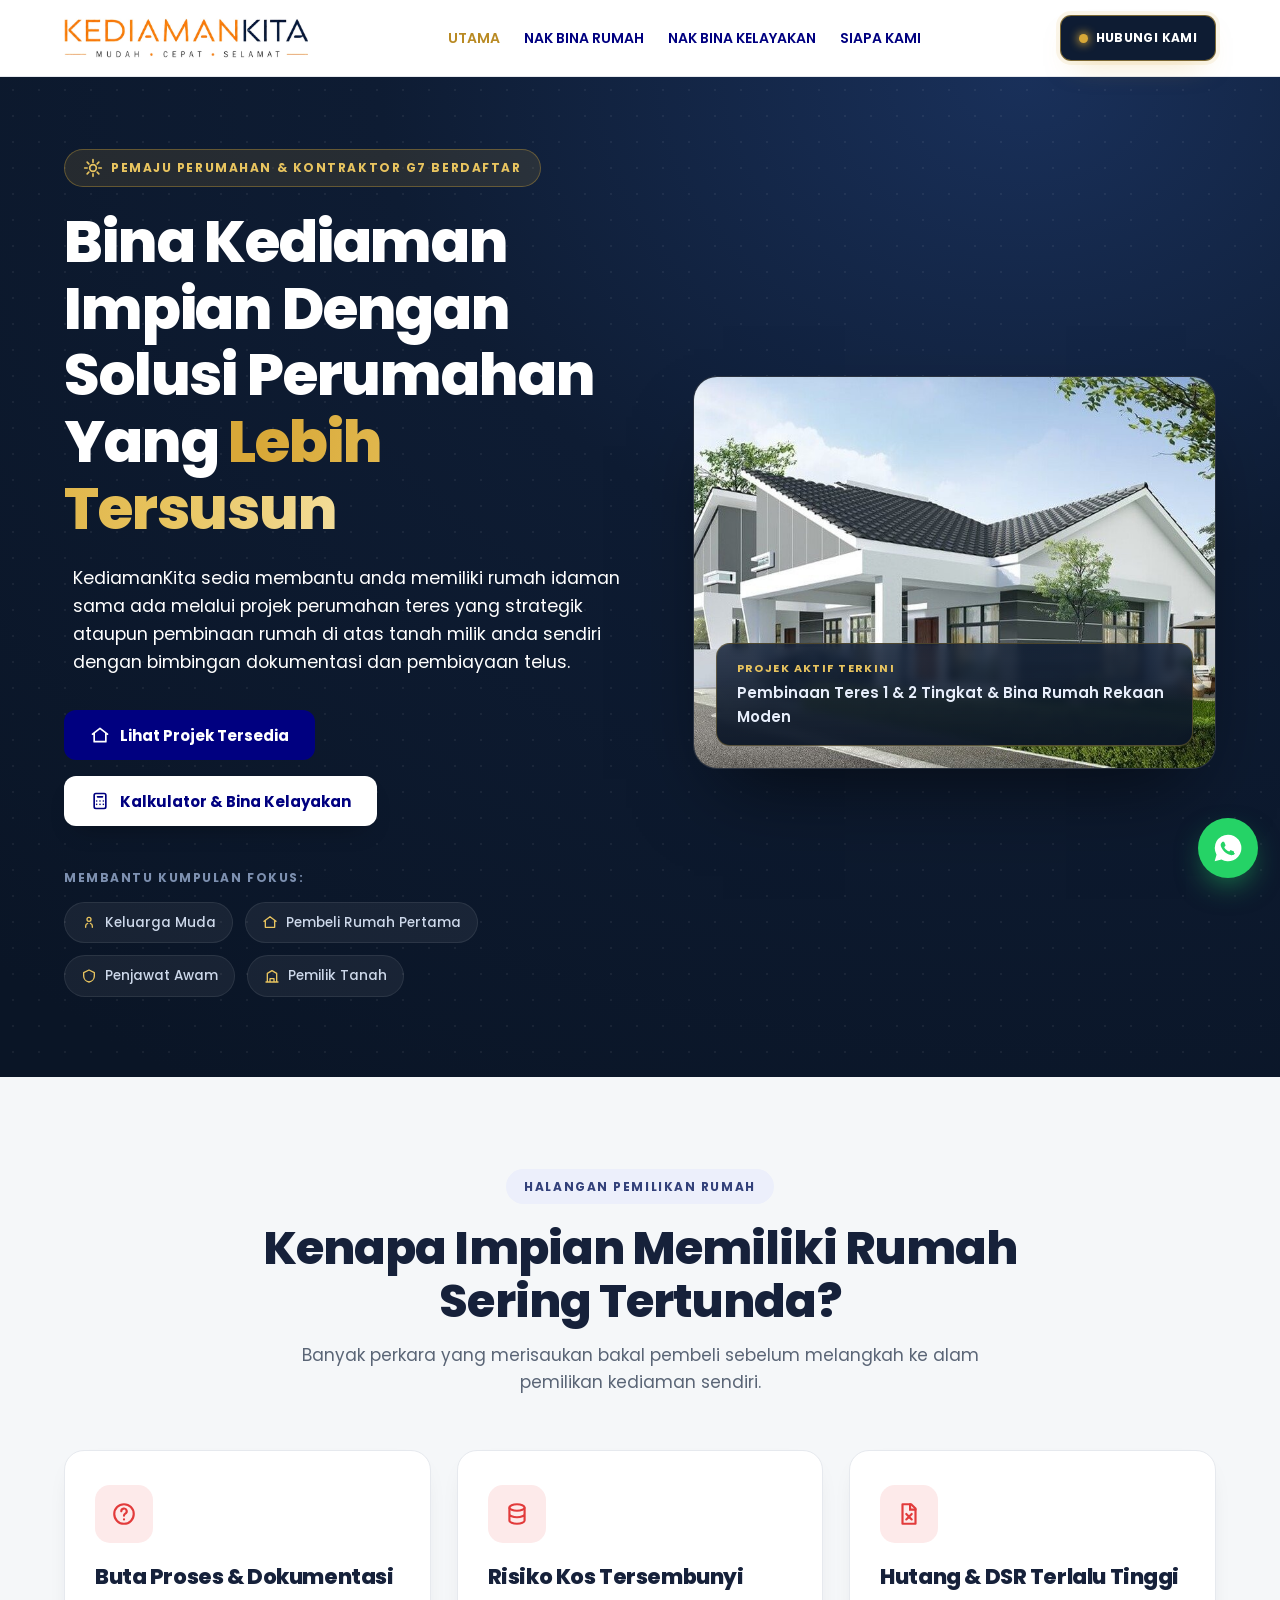
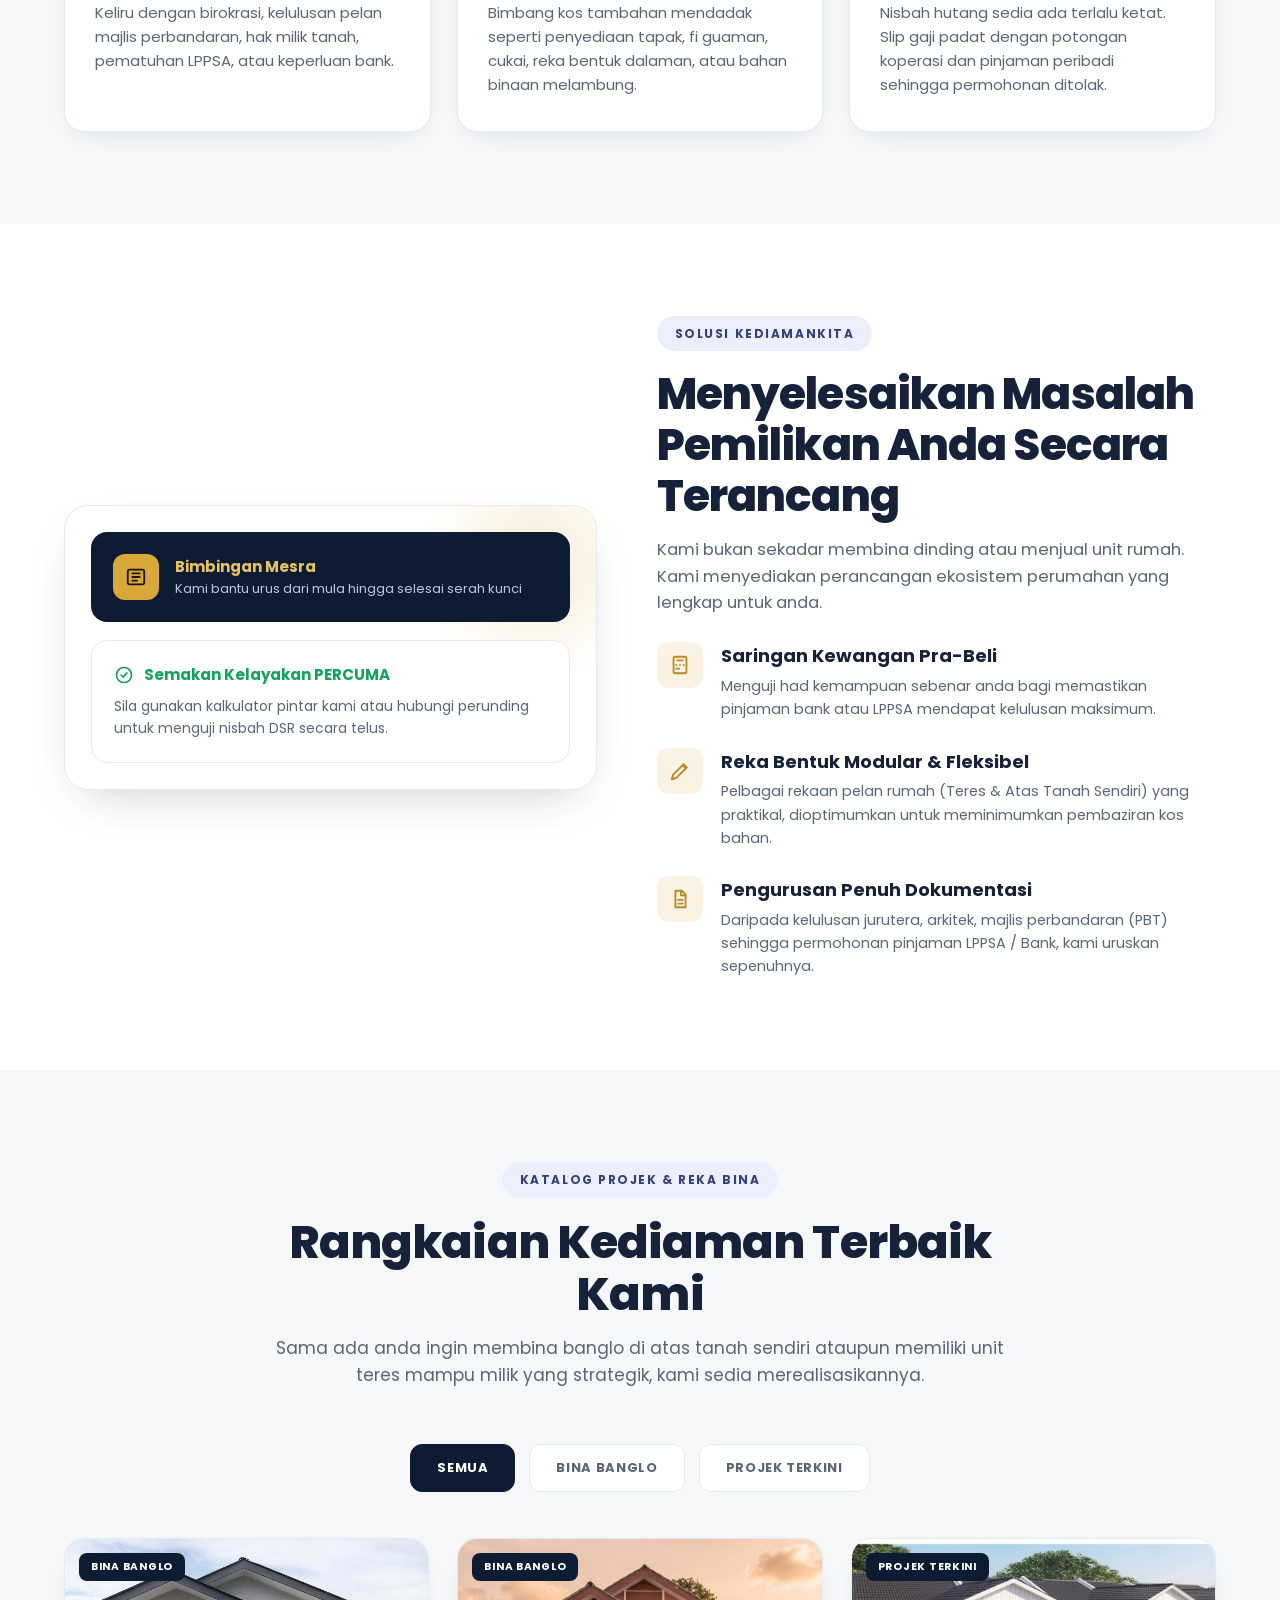
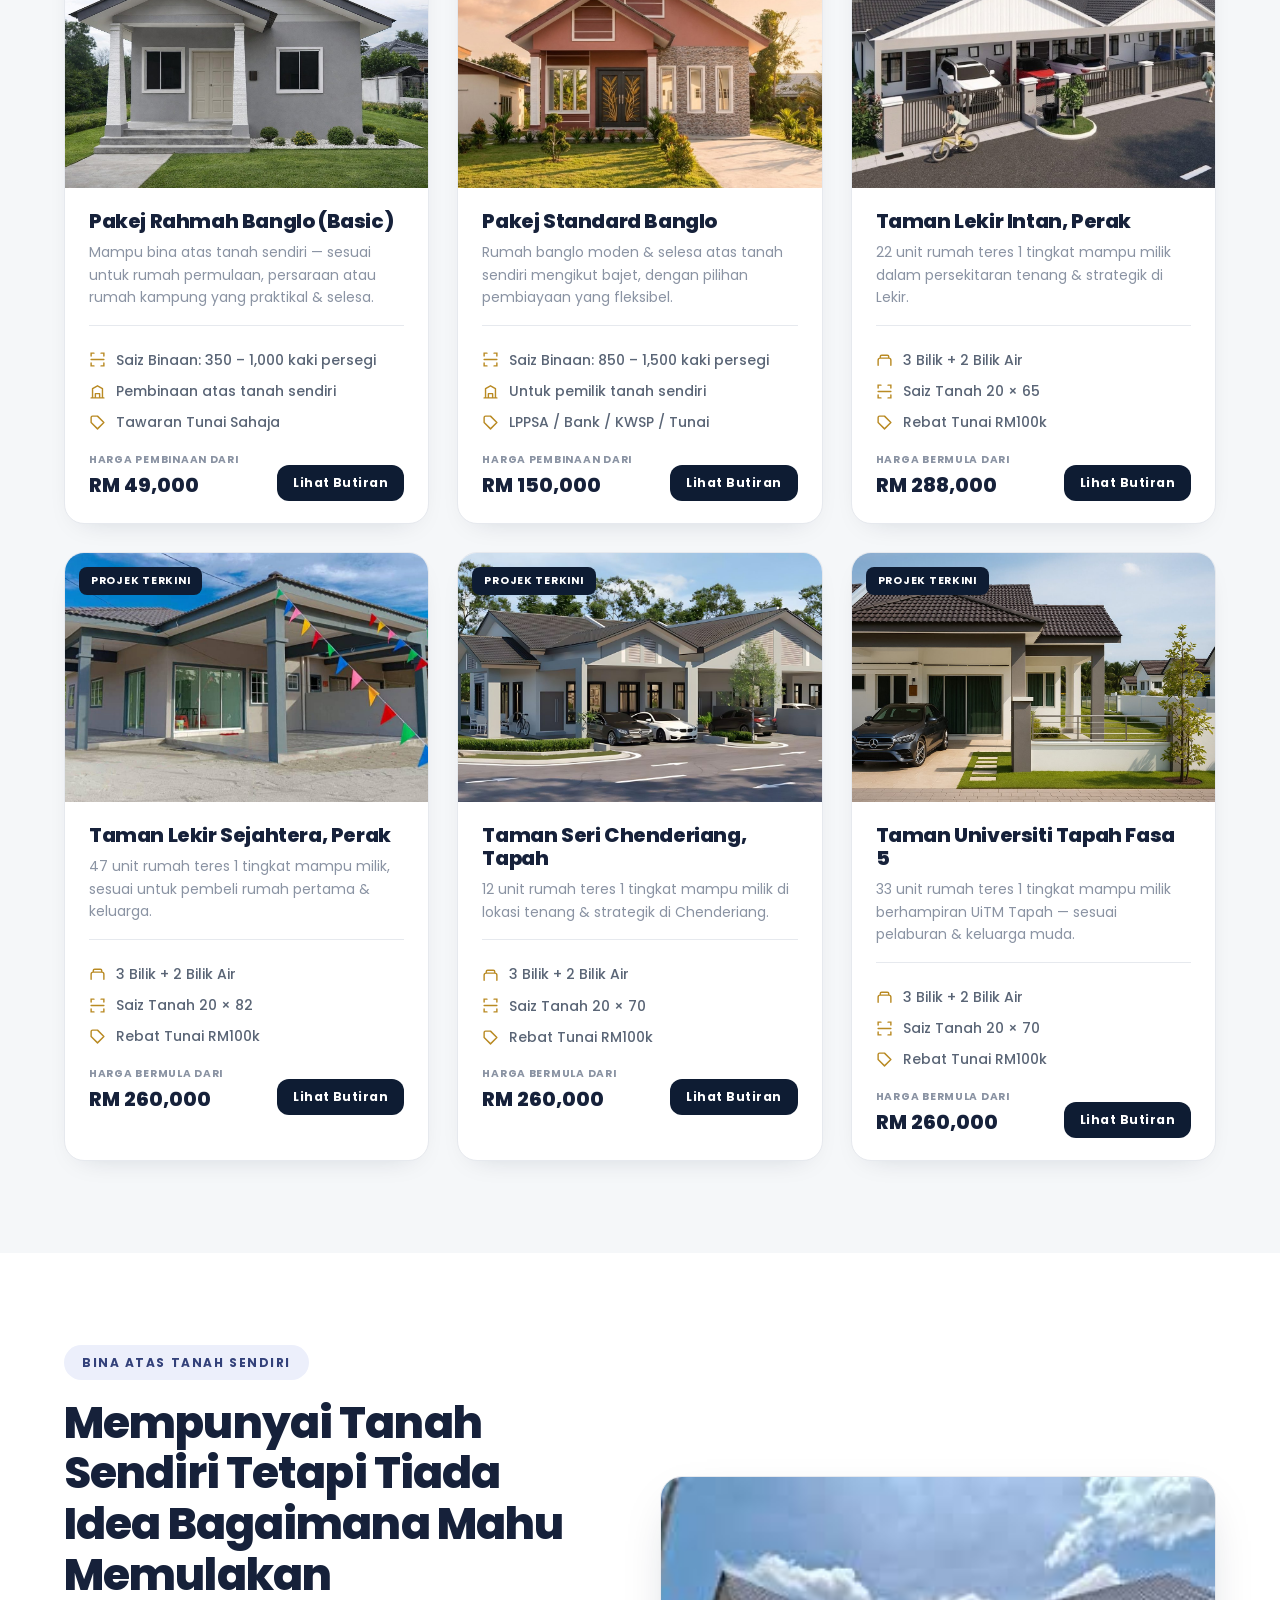
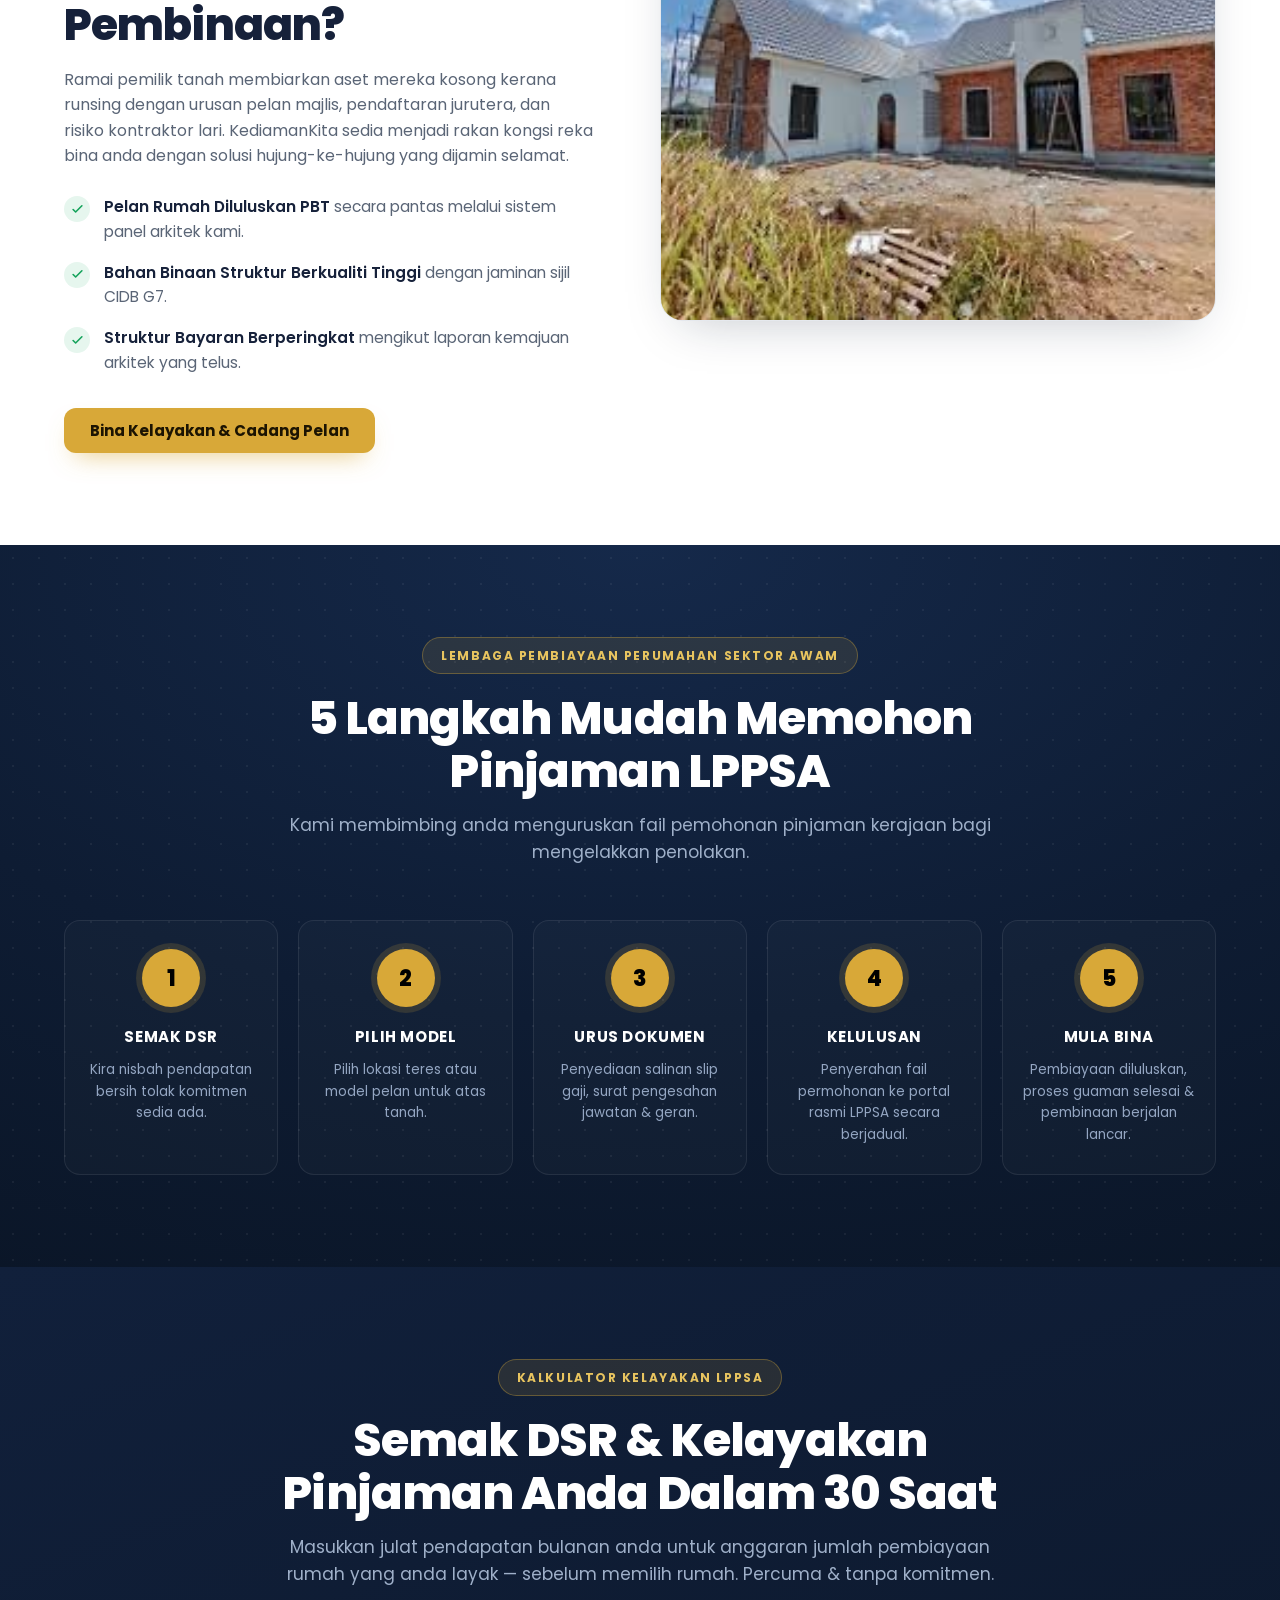
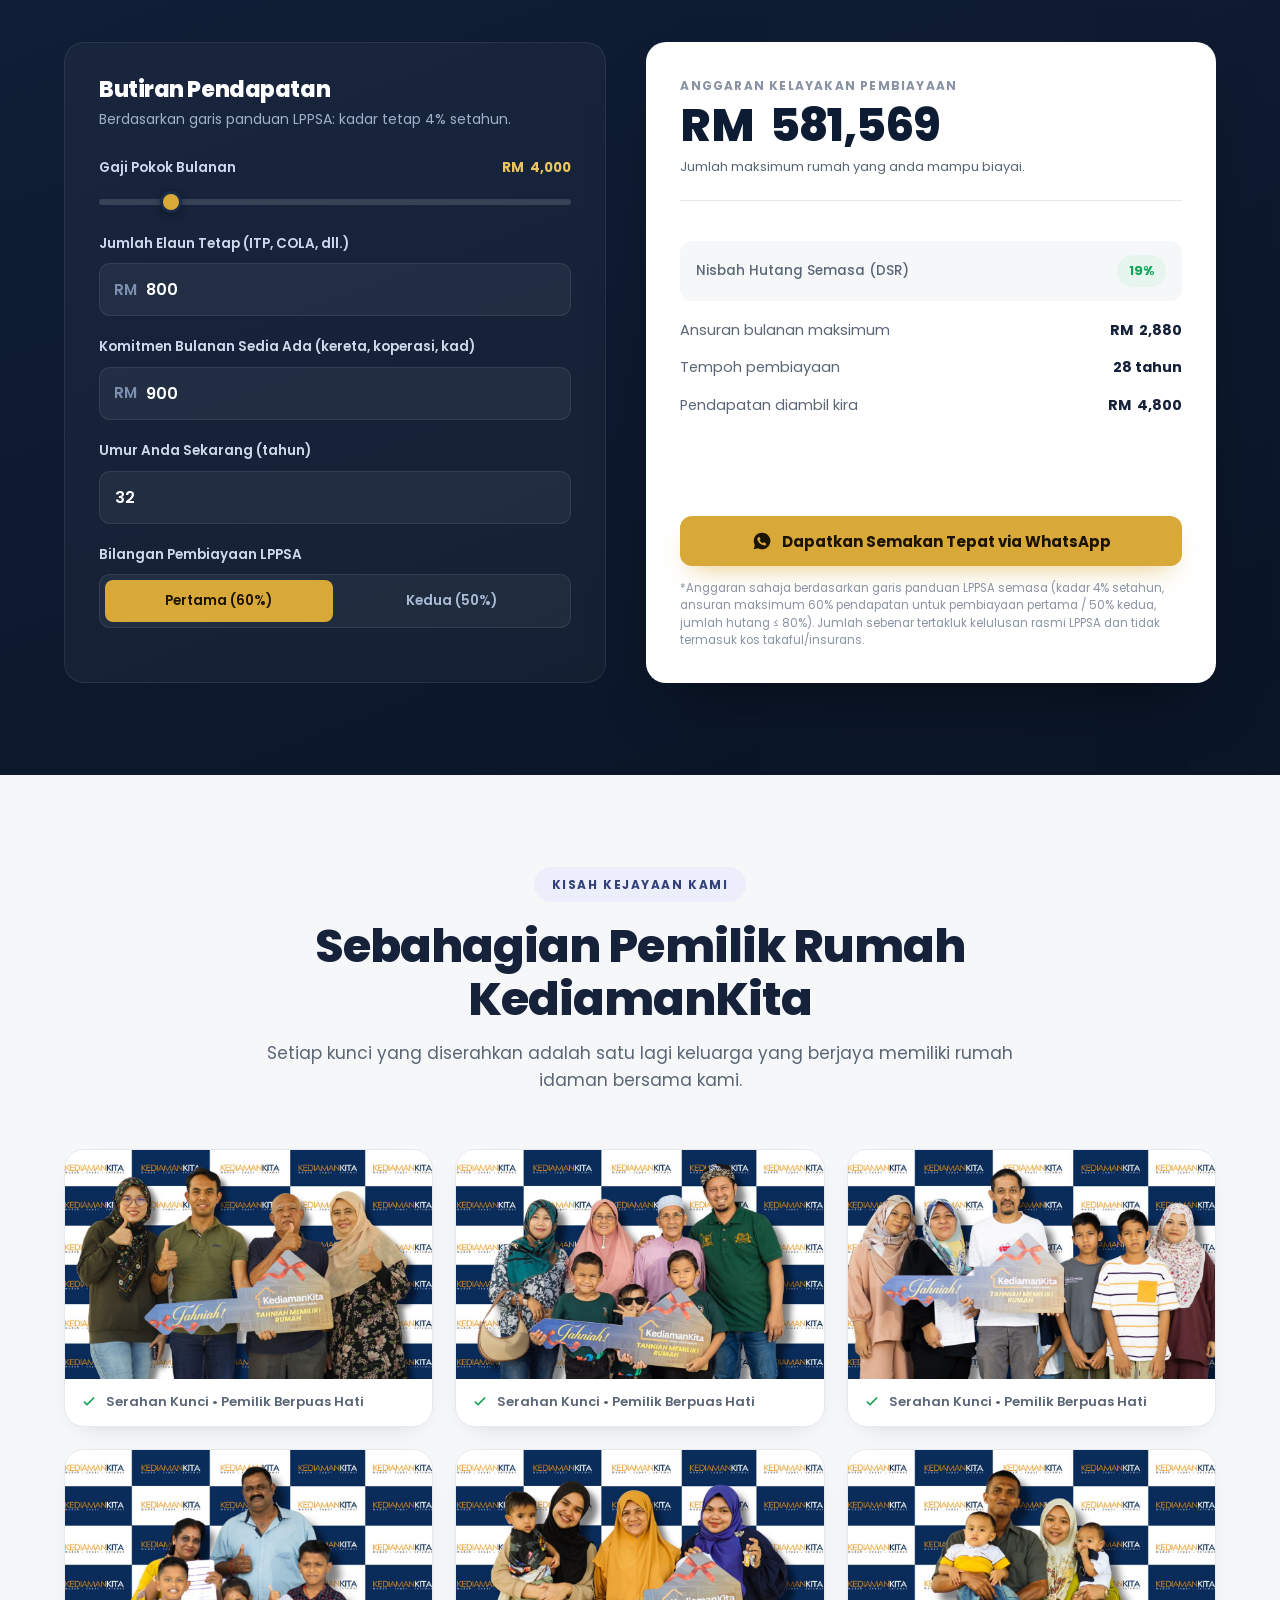
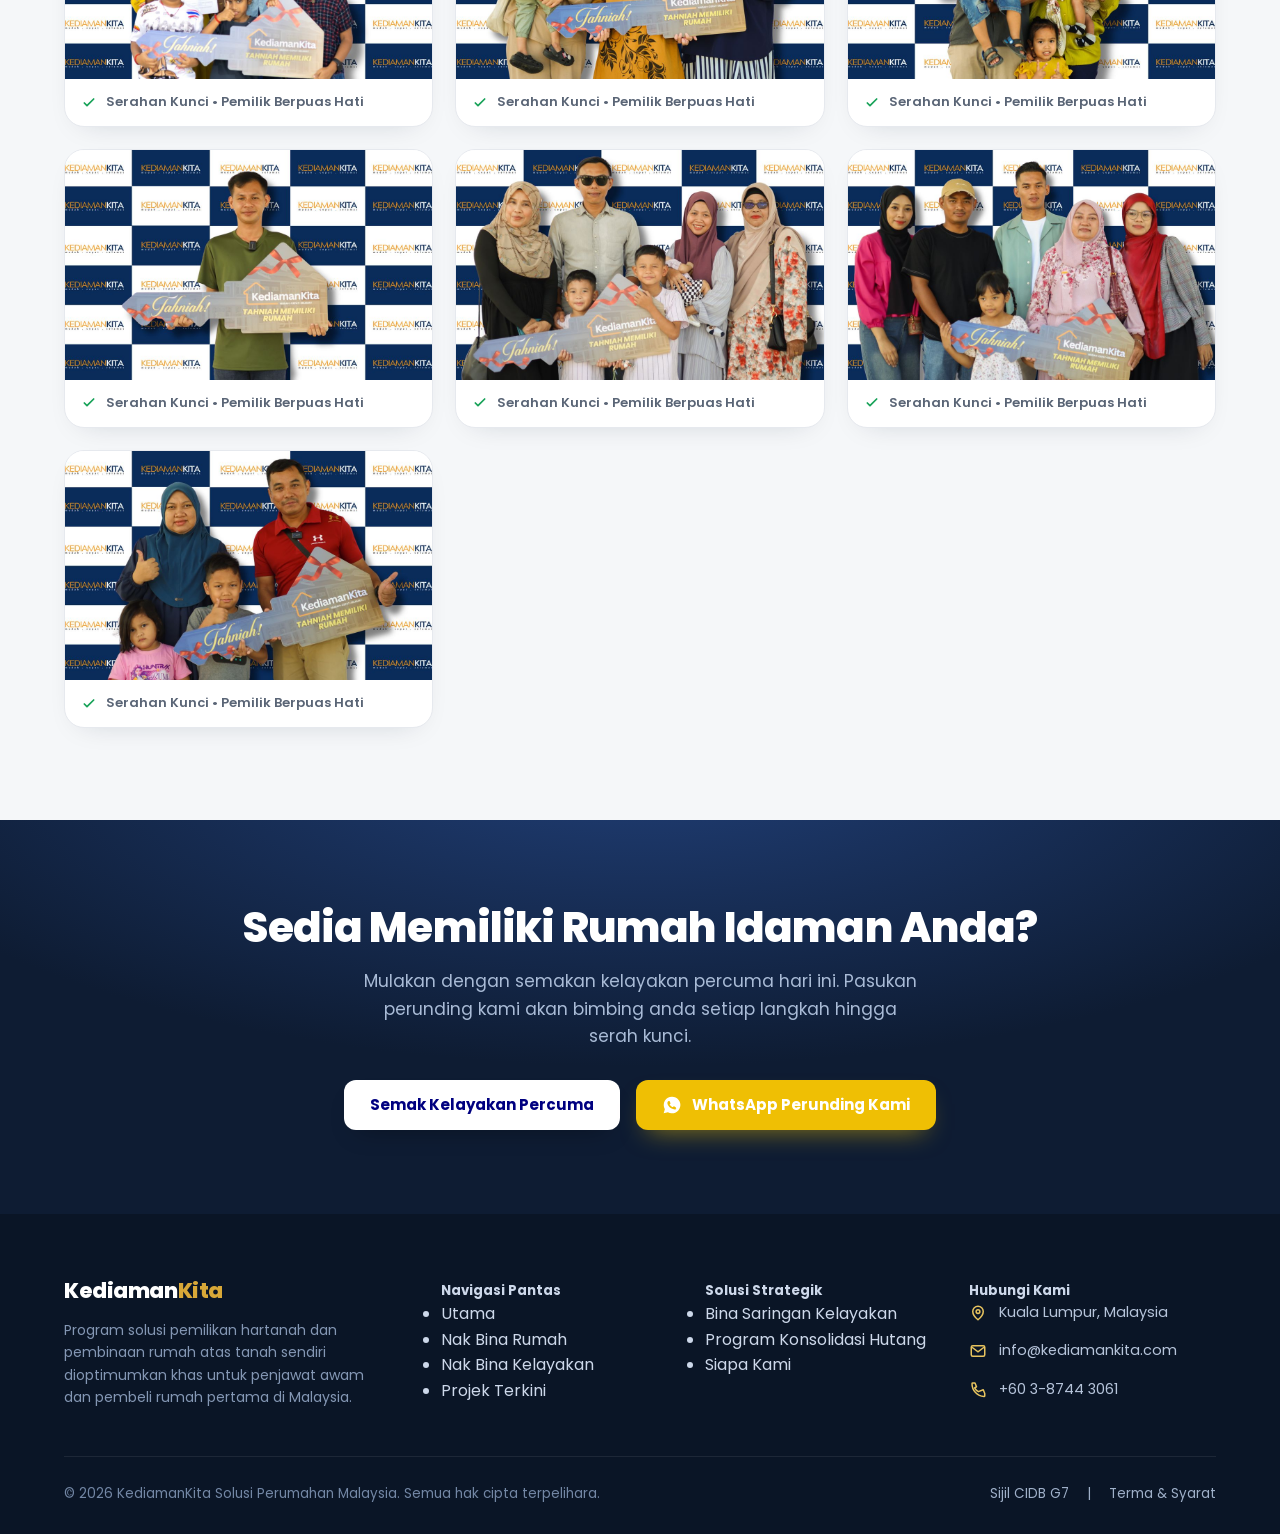
==== commit 2633184e: "Add files via upload" ====
--- a/index.html
+++ b/index.html
@@ -15,11 +15,11 @@
   <div class="wrap nav">
     <a href="index.html" class="brand" aria-label="KediamanKita"><img class="brand-logo" src="assets/logo.png" alt="KediamanKita"></a>
     <nav class="links"><a href="index.html" class="active">UTAMA</a><a href="bina-banglo.html">NAK BINA RUMAH</a><a href="bina-kelayakan.html">NAK BINA KELAYAKAN</a><a href="tentang-kami.html">SIAPA KAMI</a></nav>
-    <a href="https://wa.me/60183626521" target="_blank" rel="noopener" class="nav-cta"><span class="dot"></span>Hubungi Kami</a>
+    <a href="https://wa.me/60387443061" target="_blank" rel="noopener" class="nav-cta"><span class="dot"></span>Hubungi Kami</a>
     <button class="burger" id="burger" aria-label="Menu"><span></span><span></span><span></span></button>
   </div>
 </header>
-<div class="mobile-menu" id="mobileMenu"><a href="index.html" class="active">UTAMA</a><a href="bina-banglo.html">NAK BINA RUMAH</a><a href="bina-kelayakan.html">NAK BINA KELAYAKAN</a><a href="tentang-kami.html">SIAPA KAMI</a><a href="https://wa.me/60183626521" target="_blank" rel="noopener" class="nav-cta"><span class="dot"></span>Hubungi Kami</a></div>
+<div class="mobile-menu" id="mobileMenu"><a href="index.html" class="active">UTAMA</a><a href="bina-banglo.html">NAK BINA RUMAH</a><a href="bina-kelayakan.html">NAK BINA KELAYAKAN</a><a href="tentang-kami.html">SIAPA KAMI</a><a href="https://wa.me/60387443061" target="_blank" rel="noopener" class="nav-cta"><span class="dot"></span>Hubungi Kami</a></div>
 <!-- ============ HERO ============ -->
 <section class="hero" id="utama">
   <div class="dots"></div>
@@ -282,7 +282,7 @@
       <div class="foot-contact"><h5>Hubungi Kami</h5>
         <div class="ci"><svg viewBox="0 0 24 24" fill="none"><path d="M12 21s7-5.6 7-11a7 7 0 1 0-14 0c0 5.4 7 11 7 11Z" stroke="currentColor" stroke-width="2"/><circle cx="12" cy="10" r="2.5" stroke="currentColor" stroke-width="2"/></svg>Kuala Lumpur, Malaysia</div>
         <div class="ci"><svg viewBox="0 0 24 24" fill="none"><rect x="3" y="5" width="18" height="14" rx="2" stroke="currentColor" stroke-width="2"/><path d="m4 7 8 6 8-6" stroke="currentColor" stroke-width="2"/></svg>info@kediamankita.com</div>
-        <div class="ci"><svg viewBox="0 0 24 24" fill="none"><path d="M5 4h3l2 5-2.5 1.5a11 11 0 0 0 5 5L19 13l2 5v3a1 1 0 0 1-1 1A17 17 0 0 1 4 5a1 1 0 0 1 1-1Z" stroke="currentColor" stroke-width="2" stroke-linejoin="round"/></svg>+60 18-362 6521</div>
+        <div class="ci"><svg viewBox="0 0 24 24" fill="none"><path d="M5 4h3l2 5-2.5 1.5a11 11 0 0 0 5 5L19 13l2 5v3a1 1 0 0 1-1 1A17 17 0 0 1 4 5a1 1 0 0 1 1-1Z" stroke="currentColor" stroke-width="2" stroke-linejoin="round"/></svg>+60 3-8744 3061</div>
       </div>
     </div>
     <div class="foot-bottom">
--- a/style.css
+++ b/style.css
@@ -87,7 +87,7 @@
   .hero .wrap{position:relative;display:grid;grid-template-columns:1.05fr .95fr;gap:50px;align-items:center;padding-top:72px;padding-bottom:80px}
   .hero h1{font-size:clamp(34px,5vw,58px);color:#fff;margin:22px 0}
   .hero h1 .grad{background:linear-gradient(100deg,var(--gold) 10%,var(--gold-2) 60%,#f3dd9a 100%);-webkit-background-clip:text;background-clip:text;-webkit-text-fill-color:transparent}
-  .hero p.lead{color:#a9bbd6;font-size:17.5px;max-width:560px;margin-bottom:34px}
+  .hero p.lead{color:#fff;font-size:17.5px;max-width:560px;margin-bottom:34px}
   .hero-cta{display:flex;flex-wrap:wrap;gap:16px;margin-bottom:42px}
   .focus-label{font-size:12px;font-weight:700;letter-spacing:.13em;color:#7d90b0;text-transform:uppercase;margin-bottom:14px}
   .chips{display:flex;flex-wrap:wrap;gap:12px}
@@ -284,7 +284,7 @@
 .phero .wrap{position:relative;padding:60px 24px 68px;max-width:900px;text-align:center}
 .phero h1{color:#fff;font-size:clamp(30px,4.6vw,50px);margin:16px auto 18px;max-width:840px}
 .phero h1 .grad{background:linear-gradient(100deg,var(--gold) 10%,var(--gold-2) 60%,#f3dd9a 100%);-webkit-background-clip:text;background-clip:text;-webkit-text-fill-color:transparent}
-.phero p.lead{color:#a9bbd6;font-size:17.5px;max-width:700px;margin:0 auto 30px}
+.phero p.lead{color:#fff;font-size:17.5px;max-width:700px;margin:0 auto 30px}
 .phero .row{display:flex;gap:14px;justify-content:center;flex-wrap:wrap}
 .crumb{font-size:13px;color:#8497b4;letter-spacing:.03em}
 .crumb a{color:#a9bbd6}
@@ -373,3 +373,24 @@
 /* real image inside .gal cards (portfolio) */
 .gal .g .gimg{aspect-ratio:4/3;overflow:hidden}
 .gal .g .gimg img{width:100%;height:100%;object-fit:cover;display:block}
+
+
+/* ===== FIX: hero description — remove white box (collision with form .lead) ===== */
+p.lead{background:none;border:none;box-shadow:none;padding:0}
+
+/* ===== Portfolio gallery: 3 per row on desktop ===== */
+.gal.g3{grid-template-columns:repeat(3,1fr)}
+@media(max-width:860px){.gal.g3{grid-template-columns:repeat(2,1fr)}}
+@media(max-width:560px){.gal.g3{grid-template-columns:1fr}}
+
+/* ===== Anggaran Kos: 1 faktor = 1 baris ===== */
+.factors.col1{grid-template-columns:1fr;max-width:560px}
+
+/* ===== Proses: 3 kotak per baris (Nak Bina Kelayakan) ===== */
+.steps-auto.s3{grid-template-columns:repeat(3,1fr)}
+@media(max-width:860px){.steps-auto.s3{grid-template-columns:repeat(2,1fr)}}
+@media(max-width:560px){.steps-auto.s3{grid-template-columns:1fr}}
+
+/* ===== Form radio options: jarak & sebaris dengan tick ===== */
+.opts .opt{display:flex;gap:14px;align-items:center}
+.opts .opt input{flex:none;width:18px;height:18px;margin:0}
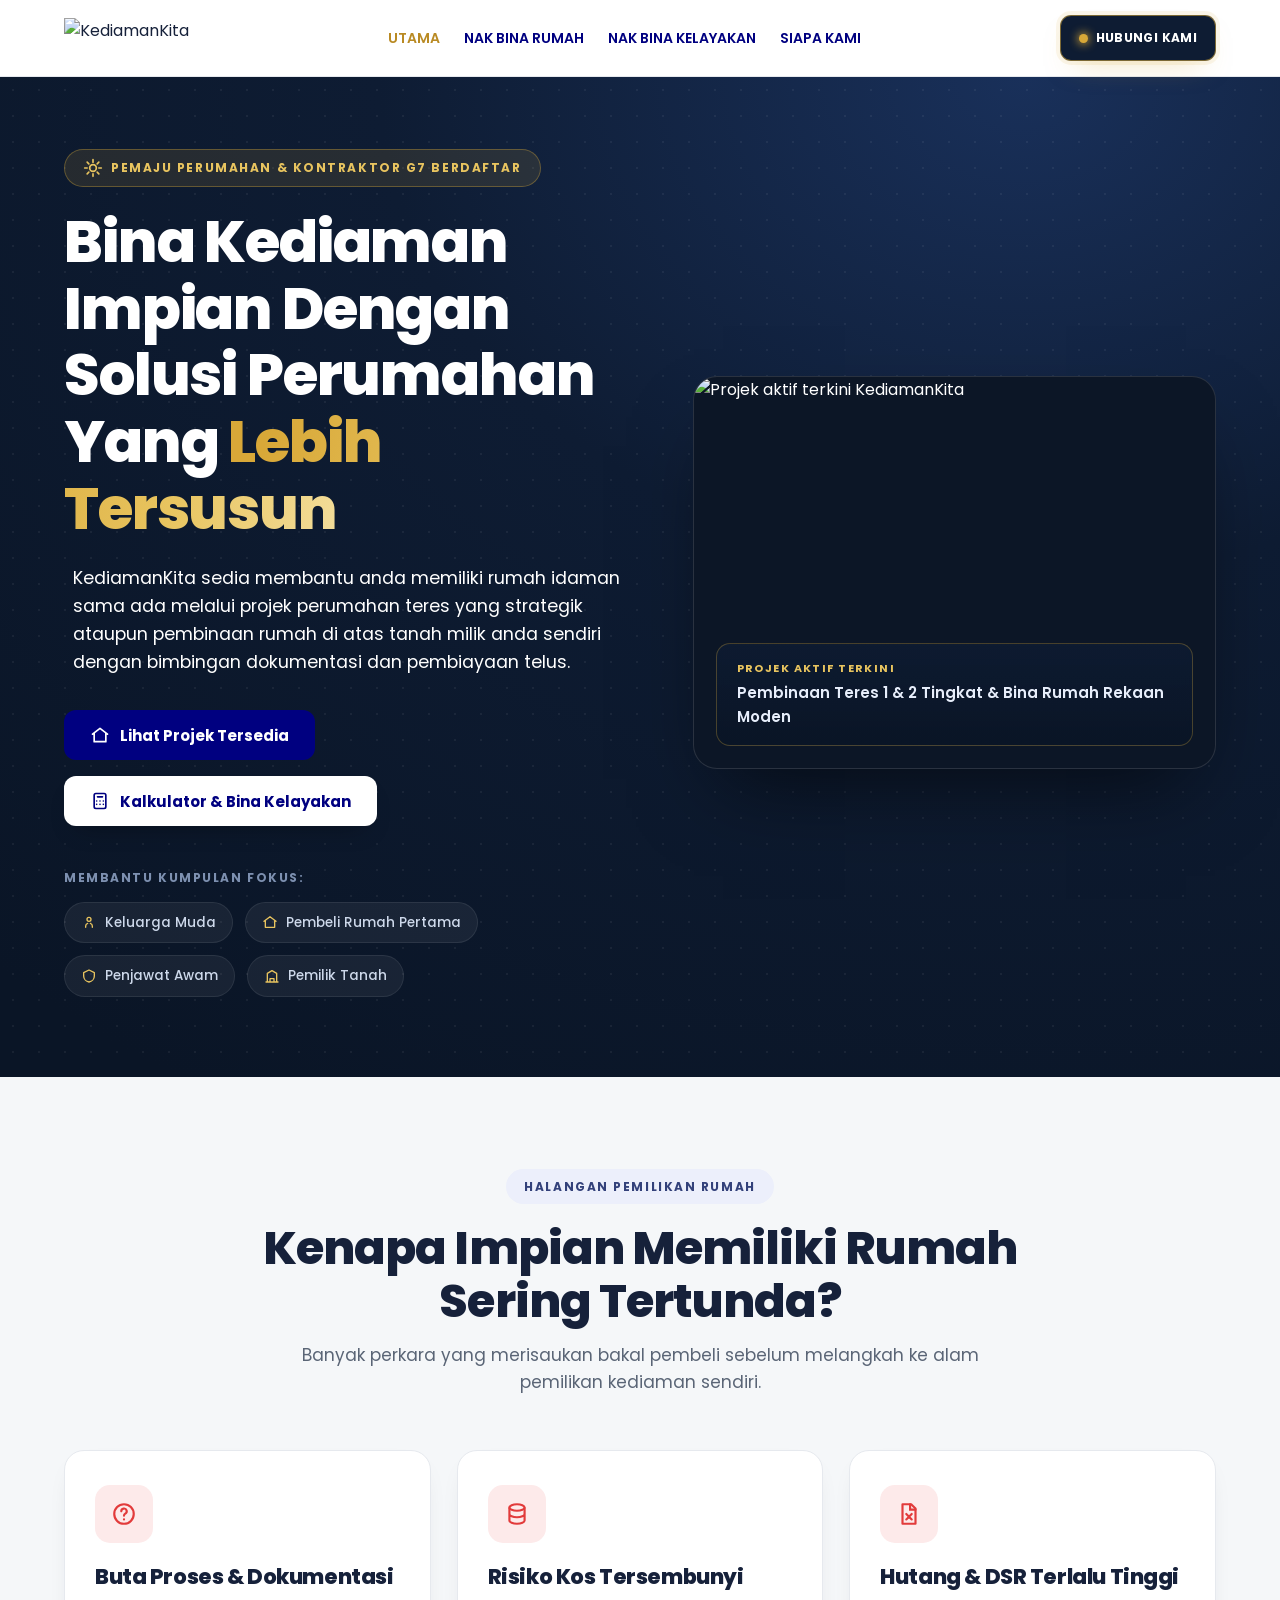
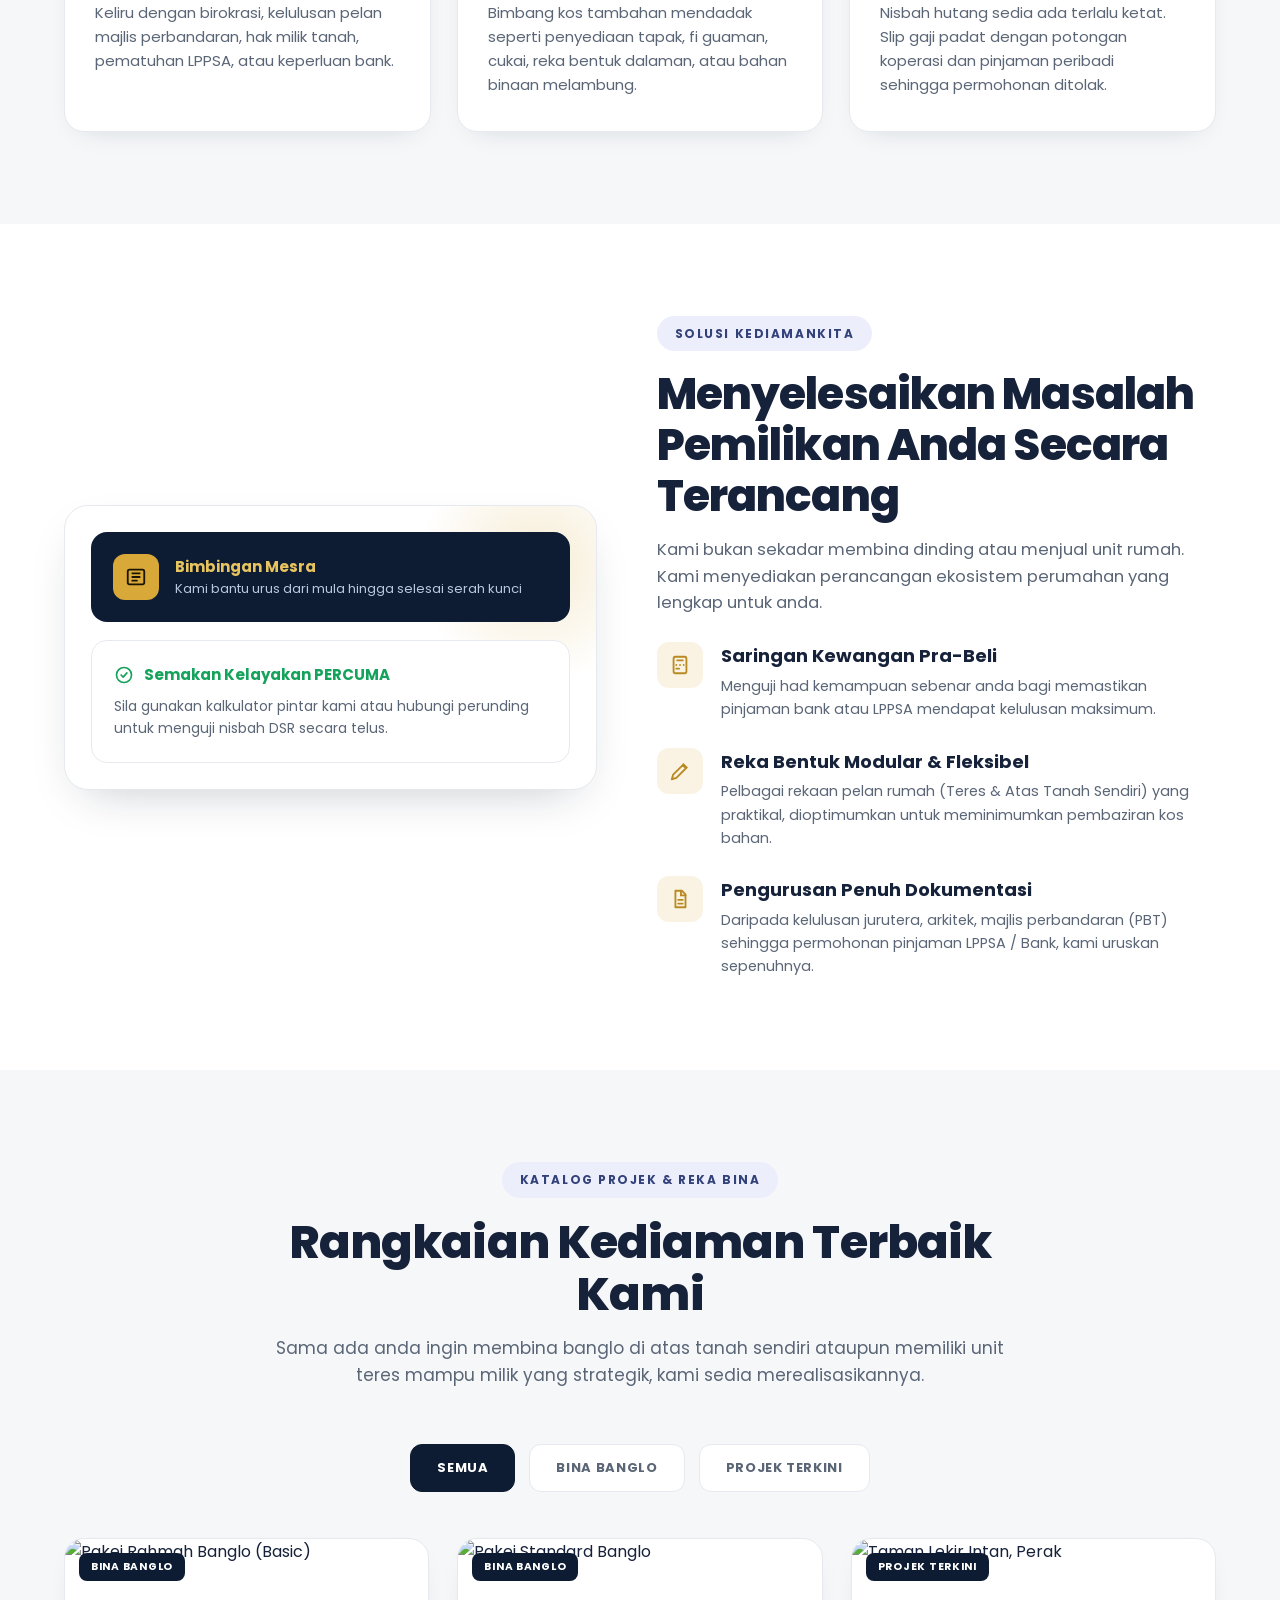
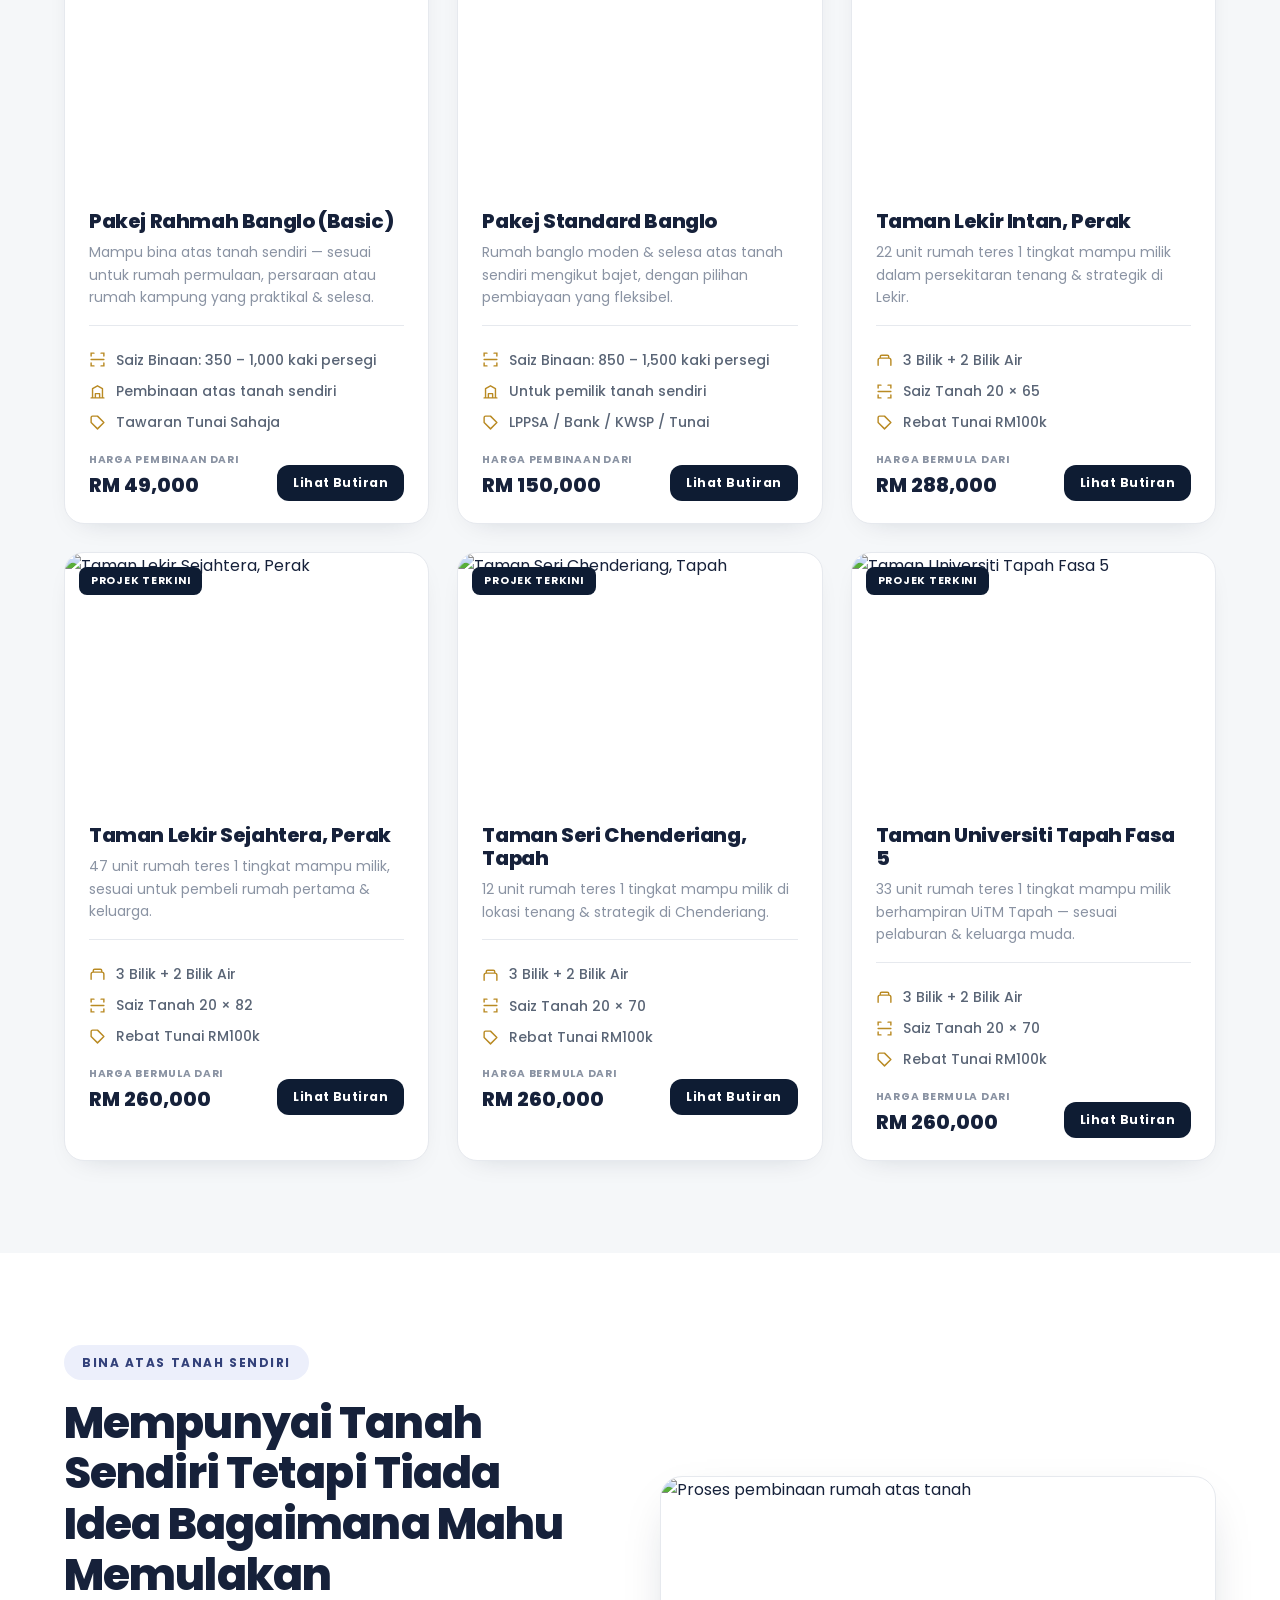
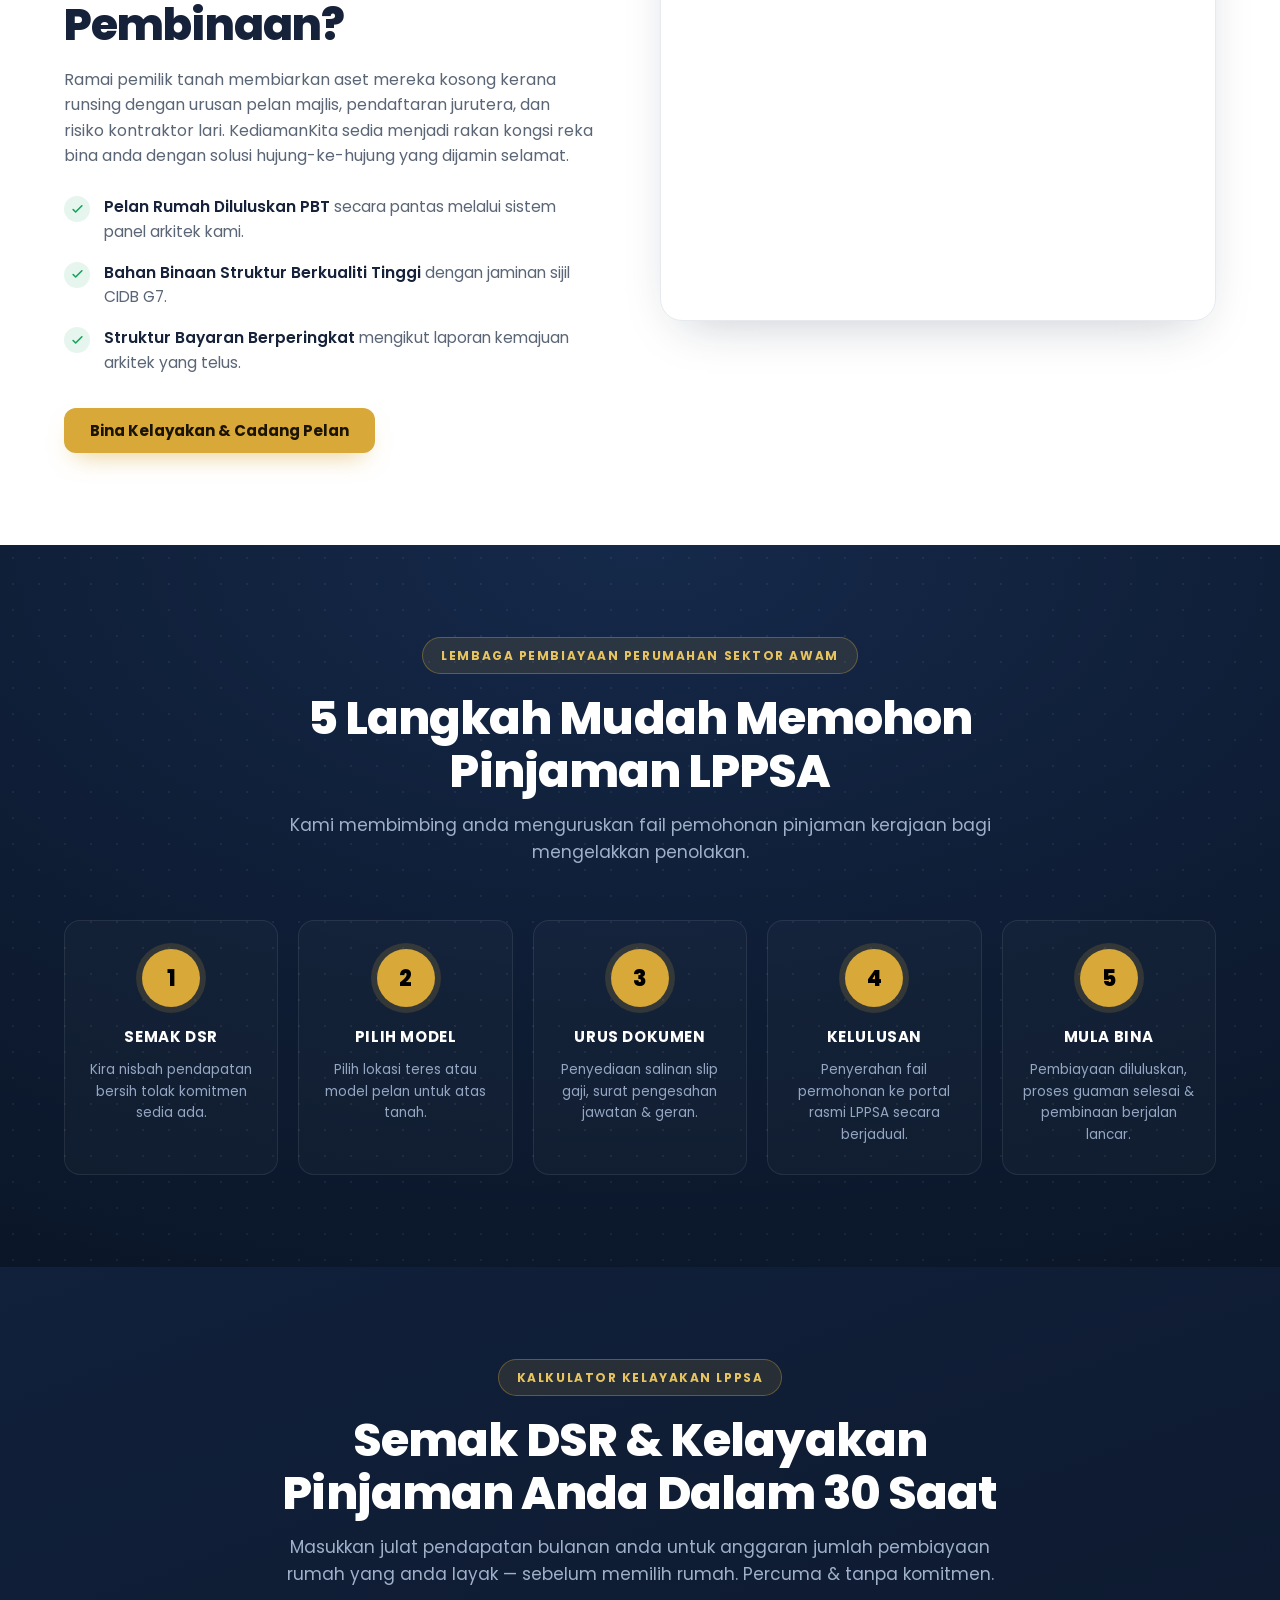
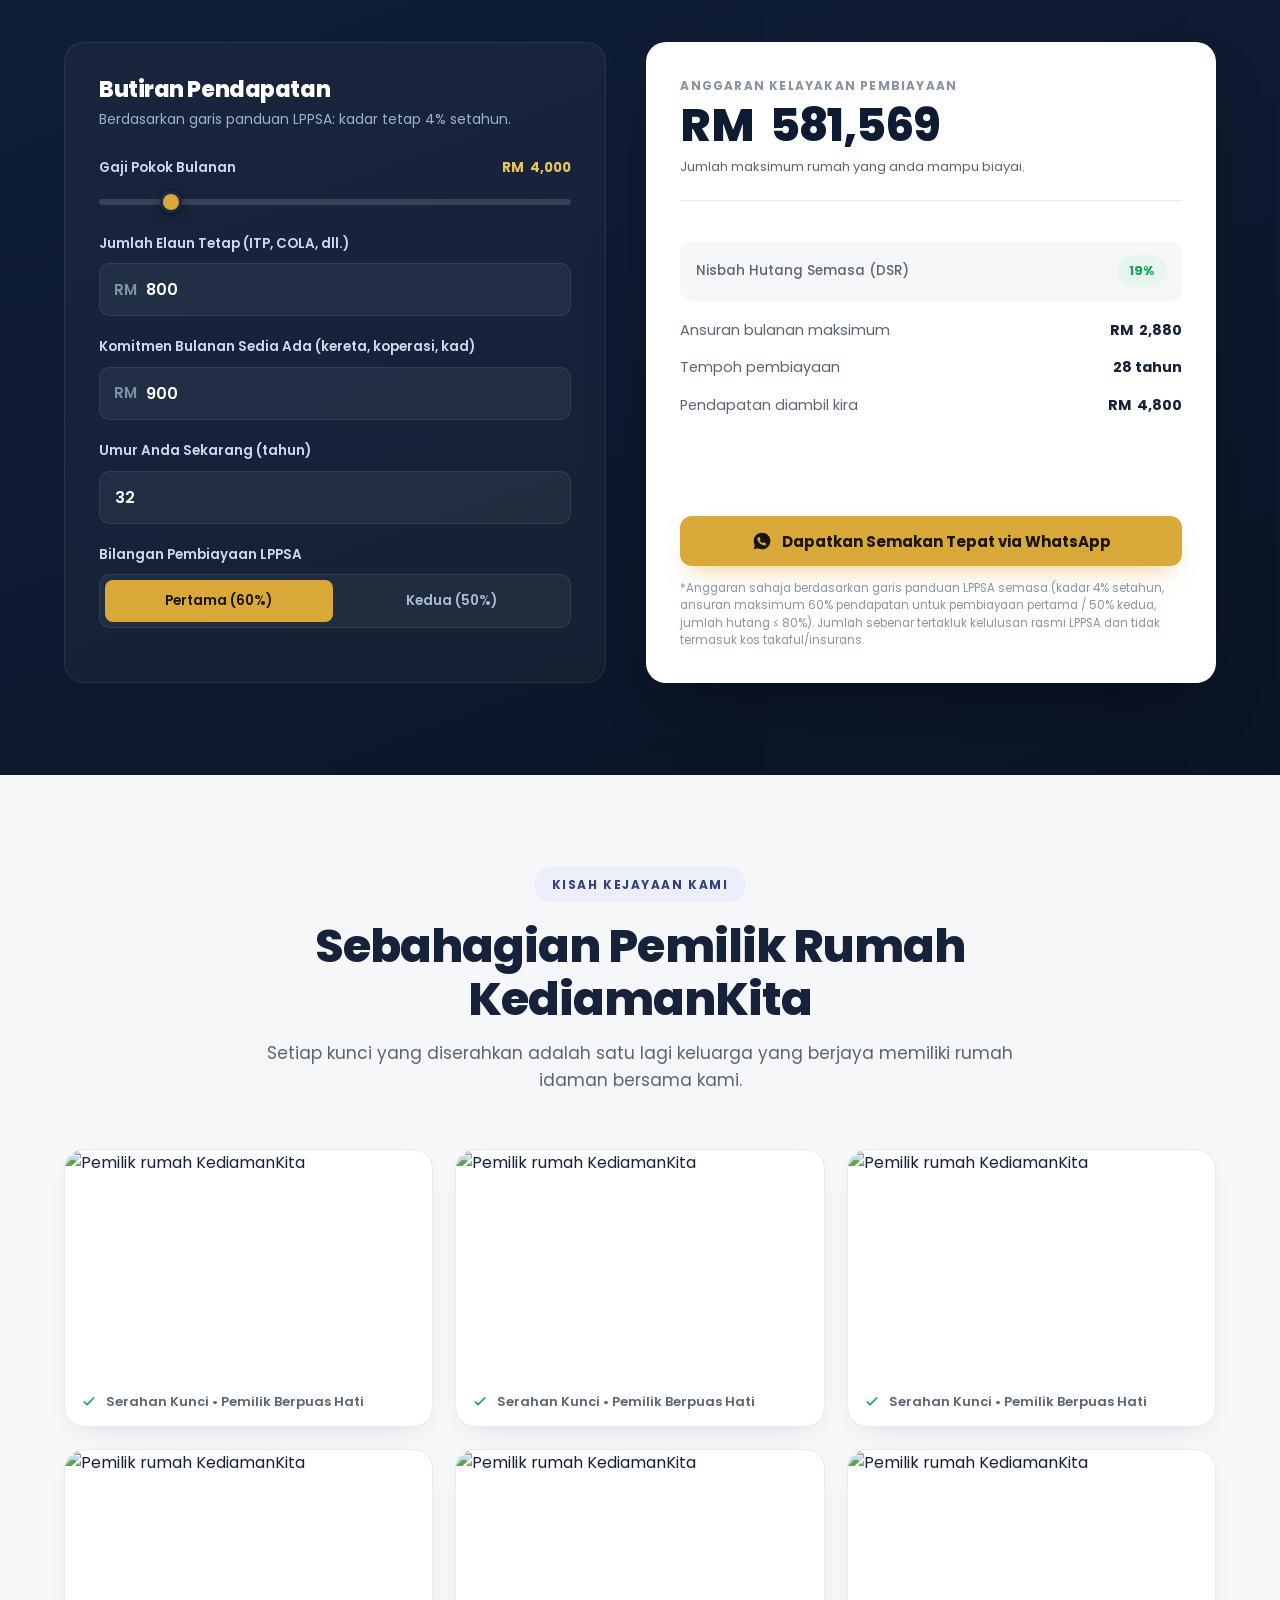
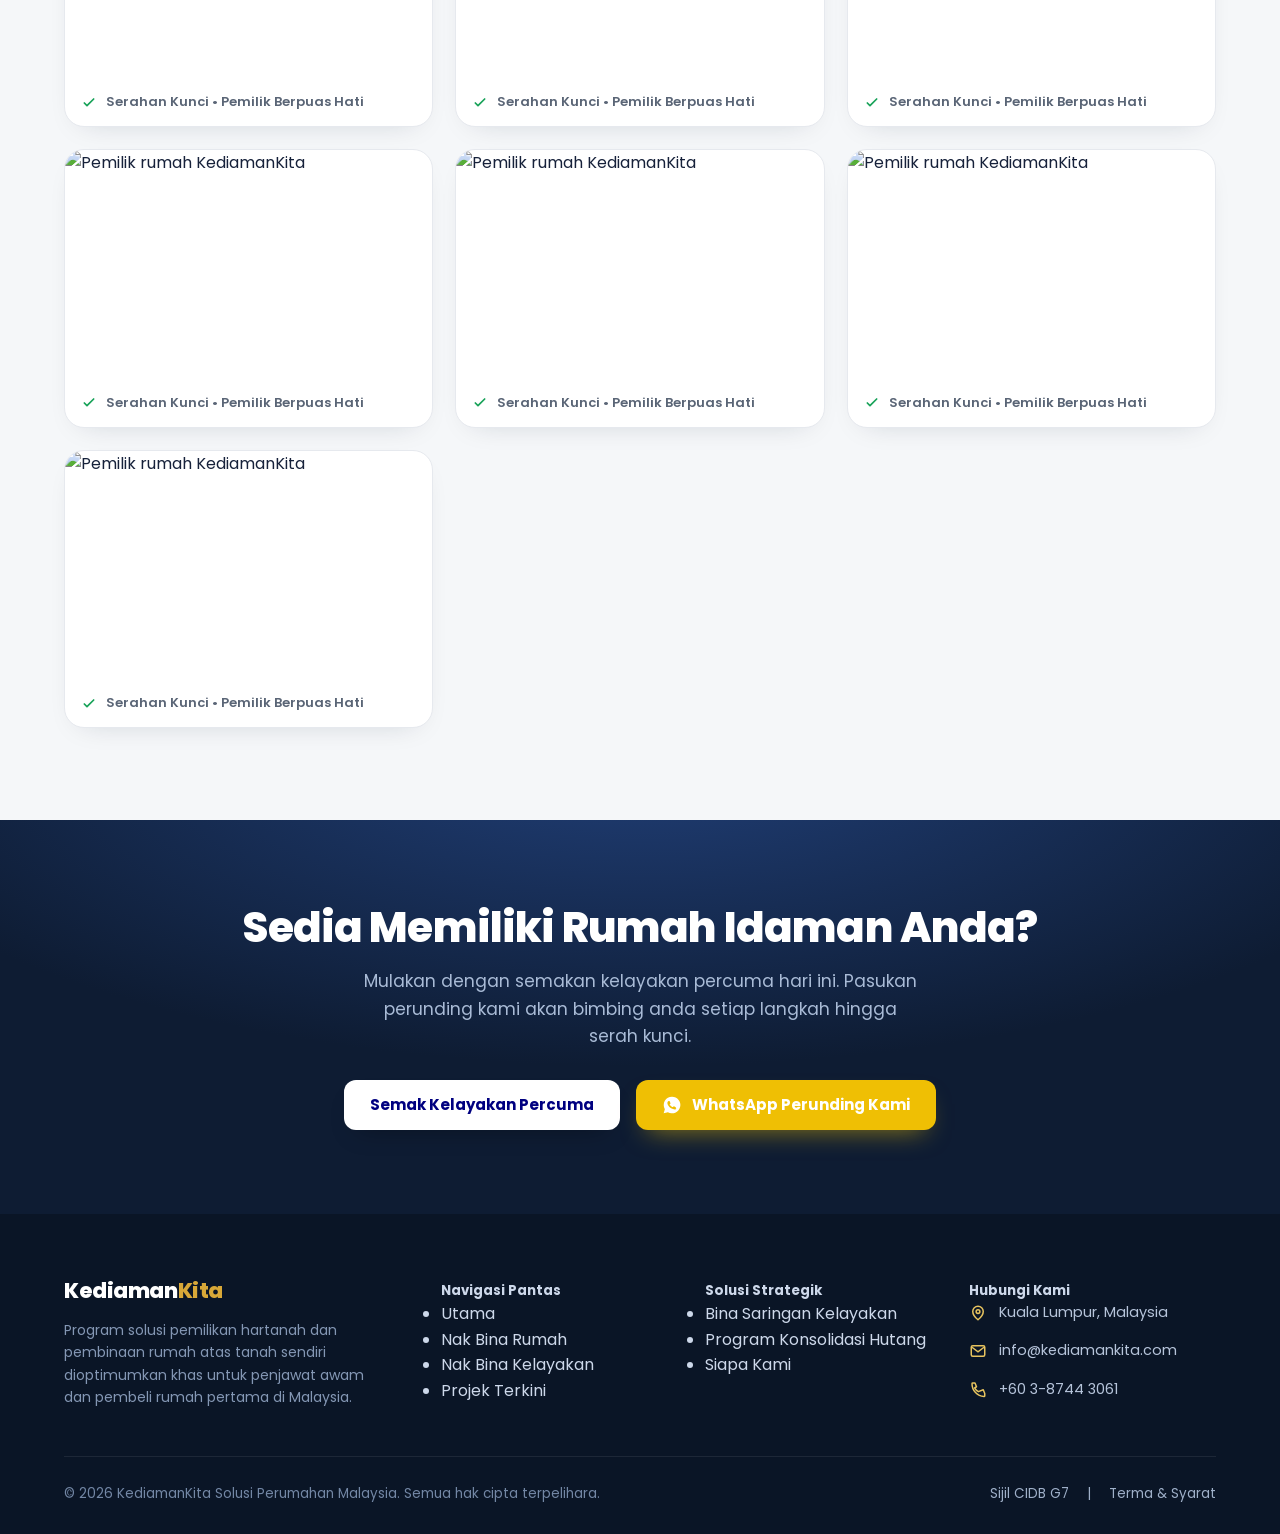
==== commit a2cd833c: "Add files via upload" ====
--- a/index.html
+++ b/index.html
@@ -291,7 +291,6 @@
     </div>
   </div>
 </footer>
-<a class="wa js-wa" id="waFloat" href="#" target="_blank" rel="noopener" aria-label="WhatsApp"><svg viewBox="0 0 24 24" fill="currentColor"><path d="M12 2a10 10 0 0 0-8.6 15l-1.4 5 5.1-1.3A10 10 0 1 0 12 2Zm5.3 14.1c-.2.6-1.3 1.2-1.8 1.2-.5.1-1 .2-3.3-.7-2.8-1.1-4.5-3.9-4.6-4.1-.1-.2-1.1-1.4-1.1-2.7s.7-1.9 1-2.2c.2-.2.5-.3.7-.3h.5c.2 0 .4 0 .6.5l.8 1.9c.1.2.1.4 0 .5l-.3.5-.4.4c-.1.1-.3.3-.1.5.1.3.7 1.1 1.4 1.7.9.8 1.7 1.1 2 1.2.2.1.4.1.5-.1l.6-.7c.2-.2.3-.2.5-.1l1.8.8c.2.1.4.2.4.3.1.1.1.6-.1 1.1Z"/></svg></a>
 <script src="app.js"></script>
 </body>
 </html>
